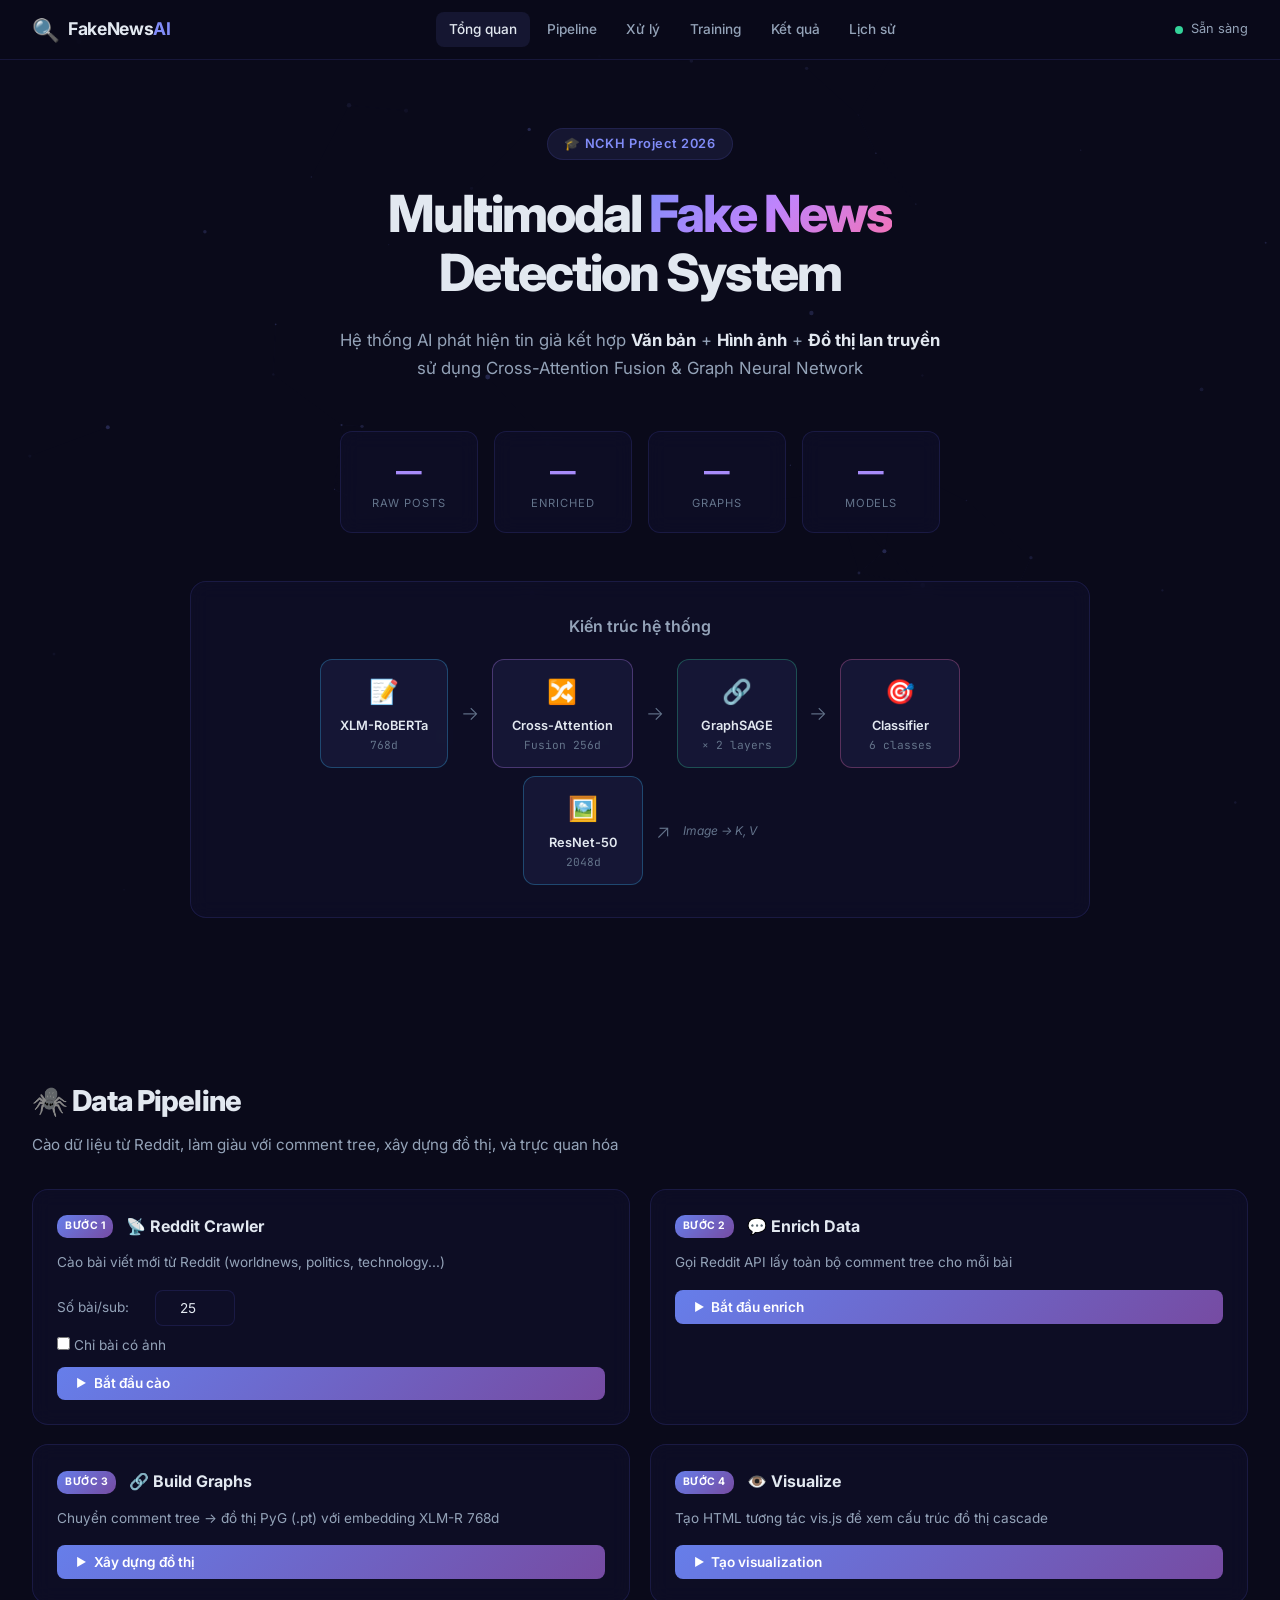
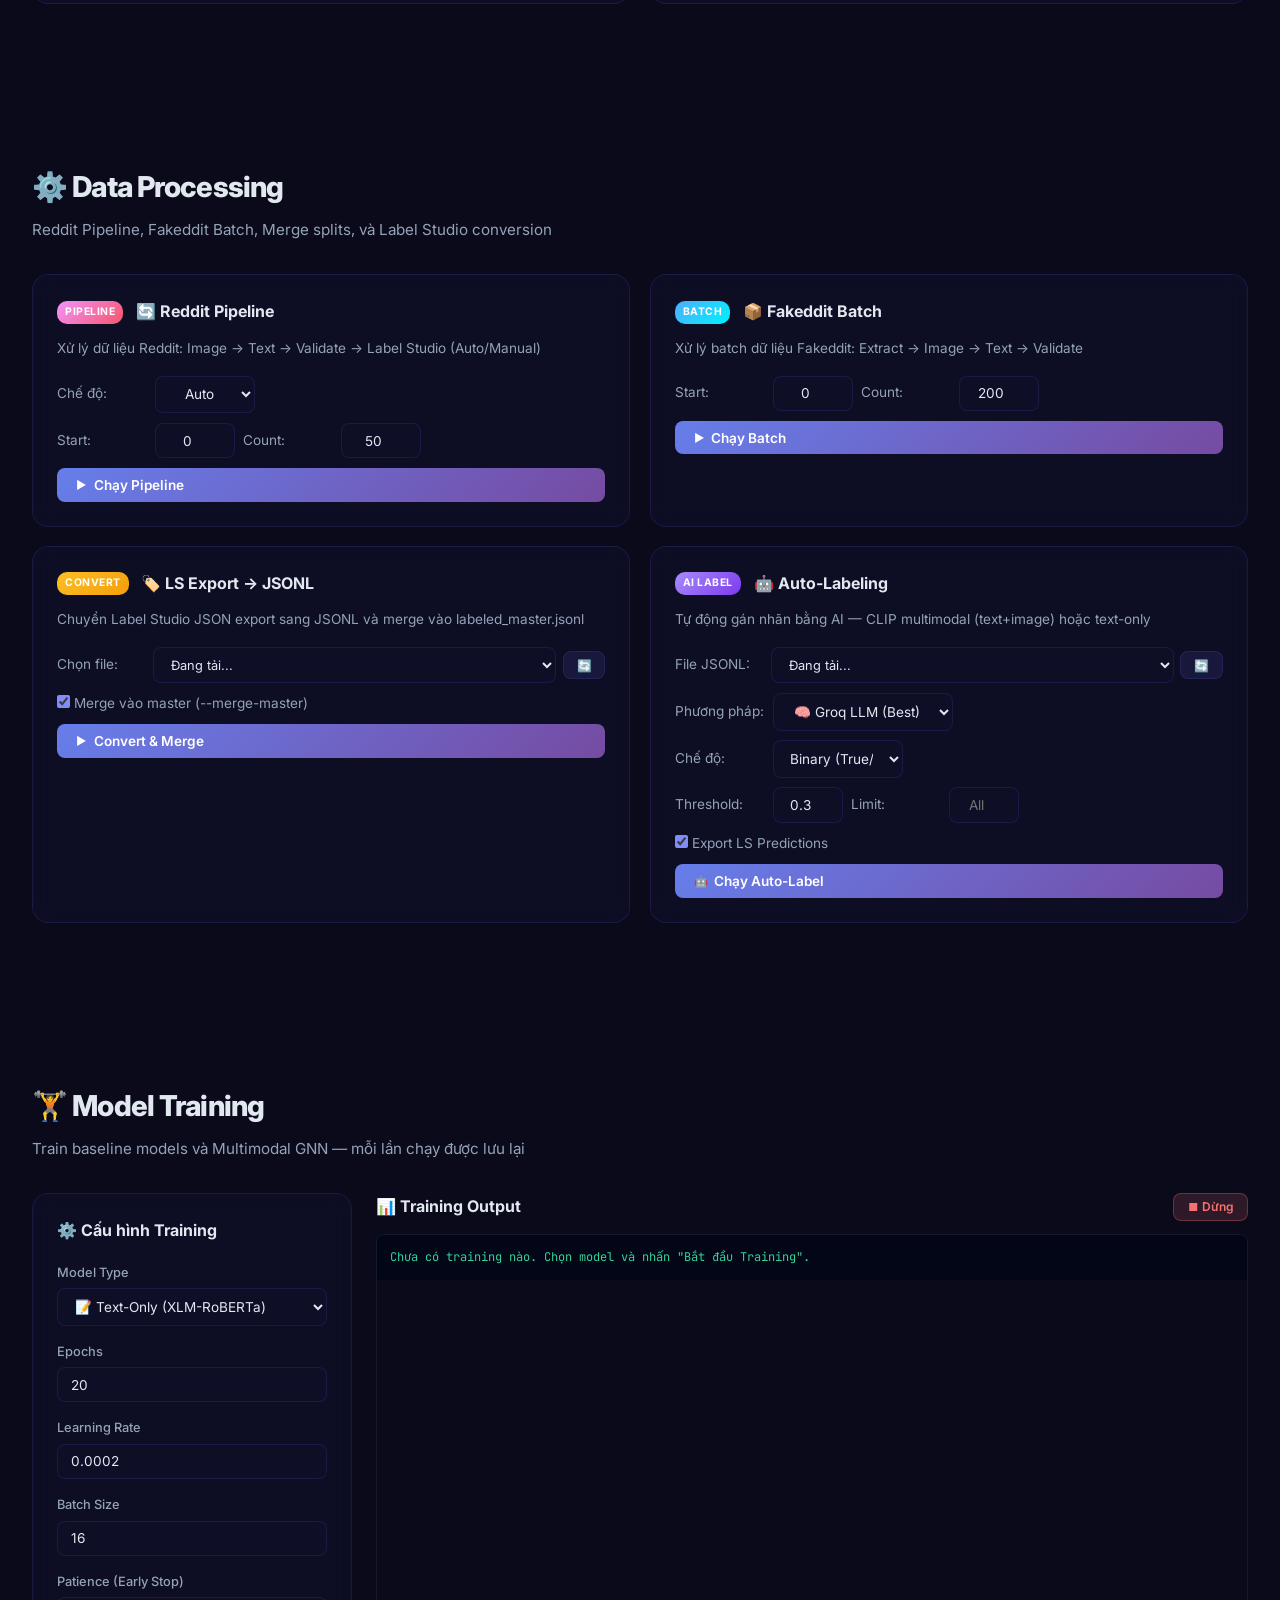
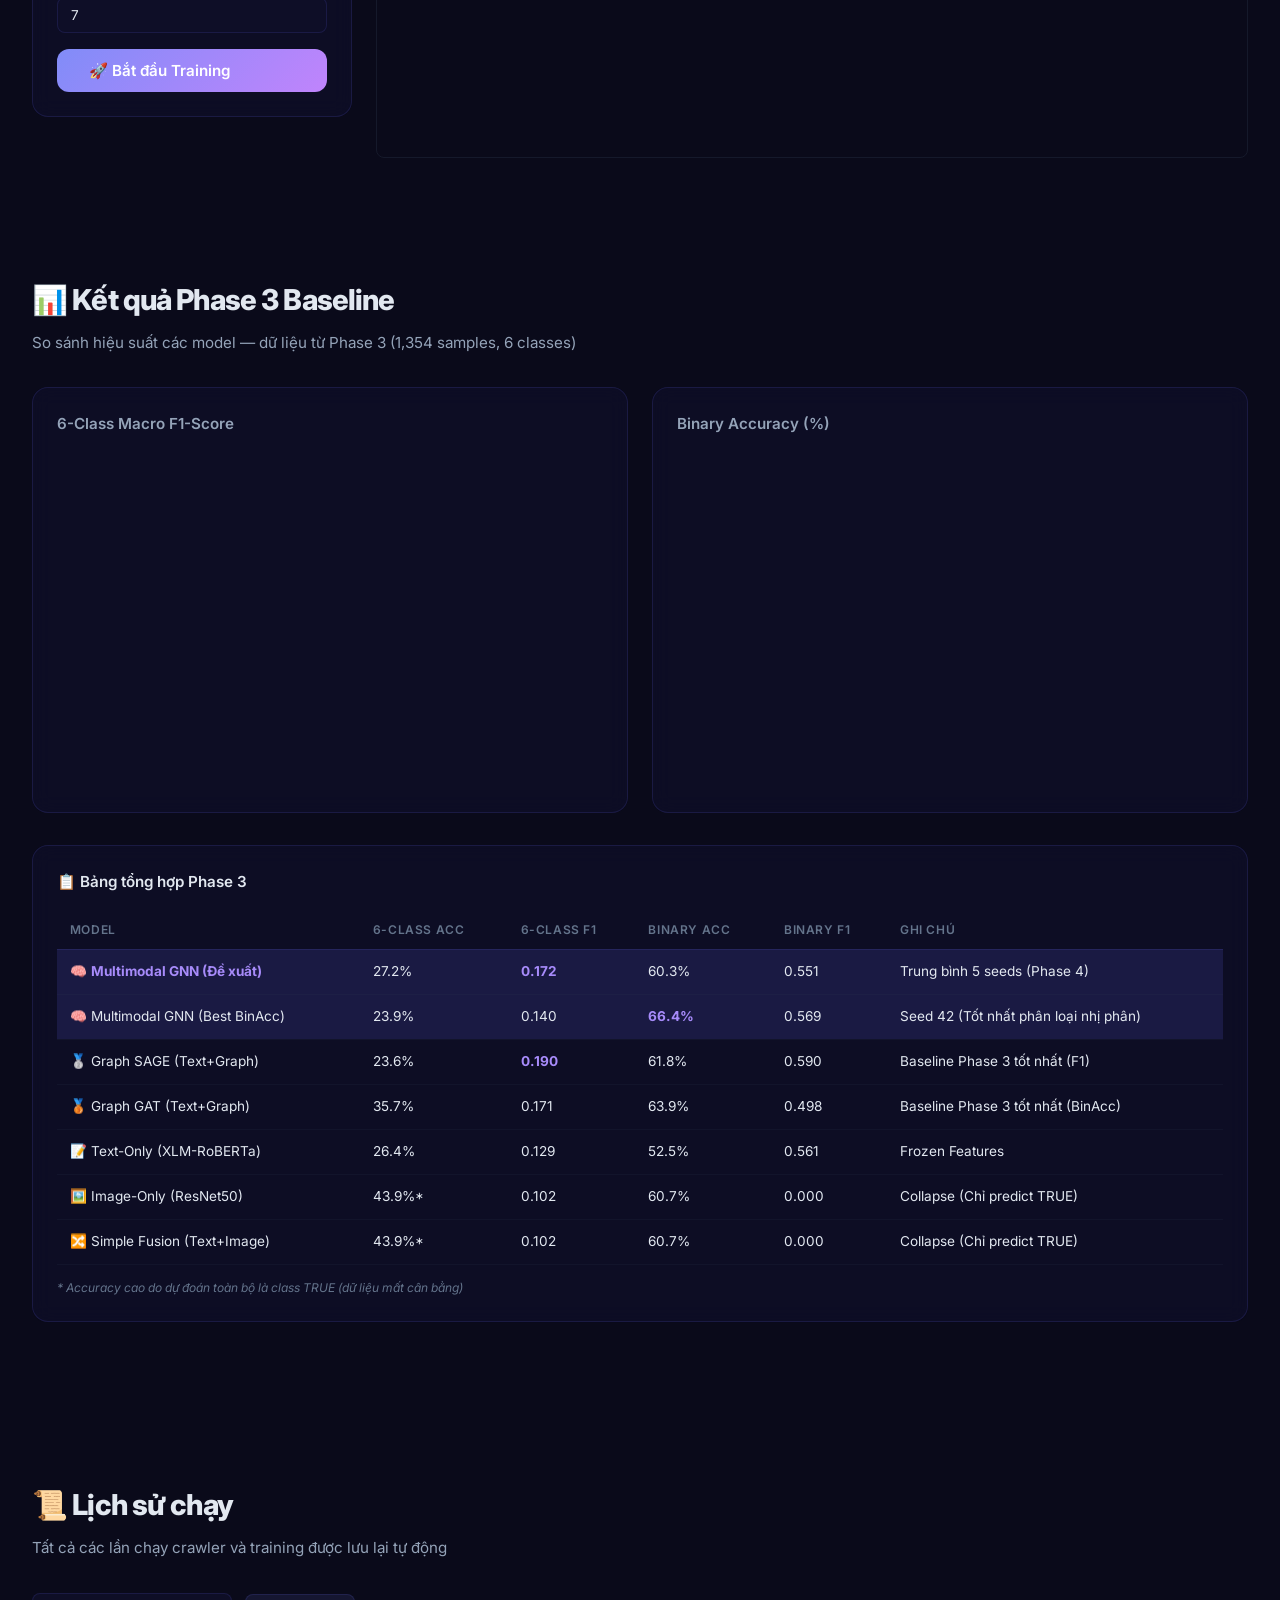
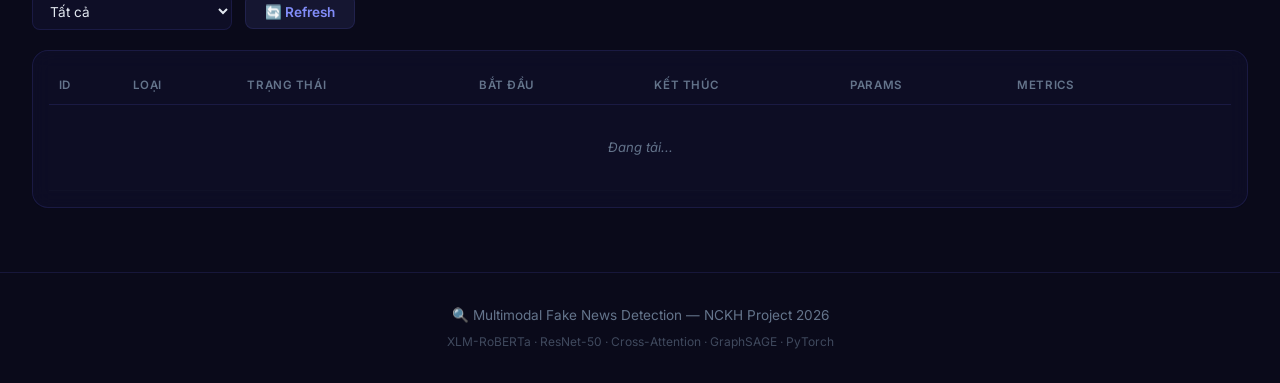
==== demo-website/index.html @ a4316de5 "Final" ====
<!DOCTYPE html>
<html lang="vi">

<head>
    <meta charset="UTF-8">
    <meta name="viewport" content="width=device-width, initial-scale=1.0">
    <title>🔍 Fake News Detection Dashboard</title>
    <meta name="description"
        content="Dashboard điều khiển hệ thống phát hiện tin giả đa phương thức sử dụng Multimodal GNN">
    <link rel="preconnect" href="https://fonts.googleapis.com">
    <link rel="preconnect" href="https://fonts.gstatic.com" crossorigin>
    <link
        href="https://fonts.googleapis.com/css2?family=Inter:wght@300;400;500;600;700;800&family=JetBrains+Mono:wght@400;500&display=swap"
        rel="stylesheet">
    <link rel="stylesheet" href="styles.css">
</head>

<body>
    <!-- ═══════════════ Particles Background ═══════════════ -->
    <canvas id="particles"></canvas>

    <!-- ═══════════════ Navigation ═══════════════ -->
    <nav class="navbar">
        <div class="nav-brand">
            <span class="logo-icon">🔍</span>
            <span class="logo-text">FakeNews<span class="accent">AI</span></span>
        </div>
        <div class="nav-links">
            <a href="#hero" class="nav-link active">Tổng quan</a>
            <a href="#pipeline" class="nav-link">Pipeline</a>
            <a href="#processing" class="nav-link">Xử lý</a>
            <a href="#training" class="nav-link">Training</a>
            <a href="#results" class="nav-link">Kết quả</a>
            <a href="#history" class="nav-link">Lịch sử</a>
        </div>
        <div class="nav-status" id="navStatus">
            <span class="status-dot idle"></span>
            <span class="status-text">Sẵn sàng</span>
        </div>
    </nav>

    <!-- ═══════════════ Hero Section ═══════════════ -->
    <section id="hero" class="section hero">
        <div class="hero-content">
            <div class="hero-badge">🎓 NCKH Project 2026</div>
            <h1 class="hero-title">
                Multimodal <span class="gradient-text">Fake News</span><br>Detection System
            </h1>
            <p class="hero-subtitle">
                Hệ thống AI phát hiện tin giả kết hợp <strong>Văn bản</strong> + <strong>Hình ảnh</strong> + <strong>Đồ
                    thị lan truyền</strong>
                <br>sử dụng Cross-Attention Fusion & Graph Neural Network
            </p>
            <div class="hero-stats" id="heroStats">
                <div class="stat-card">
                    <div class="stat-value" id="statRaw">—</div>
                    <div class="stat-label">Raw Posts</div>
                </div>
                <div class="stat-card">
                    <div class="stat-value" id="statEnriched">—</div>
                    <div class="stat-label">Enriched</div>
                </div>
                <div class="stat-card">
                    <div class="stat-value" id="statGraphs">—</div>
                    <div class="stat-label">Graphs</div>
                </div>
                <div class="stat-card">
                    <div class="stat-value" id="statModels">—</div>
                    <div class="stat-label">Models</div>
                </div>
            </div>
        </div>

        <!-- Architecture Diagram -->
        <div class="architecture">
            <h3 class="arch-title">Kiến trúc hệ thống</h3>
            <div class="arch-flow">
                <div class="arch-node encoder">
                    <div class="arch-icon">📝</div>
                    <div class="arch-label">XLM-RoBERTa</div>
                    <div class="arch-dim">768d</div>
                </div>
                <div class="arch-arrow">→</div>
                <div class="arch-node fusion">
                    <div class="arch-icon">🔀</div>
                    <div class="arch-label">Cross-Attention</div>
                    <div class="arch-dim">Fusion 256d</div>
                </div>
                <div class="arch-arrow">→</div>
                <div class="arch-node gnn">
                    <div class="arch-icon">🔗</div>
                    <div class="arch-label">GraphSAGE</div>
                    <div class="arch-dim">× 2 layers</div>
                </div>
                <div class="arch-arrow">→</div>
                <div class="arch-node classifier">
                    <div class="arch-icon">🎯</div>
                    <div class="arch-label">Classifier</div>
                    <div class="arch-dim">6 classes</div>
                </div>
            </div>
            <div class="arch-flow" style="margin-top: 0.5rem;">
                <div class="arch-node encoder">
                    <div class="arch-icon">🖼️</div>
                    <div class="arch-label">ResNet-50</div>
                    <div class="arch-dim">2048d</div>
                </div>
                <div class="arch-arrow">↗</div>
                <div class="arch-note">Image → K, V</div>
            </div>
        </div>
    </section>

    <!-- ═══════════════ Data Pipeline Section ═══════════════ -->
    <section id="pipeline" class="section">
        <h2 class="section-title">🕷️ Data Pipeline</h2>
        <p class="section-desc">Cào dữ liệu từ Reddit, làm giàu với comment tree, xây dựng đồ thị, và trực quan hóa</p>

        <div class="pipeline-grid">
            <!-- Step 1: Crawl -->
            <div class="pipeline-card" id="crawlCard">
                <div class="card-header">
                    <div class="step-badge">Bước 1</div>
                    <h3>📡 Reddit Crawler</h3>
                </div>
                <p class="card-desc">Cào bài viết mới từ Reddit (worldnews, politics, technology...)</p>
                <div class="card-controls">
                    <div class="control-row">
                        <label>Số bài/sub:</label>
                        <input type="number" id="crawlLimit" value="25" min="1" max="100" class="input-sm">
                    </div>
                    <div class="control-row">
                        <label>
                            <input type="checkbox" id="crawlImagesOnly"> Chỉ bài có ảnh
                        </label>
                    </div>
                    <button class="btn btn-primary" onclick="startCrawl()">
                        <span class="btn-icon">▶</span> Bắt đầu cào
                    </button>
                </div>
                <div class="log-container hidden" id="crawlLog">
                    <div class="log-header">
                        <span>📋 Output</span>
                        <button class="btn-icon-sm" onclick="clearLog('crawlLog')">✕</button>
                    </div>
                    <pre class="log-content"></pre>
                </div>
            </div>

            <!-- Step 2: Enrich -->
            <div class="pipeline-card" id="enrichCard">
                <div class="card-header">
                    <div class="step-badge">Bước 2</div>
                    <h3>💬 Enrich Data</h3>
                </div>
                <p class="card-desc">Gọi Reddit API lấy toàn bộ comment tree cho mỗi bài</p>
                <div class="card-controls">
                    <button class="btn btn-primary" onclick="startEnrich()">
                        <span class="btn-icon">▶</span> Bắt đầu enrich
                    </button>
                </div>
                <div class="log-container hidden" id="enrichLog">
                    <div class="log-header">
                        <span>📋 Output</span>
                        <button class="btn-icon-sm" onclick="clearLog('enrichLog')">✕</button>
                    </div>
                    <pre class="log-content"></pre>
                </div>
            </div>

            <!-- Step 3: Build Graphs -->
            <div class="pipeline-card" id="graphCard">
                <div class="card-header">
                    <div class="step-badge">Bước 3</div>
                    <h3>🔗 Build Graphs</h3>
                </div>
                <p class="card-desc">Chuyển comment tree → đồ thị PyG (.pt) với embedding XLM-R 768d</p>
                <div class="card-controls">
                    <button class="btn btn-primary" onclick="startBuildGraphs()">
                        <span class="btn-icon">▶</span> Xây dựng đồ thị
                    </button>
                </div>
                <div class="log-container hidden" id="graphLog">
                    <div class="log-header">
                        <span>📋 Output</span>
                        <button class="btn-icon-sm" onclick="clearLog('graphLog')">✕</button>
                    </div>
                    <pre class="log-content"></pre>
                </div>
            </div>

            <!-- Step 4: Visualize -->
            <div class="pipeline-card" id="vizCard">
                <div class="card-header">
                    <div class="step-badge">Bước 4</div>
                    <h3>👁️ Visualize</h3>
                </div>
                <p class="card-desc">Tạo HTML tương tác vis.js để xem cấu trúc đồ thị cascade</p>
                <div class="card-controls">
                    <button class="btn btn-primary" onclick="startVisualize()">
                        <span class="btn-icon">▶</span> Tạo visualization
                    </button>
                    <button class="btn btn-secondary" id="viewVizBtn" onclick="viewVisualization()"
                        style="display:none">
                        🗺️ Xem đồ thị
                    </button>
                </div>
                <div class="log-container hidden" id="vizLog">
                    <div class="log-header">
                        <span>📋 Output</span>
                        <button class="btn-icon-sm" onclick="clearLog('vizLog')">✕</button>
                    </div>
                    <pre class="log-content"></pre>
                </div>
            </div>
        </div>
    </section>

    <!-- ═══════════════ Processing Section ═══════════════ -->
    <section id="processing" class="section">
        <h2 class="section-title">⚙️ Data Processing</h2>
        <p class="section-desc">Reddit Pipeline, Fakeddit Batch, Merge splits, và Label Studio conversion</p>

        <div class="pipeline-grid">
            <!-- Reddit Pipeline -->
            <div class="pipeline-card" id="redditPipeCard">
                <div class="card-header">
                    <div class="step-badge" style="background:linear-gradient(135deg,#f093fb,#f5576c)">Pipeline</div>
                    <h3>🔄 Reddit Pipeline</h3>
                </div>
                <p class="card-desc">Xử lý dữ liệu Reddit: Image → Text → Validate → Label Studio (Auto/Manual)</p>
                <div class="card-controls">
                    <div class="control-row">
                        <label>Chế độ:</label>
                        <select id="pipelineMode" class="input-sm" style="width:100px"
                            onchange="togglePipelineManual()">
                            <option value="auto">Auto</option>
                            <option value="manual">Manual</option>
                        </select>
                    </div>
                    <div class="control-row hidden" id="pipelineManualOpts">
                        <label>Start:</label>
                        <input type="number" id="pipelineStart" value="0" min="0" class="input-sm">
                        <label>Count:</label>
                        <input type="number" id="pipelineCount" value="50" min="1" class="input-sm">
                    </div>
                    <button class="btn btn-primary" onclick="startRedditPipeline()">
                        <span class="btn-icon">▶</span> Chạy Pipeline
                    </button>
                </div>
                <div class="log-container hidden" id="redditPipeLog">
                    <div class="log-header">
                        <span>📋 Output</span>
                        <button class="btn-icon-sm" onclick="clearLog('redditPipeLog')">✕</button>
                    </div>
                    <pre class="log-content"></pre>
                </div>
            </div>

            <!-- Fakeddit Batch Pipeline -->
            <div class="pipeline-card" id="batchPipeCard">
                <div class="card-header">
                    <div class="step-badge" style="background:linear-gradient(135deg,#4facfe,#00f2fe)">Batch</div>
                    <h3>📦 Fakeddit Batch</h3>
                </div>
                <p class="card-desc">Xử lý batch dữ liệu Fakeddit: Extract → Image → Text → Validate</p>
                <div class="card-controls">
                    <div class="control-row">
                        <label>Start:</label>
                        <input type="number" id="batchStart" value="0" min="0" class="input-sm">
                        <label>Count:</label>
                        <input type="number" id="batchCount" value="200" min="1" class="input-sm">
                    </div>
                    <button class="btn btn-primary" onclick="startBatchPipeline()">
                        <span class="btn-icon">▶</span> Chạy Batch
                    </button>
                </div>
                <div class="log-container hidden" id="batchPipeLog">
                    <div class="log-header">
                        <span>📋 Output</span>
                        <button class="btn-icon-sm" onclick="clearLog('batchPipeLog')">✕</button>
                    </div>
                    <pre class="log-content"></pre>
                </div>
            </div>

            <!-- Convert LS Export -->
            <div class="pipeline-card" id="convertLSCard">
                <div class="card-header">
                    <div class="step-badge" style="background:linear-gradient(135deg,#fbbf24,#f59e0b)">Convert</div>
                    <h3>🏷️ LS Export → JSONL</h3>
                </div>
                <p class="card-desc">Chuyển Label Studio JSON export sang JSONL và merge vào labeled_master.jsonl</p>
                <div class="card-controls">
                    <div class="control-row" style="flex-wrap:wrap;gap:0.4rem">
                        <label>Chọn file:</label>
                        <select id="lsInputFile" class="input" style="font-size:0.8rem;flex:1">
                            <option value="">Đang tải...</option>
                        </select>
                        <button class="btn btn-sm btn-secondary" onclick="loadLSExports()"
                            title="Làm mới danh sách">🔄</button>
                    </div>
                    <div class="control-row">
                        <label>
                            <input type="checkbox" id="lsMergeMaster" checked> Merge vào master (--merge-master)
                        </label>
                    </div>
                    <button class="btn btn-primary" onclick="startConvertLS()">
                        <span class="btn-icon">▶</span> Convert & Merge
                    </button>
                </div>
                <div class="log-container hidden" id="convertLSLog">
                    <div class="log-header">
                        <span>📋 Output</span>
                        <button class="btn-icon-sm" onclick="clearLog('convertLSLog')">✕</button>
                    </div>
                    <pre class="log-content"></pre>
                </div>
            </div>

            <!-- Auto-Labeling -->
            <div class="pipeline-card" id="autoLabelCard">
                <div class="card-header">
                    <div class="step-badge" style="background:linear-gradient(135deg,#a78bfa,#7c3aed)">AI Label</div>
                    <h3>🤖 Auto-Labeling</h3>
                </div>
                <p class="card-desc">Tự động gán nhãn bằng AI — CLIP multimodal (text+image) hoặc text-only</p>
                <div class="card-controls">
                    <div class="control-row" style="flex-wrap:wrap;gap:0.4rem">
                        <label>File JSONL:</label>
                        <select id="autoLabelInput" class="input" style="font-size:0.8rem;flex:1">
                            <option value="">Đang tải...</option>
                        </select>
                        <button class="btn btn-sm btn-secondary" onclick="loadAutoLabelFiles()"
                            title="Làm mới">🔄</button>
                    </div>
                    <div class="control-row">
                        <label>Phương pháp:</label>
                        <select id="autoLabelMethod" class="input-sm" style="width:180px">
                            <option value="groq">🧠 Groq LLM (Best)</option>
                            <option value="clip">🖼️ CLIP (Text+Image)</option>
                            <option value="text">📝 Text-only</option>
                        </select>
                    </div>
                    <div class="control-row">
                        <label>Chế độ:</label>
                        <select id="autoLabelMode" class="input-sm" style="width:130px">
                            <option value="binary">Binary (True/Fake)</option>
                            <option value="fine">Fine (6 lớp)</option>
                        </select>
                    </div>
                    <div class="control-row">
                        <label>Threshold:</label>
                        <input type="number" id="autoLabelThreshold" value="0.3" min="0" max="1" step="0.05"
                            class="input-sm" style="width:70px">
                        <label>Limit:</label>
                        <input type="number" id="autoLabelLimit" value="" min="1" placeholder="All" class="input-sm"
                            style="width:70px">
                    </div>
                    <div class="control-row">
                        <label>
                            <input type="checkbox" id="autoLabelLS" checked> Export LS Predictions
                        </label>
                    </div>
                    <button class="btn btn-primary" onclick="startAutoLabel()">
                        <span class="btn-icon">🤖</span> Chạy Auto-Label
                    </button>
                </div>
                <div class="log-container hidden" id="autoLabelLog">
                    <div class="log-header">
                        <span>📋 Output</span>
                        <button class="btn-icon-sm" onclick="clearLog('autoLabelLog')">✕</button>
                    </div>
                    <pre class="log-content"></pre>
                </div>
            </div>
        </div>
    </section>

    <!-- ═══════════════ Training Section ═══════════════ -->
    <section id="training" class="section">
        <h2 class="section-title">🏋️ Model Training</h2>
        <p class="section-desc">Train baseline models và Multimodal GNN — mỗi lần chạy được lưu lại</p>

        <div class="training-layout">
            <!-- Config Panel -->
            <div class="config-panel">
                <h3>⚙️ Cấu hình Training</h3>

                <div class="form-group">
                    <label>Model Type</label>
                    <select id="modelType" class="input" onchange="updateTrainingForm()">
                        <option value="text">📝 Text-Only (XLM-RoBERTa)</option>
                        <option value="image">🖼️ Image-Only (ResNet-50)</option>
                        <option value="fusion">🔀 Simple Fusion (Text + Image)</option>
                        <option value="gnn">🔗 Graph GNN (Cascade)</option>
                        <option value="multimodal">🧠 Multimodal GNN (Phase 4)</option>
                    </select>
                </div>

                <div class="form-group">
                    <label>Epochs</label>
                    <input type="number" id="trainEpochs" class="input" value="20" min="1" max="200">
                </div>

                <div class="form-group">
                    <label>Learning Rate</label>
                    <input type="number" id="trainLR" class="input" value="0.0002" step="0.0001" min="0">
                </div>

                <div class="form-group" id="batchSizeGroup">
                    <label>Batch Size</label>
                    <input type="number" id="trainBatch" class="input" value="16" min="1" max="128">
                </div>

                <div class="form-group">
                    <label>Patience (Early Stop)</label>
                    <input type="number" id="trainPatience" class="input" value="7" min="1" max="50">
                </div>

                <!-- GNN-specific -->
                <div class="form-group hidden" id="gnnTypeGroup">
                    <label>GNN Type</label>
                    <select id="gnnType" class="input">
                        <option value="gcn">GCN</option>
                        <option value="gat">GAT</option>
                        <option value="sage">GraphSAGE</option>
                    </select>
                </div>

                <!-- Multimodal-specific -->
                <div class="form-group hidden" id="fusionTypeGroup">
                    <label>Fusion Type</label>
                    <select id="fusionType" class="input">
                        <option value="cross_attention">Cross-Attention</option>
                        <option value="gated">Gated Fusion</option>
                    </select>
                </div>
                <div class="form-group hidden" id="fusionDimGroup">
                    <label>Fusion Dim</label>
                    <input type="number" id="fusionDim" class="input" value="256" min="32" max="512">
                </div>

                <button class="btn btn-accent btn-lg" onclick="startTraining()" id="trainBtn">
                    🚀 Bắt đầu Training
                </button>
            </div>

            <!-- Training Output -->
            <div class="training-output">
                <div class="output-header">
                    <h3>📊 Training Output</h3>
                    <div class="output-controls">
                        <button class="btn btn-sm btn-danger hidden" id="stopTrainBtn" onclick="stopCurrentTask()">⏹
                            Dừng</button>
                    </div>
                </div>
                <div class="training-status hidden" id="trainingStatus">
                    <div class="progress-bar">
                        <div class="progress-fill" id="progressFill"></div>
                    </div>
                    <span class="progress-text" id="progressText">Đang chạy...</span>
                </div>
                <div class="log-container active" id="trainLog">
                    <pre class="log-content">Chưa có training nào. Chọn model và nhấn "Bắt đầu Training".</pre>
                </div>
            </div>
        </div>
    </section>

    <!-- ═══════════════ Results Section ═══════════════ -->
    <section id="results" class="section">
        <h2 class="section-title">📊 Kết quả Phase 3 Baseline</h2>
        <p class="section-desc">So sánh hiệu suất các model — dữ liệu từ Phase 3 (1,354 samples, 6 classes)</p>

        <div class="results-grid">
            <div class="chart-card">
                <h3>6-Class Macro F1-Score</h3>
                <canvas id="chartF1" width="500" height="300"></canvas>
            </div>
            <div class="chart-card">
                <h3>Binary Accuracy (%)</h3>
                <canvas id="chartAcc" width="500" height="300"></canvas>
            </div>
        </div>

        <div class="results-table-wrap">
            <h3>📋 Bảng tổng hợp Phase 3</h3>
            <table class="results-table">
                <thead>
                    <tr>
                        <th>Model</th>
                        <th>6-Class Acc</th>
                        <th>6-Class F1</th>
                        <th>Binary Acc</th>
                        <th>Binary F1</th>
                        <th>Ghi chú</th>
                    </tr>
                </thead>
                <tbody>
                    <tr class="highlight" style="background-color: rgba(99, 102, 241, 0.15);">
                        <td>🧠 <strong>Multimodal GNN (Đề xuất)</strong></td>
                        <td>27.2%</td>
                        <td><strong>0.172</strong></td>
                        <td>60.3%</td>
                        <td>0.551</td>
                        <td>Trung bình 5 seeds (Phase 4)</td>
                    </tr>
                    <tr class="highlight" style="background-color: rgba(99, 102, 241, 0.15);">
                        <td>🧠 Multimodal GNN (Best BinAcc)</td>
                        <td>23.9%</td>
                        <td>0.140</td>
                        <td><strong>66.4%</strong></td>
                        <td>0.569</td>
                        <td>Seed 42 (Tốt nhất phân loại nhị phân)</td>
                    </tr>
                    <tr>
                        <td>🥈 Graph SAGE (Text+Graph)</td>
                        <td>23.6%</td>
                        <td><strong>0.190</strong></td>
                        <td>61.8%</td>
                        <td>0.590</td>
                        <td>Baseline Phase 3 tốt nhất (F1)</td>
                    </tr>
                    <tr>
                        <td>🥉 Graph GAT (Text+Graph)</td>
                        <td>35.7%</td>
                        <td>0.171</td>
                        <td>63.9%</td>
                        <td>0.498</td>
                        <td>Baseline Phase 3 tốt nhất (BinAcc)</td>
                    </tr>
                    <tr>
                        <td>📝 Text-Only (XLM-RoBERTa)</td>
                        <td>26.4%</td>
                        <td>0.129</td>
                        <td>52.5%</td>
                        <td>0.561</td>
                        <td>Frozen Features</td>
                    </tr>
                    <tr>
                        <td>🖼️ Image-Only (ResNet50)</td>
                        <td>43.9%*</td>
                        <td>0.102</td>
                        <td>60.7%</td>
                        <td>0.000</td>
                        <td>Collapse (Chỉ predict TRUE)</td>
                    </tr>
                    <tr>
                        <td>🔀 Simple Fusion (Text+Image)</td>
                        <td>43.9%*</td>
                        <td>0.102</td>
                        <td>60.7%</td>
                        <td>0.000</td>
                        <td>Collapse (Chỉ predict TRUE)</td>
                    </tr>
                </tbody>
            </table>
            <p class="table-note">* Accuracy cao do dự đoán toàn bộ là class TRUE (dữ liệu mất cân bằng)</p>
        </div>
    </section>

    <!-- ═══════════════ Run History Section ═══════════════ -->
    <section id="history" class="section">
        <h2 class="section-title">📜 Lịch sử chạy</h2>
        <p class="section-desc">Tất cả các lần chạy crawler và training được lưu lại tự động</p>

        <div class="history-controls">
            <select id="historyFilter" class="input" onchange="loadRunHistory()">
                <option value="all">Tất cả</option>
                <option value="crawl">🕷️ Crawler</option>
                <option value="enrich">💬 Enrich</option>
                <option value="build_graphs">🔗 Build Graphs</option>
                <option value="visualize">👁️ Visualize</option>
                <option value="reddit_pipeline">🔄 Reddit Pipeline</option>
                <option value="batch_pipeline">📦 Fakeddit Batch</option>
                <option value="convert_ls">🏷️ LS Convert</option>
                <option value="auto_label">🤖 Auto-Label</option>
                <option value="train">🏋️ Training</option>
            </select>
            <button class="btn btn-secondary" onclick="loadRunHistory()">🔄 Refresh</button>
        </div>

        <div class="history-table-wrap">
            <table class="history-table" id="historyTable">
                <thead>
                    <tr>
                        <th>ID</th>
                        <th>Loại</th>
                        <th>Trạng thái</th>
                        <th>Bắt đầu</th>
                        <th>Kết thúc</th>
                        <th>Params</th>
                        <th>Metrics</th>
                        <th></th>
                    </tr>
                </thead>
                <tbody id="historyBody">
                    <tr>
                        <td colspan="8" class="empty-state">Đang tải...</td>
                    </tr>
                </tbody>
            </table>
        </div>
    </section>

    <!-- ═══════════════ Run Detail Modal ═══════════════ -->
    <div class="modal-overlay hidden" id="runModal">
        <div class="modal">
            <div class="modal-header">
                <h3 id="modalTitle">Chi tiết Run</h3>
                <button class="btn-icon-sm" onclick="closeModal()">✕</button>
            </div>
            <div class="modal-body" id="modalBody"></div>
        </div>
    </div>

    <!-- ═══════════════ Footer ═══════════════ -->
    <footer class="footer">
        <div class="footer-content">
            <p>🔍 Multimodal Fake News Detection — NCKH Project 2026</p>
            <p class="footer-tech">XLM-RoBERTa · ResNet-50 · Cross-Attention · GraphSAGE · PyTorch</p>
        </div>
    </footer>

    <script src="script.js"></script>
</body>

</html>
---- demo-website/styles.css ----
/* ═══════════════════════════════════════════════
   Fake News Detection Dashboard — Design System
   ═══════════════════════════════════════════════ */

:root {
    /* Colors */
    --bg-primary: #0a0a1a;
    --bg-secondary: #0f0f2a;
    --bg-card: rgba(15, 15, 42, 0.7);
    --bg-card-hover: rgba(25, 25, 60, 0.8);
    --border: rgba(99, 102, 241, 0.15);
    --border-hover: rgba(99, 102, 241, 0.35);

    --text-primary: #e2e8f0;
    --text-secondary: #94a3b8;
    --text-muted: #64748b;

    --accent: #818cf8;
    --accent-bright: #a78bfa;
    --accent-glow: rgba(129, 140, 248, 0.3);

    --success: #34d399;
    --warning: #fbbf24;
    --danger: #f87171;
    --info: #38bdf8;

    --gradient-1: linear-gradient(135deg, #667eea 0%, #764ba2 100%);
    --gradient-2: linear-gradient(135deg, #f093fb 0%, #f5576c 100%);
    --gradient-3: linear-gradient(135deg, #4facfe 0%, #00f2fe 100%);
    --gradient-text: linear-gradient(135deg, #818cf8, #c084fc, #f472b6);

    /* Typography */
    --font-sans: 'Inter', -apple-system, BlinkMacSystemFont, sans-serif;
    --font-mono: 'JetBrains Mono', 'Consolas', monospace;

    /* Spacing */
    --radius: 12px;
    --radius-sm: 8px;
    --radius-lg: 16px;

    /* Shadows */
    --shadow-sm: 0 2px 8px rgba(0,0,0,0.3);
    --shadow-md: 0 4px 20px rgba(0,0,0,0.4);
    --shadow-lg: 0 8px 40px rgba(0,0,0,0.5);
    --shadow-glow: 0 0 25px var(--accent-glow);
}

/* ── Reset ── */
*,*::before,*::after{box-sizing:border-box;margin:0;padding:0}
html{scroll-behavior:smooth;scroll-padding-top:70px}
body{
    font-family:var(--font-sans);
    background:var(--bg-primary);
    color:var(--text-primary);
    line-height:1.6;
    overflow-x:hidden;
    min-height:100vh;
}

/* ── Particles Canvas ── */
#particles{
    position:fixed;top:0;left:0;width:100%;height:100%;
    z-index:0;pointer-events:none;opacity:0.4;
}

/* ═══════════════ Navbar ═══════════════ */
.navbar{
    position:fixed;top:0;left:0;right:0;z-index:100;
    display:flex;align-items:center;justify-content:space-between;
    padding:0 2rem;height:60px;
    background:rgba(10,10,26,0.85);
    backdrop-filter:blur(20px);
    border-bottom:1px solid var(--border);
}
.nav-brand{display:flex;align-items:center;gap:0.5rem}
.logo-icon{font-size:1.4rem}
.logo-text{font-size:1.1rem;font-weight:700;letter-spacing:-0.02em}
.logo-text .accent{color:var(--accent)}
.nav-links{display:flex;gap:0.25rem}
.nav-link{
    padding:0.4rem 0.8rem;border-radius:var(--radius-sm);
    color:var(--text-secondary);text-decoration:none;font-size:0.85rem;font-weight:500;
    transition:all 0.2s;
}
.nav-link:hover,.nav-link.active{color:var(--text-primary);background:rgba(129,140,248,0.1)}
.nav-status{display:flex;align-items:center;gap:0.5rem;font-size:0.8rem;color:var(--text-secondary)}
.status-dot{width:8px;height:8px;border-radius:50%;display:inline-block}
.status-dot.idle{background:var(--success)}
.status-dot.running{background:var(--warning);animation:pulse 1.5s infinite}

@keyframes pulse{0%,100%{opacity:1}50%{opacity:0.4}}

/* ═══════════════ Sections ═══════════════ */
.section{
    position:relative;z-index:1;
    max-width:1280px;margin:0 auto;
    padding:6rem 2rem 4rem;
}
.section-title{
    font-size:1.8rem;font-weight:800;margin-bottom:0.5rem;
    letter-spacing:-0.03em;
}
.section-desc{color:var(--text-secondary);margin-bottom:2rem;font-size:0.95rem}

/* ═══════════════ Hero ═══════════════ */
.hero{padding-top:8rem;text-align:center}
.hero-badge{
    display:inline-block;padding:0.3rem 1rem;border-radius:20px;
    background:rgba(129,140,248,0.1);border:1px solid var(--border);
    color:var(--accent);font-size:0.8rem;font-weight:600;
    margin-bottom:1.5rem;letter-spacing:0.05em;
}
.hero-title{
    font-size:3.2rem;font-weight:800;line-height:1.15;
    margin-bottom:1.5rem;letter-spacing:-0.04em;
}
.gradient-text{
    background:var(--gradient-text);-webkit-background-clip:text;
    -webkit-text-fill-color:transparent;background-clip:text;
}
.hero-subtitle{
    font-size:1.05rem;color:var(--text-secondary);max-width:650px;
    margin:0 auto 3rem;line-height:1.7;
}
.hero-subtitle strong{color:var(--text-primary)}

/* Hero Stats */
.hero-stats{
    display:grid;grid-template-columns:repeat(4,1fr);gap:1rem;
    max-width:600px;margin:0 auto 3rem;
}
.stat-card{
    background:var(--bg-card);border:1px solid var(--border);
    border-radius:var(--radius);padding:1.2rem 0.8rem;
    backdrop-filter:blur(10px);
    transition:all 0.3s;
}
.stat-card:hover{border-color:var(--border-hover);transform:translateY(-2px);box-shadow:var(--shadow-glow)}
.stat-value{font-size:1.6rem;font-weight:800;color:var(--accent-bright)}
.stat-label{font-size:0.7rem;color:var(--text-muted);text-transform:uppercase;letter-spacing:0.08em;margin-top:0.2rem}

/* Architecture */
.architecture{
    background:var(--bg-card);border:1px solid var(--border);
    border-radius:var(--radius-lg);padding:2rem;
    max-width:900px;margin:0 auto;
    backdrop-filter:blur(10px);
}
.arch-title{font-size:1rem;color:var(--text-secondary);margin-bottom:1.2rem;font-weight:600}
.arch-flow{display:flex;align-items:center;justify-content:center;gap:0.8rem;flex-wrap:wrap}
.arch-node{
    background:rgba(129,140,248,0.08);border:1px solid var(--border);
    border-radius:var(--radius);padding:0.8rem 1.2rem;text-align:center;
    min-width:120px;transition:all 0.3s;
}
.arch-node:hover{border-color:var(--accent);box-shadow:var(--shadow-glow)}
.arch-node.encoder{border-color:rgba(56,189,248,0.3)}
.arch-node.fusion{border-color:rgba(192,132,252,0.3)}
.arch-node.gnn{border-color:rgba(52,211,153,0.3)}
.arch-node.classifier{border-color:rgba(244,114,182,0.3)}
.arch-icon{font-size:1.5rem;margin-bottom:0.3rem}
.arch-label{font-size:0.8rem;font-weight:600}
.arch-dim{font-size:0.7rem;color:var(--text-muted);font-family:var(--font-mono)}
.arch-arrow{color:var(--text-muted);font-size:1.2rem;font-weight:300}
.arch-note{font-size:0.75rem;color:var(--text-muted);font-style:italic}

/* ═══════════════ Pipeline ═══════════════ */
.pipeline-grid{display:grid;grid-template-columns:repeat(2,1fr);gap:1.2rem}
.pipeline-card{
    background:var(--bg-card);border:1px solid var(--border);
    border-radius:var(--radius-lg);padding:1.5rem;
    backdrop-filter:blur(10px);
    transition:all 0.3s;
}
.pipeline-card:hover{border-color:var(--border-hover)}
.card-header{display:flex;align-items:center;gap:0.8rem;margin-bottom:0.8rem}
.card-header h3{font-size:1rem;font-weight:700}
.step-badge{
    font-size:0.65rem;font-weight:700;padding:0.2rem 0.5rem;
    border-radius:10px;background:var(--gradient-1);color:white;
    text-transform:uppercase;letter-spacing:0.05em;
}
.card-desc{font-size:0.85rem;color:var(--text-secondary);margin-bottom:1rem}
.card-controls{display:flex;flex-direction:column;gap:0.6rem}
.control-row{display:flex;align-items:center;gap:0.5rem;font-size:0.85rem;color:var(--text-secondary)}
.control-row label{min-width:90px}

/* ═══════════════ Buttons ═══════════════ */
.btn{
    display:inline-flex;align-items:center;gap:0.4rem;
    padding:0.55rem 1.2rem;border-radius:var(--radius-sm);
    font-size:0.85rem;font-weight:600;border:none;cursor:pointer;
    transition:all 0.25s;font-family:var(--font-sans);
}
.btn-primary{background:var(--gradient-1);color:white}
.btn-primary:hover{transform:translateY(-1px);box-shadow:var(--shadow-glow)}
.btn-secondary{background:rgba(129,140,248,0.1);color:var(--accent);border:1px solid var(--border)}
.btn-secondary:hover{background:rgba(129,140,248,0.2);border-color:var(--accent)}
.btn-accent{background:linear-gradient(135deg,#818cf8,#c084fc);color:white}
.btn-accent:hover{transform:translateY(-2px);box-shadow:0 0 30px rgba(129,140,248,0.4)}
.btn-danger{background:rgba(248,113,113,0.15);color:var(--danger);border:1px solid rgba(248,113,113,0.3)}
.btn-lg{padding:0.75rem 2rem;font-size:0.95rem;border-radius:var(--radius);width:100%}
.btn-sm{padding:0.35rem 0.8rem;font-size:0.75rem}
.btn-icon{font-size:0.7rem}
.btn-icon-sm{
    background:none;border:none;color:var(--text-muted);cursor:pointer;
    font-size:1rem;padding:0.2rem;transition:color 0.2s;
}
.btn-icon-sm:hover{color:var(--text-primary)}
.btn:disabled{opacity:0.5;cursor:not-allowed;transform:none!important}

/* ═══════════════ Inputs ═══════════════ */
.input,.input-sm{
    background:rgba(15,15,42,0.8);border:1px solid var(--border);
    color:var(--text-primary);border-radius:var(--radius-sm);
    padding:0.55rem 0.8rem;font-size:0.85rem;
    font-family:var(--font-sans);
    transition:border-color 0.2s;width:100%;
}
.input:focus,.input-sm:focus{outline:none;border-color:var(--accent)}
.input-sm{width:80px;text-align:center}
select.input{cursor:pointer}
input[type="checkbox"]{accent-color:var(--accent);cursor:pointer}

/* ═══════════════ Log Display ═══════════════ */
.log-container{
    margin-top:0.8rem;border-radius:var(--radius-sm);
    border:1px solid rgba(51,65,85,0.3);overflow:hidden;
}
.log-container.hidden{display:none}
.log-container.active{display:block}
.log-header{
    display:flex;justify-content:space-between;align-items:center;
    padding:0.4rem 0.8rem;background:rgba(15,23,42,0.6);
    font-size:0.75rem;color:var(--text-muted);
}
.log-content{
    padding:0.8rem;margin:0;
    font-family:var(--font-mono);font-size:0.75rem;
    color:var(--success);background:rgba(2,6,23,0.8);
    max-height:300px;overflow-y:auto;
    white-space:pre-wrap;word-break:break-all;
    line-height:1.6;
}

/* ═══════════════ Training Layout ═══════════════ */
.training-layout{display:grid;grid-template-columns:320px 1fr;gap:1.5rem}
.config-panel{
    background:var(--bg-card);border:1px solid var(--border);
    border-radius:var(--radius-lg);padding:1.5rem;
    backdrop-filter:blur(10px);height:fit-content;
    position:sticky;top:80px;
}
.config-panel h3{font-size:1rem;font-weight:700;margin-bottom:1.2rem}
.form-group{margin-bottom:1rem}
.form-group label{display:block;font-size:0.8rem;color:var(--text-secondary);margin-bottom:0.3rem;font-weight:500}
.form-group.hidden{display:none}

.training-output{min-height:400px}
.output-header{display:flex;justify-content:space-between;align-items:center;margin-bottom:0.8rem}
.output-header h3{font-size:1rem;font-weight:700}
.training-status{margin-bottom:0.8rem}
.training-status.hidden{display:none}
.progress-bar{
    height:6px;background:rgba(129,140,248,0.1);border-radius:3px;overflow:hidden;
    margin-bottom:0.4rem;
}
.progress-fill{
    height:100%;width:0%;border-radius:3px;
    background:var(--gradient-1);
    transition:width 0.5s ease;
}
.progress-text{font-size:0.8rem;color:var(--text-secondary)}

.training-output .log-container{height:100%;min-height:400px}
.training-output .log-content{max-height:500px}

/* ═══════════════ Results ═══════════════ */
.results-grid{display:grid;grid-template-columns:repeat(2,1fr);gap:1.5rem;margin-bottom:2rem}
.chart-card{
    background:var(--bg-card);border:1px solid var(--border);
    border-radius:var(--radius-lg);padding:1.5rem;
    backdrop-filter:blur(10px);
}
.chart-card h3{font-size:0.95rem;font-weight:600;margin-bottom:1rem;color:var(--text-secondary)}
.chart-card canvas{width:100%!important;height:auto!important}

.results-table-wrap{
    background:var(--bg-card);border:1px solid var(--border);
    border-radius:var(--radius-lg);padding:1.5rem;
    backdrop-filter:blur(10px);
}
.results-table-wrap h3{font-size:0.95rem;font-weight:600;margin-bottom:1rem}
.results-table{width:100%;border-collapse:collapse;font-size:0.85rem}
.results-table th{
    text-align:left;padding:0.6rem 0.8rem;
    color:var(--text-muted);font-weight:600;font-size:0.75rem;
    text-transform:uppercase;letter-spacing:0.05em;
    border-bottom:1px solid var(--border);
}
.results-table td{padding:0.7rem 0.8rem;border-bottom:1px solid rgba(51,65,85,0.15)}
.results-table tr.highlight{background:rgba(129,140,248,0.05)}
.results-table tr.target-row{background:rgba(251,191,36,0.05);font-style:italic}
.results-table strong{color:var(--accent-bright)}
.table-note{font-size:0.75rem;color:var(--text-muted);margin-top:0.8rem;font-style:italic}

/* ═══════════════ History ═══════════════ */
.history-controls{display:flex;gap:0.8rem;margin-bottom:1.2rem;align-items:center}
.history-controls .input{width:200px}
.history-table-wrap{
    background:var(--bg-card);border:1px solid var(--border);
    border-radius:var(--radius-lg);padding:1rem;overflow-x:auto;
    backdrop-filter:blur(10px);
}
.history-table{width:100%;border-collapse:collapse;font-size:0.82rem}
.history-table th{
    text-align:left;padding:0.6rem 0.6rem;
    color:var(--text-muted);font-weight:600;font-size:0.72rem;
    text-transform:uppercase;letter-spacing:0.05em;
    border-bottom:1px solid var(--border);white-space:nowrap;
}
.history-table td{padding:0.55rem 0.6rem;border-bottom:1px solid rgba(51,65,85,0.1);vertical-align:top}
.history-table tr:hover{background:rgba(129,140,248,0.03)}
.empty-state{text-align:center;color:var(--text-muted);padding:2rem!important;font-style:italic}

/* Status badges */
.badge{
    display:inline-block;padding:0.15rem 0.5rem;border-radius:10px;
    font-size:0.72rem;font-weight:600;
}
.badge-running{background:rgba(251,191,36,0.15);color:var(--warning)}
.badge-completed{background:rgba(52,211,153,0.15);color:var(--success)}
.badge-failed{background:rgba(248,113,113,0.15);color:var(--danger)}
.badge-stopped{background:rgba(148,163,184,0.15);color:var(--text-muted)}

.type-badge{
    display:inline-block;padding:0.15rem 0.5rem;border-radius:10px;
    font-size:0.72rem;font-weight:500;
    background:rgba(129,140,248,0.1);color:var(--accent);
}
.params-cell,.metrics-cell{font-family:var(--font-mono);font-size:0.72rem;color:var(--text-secondary);max-width:200px}

/* ═══════════════ Modal ═══════════════ */
.modal-overlay{
    position:fixed;top:0;left:0;right:0;bottom:0;
    background:rgba(0,0,0,0.7);z-index:200;
    display:flex;align-items:center;justify-content:center;
    backdrop-filter:blur(5px);
}
.modal-overlay.hidden{display:none}
.modal{
    background:var(--bg-secondary);border:1px solid var(--border);
    border-radius:var(--radius-lg);width:90%;max-width:800px;
    max-height:85vh;overflow:hidden;display:flex;flex-direction:column;
    box-shadow:var(--shadow-lg);
}
.modal-header{
    display:flex;justify-content:space-between;align-items:center;
    padding:1rem 1.5rem;border-bottom:1px solid var(--border);
}
.modal-header h3{font-size:1rem;font-weight:700}
.modal-body{
    padding:1.5rem;overflow-y:auto;
    font-family:var(--font-mono);font-size:0.8rem;
    color:var(--text-secondary);white-space:pre-wrap;
    line-height:1.7;
}

/* ═══════════════ Footer ═══════════════ */
.footer{
    position:relative;z-index:1;
    text-align:center;padding:2rem;
    border-top:1px solid var(--border);
    color:var(--text-muted);font-size:0.85rem;
}
.footer-tech{font-size:0.75rem;margin-top:0.3rem;color:var(--text-muted);opacity:0.6}

/* ═══════════════ Animations ═══════════════ */
@keyframes fadeInUp{
    from{opacity:0;transform:translateY(20px)}
    to{opacity:1;transform:translateY(0)}
}
.section{animation:fadeInUp 0.6s ease-out}

/* ═══════════════ Responsive ═══════════════ */
@media(max-width:900px){
    .hero-title{font-size:2.2rem}
    .hero-stats{grid-template-columns:repeat(2,1fr)}
    .pipeline-grid{grid-template-columns:1fr}
    .training-layout{grid-template-columns:1fr}
    .config-panel{position:static}
    .results-grid{grid-template-columns:1fr}
    .arch-flow{gap:0.4rem}
    .arch-node{min-width:90px;padding:0.5rem 0.8rem}
    .nav-links{display:none}
}
@media(max-width:600px){
    .navbar{padding:0 1rem}
    .section{padding:5rem 1rem 3rem}
    .hero-title{font-size:1.7rem}
    .hero-stats{grid-template-columns:repeat(2,1fr);gap:0.5rem}
}
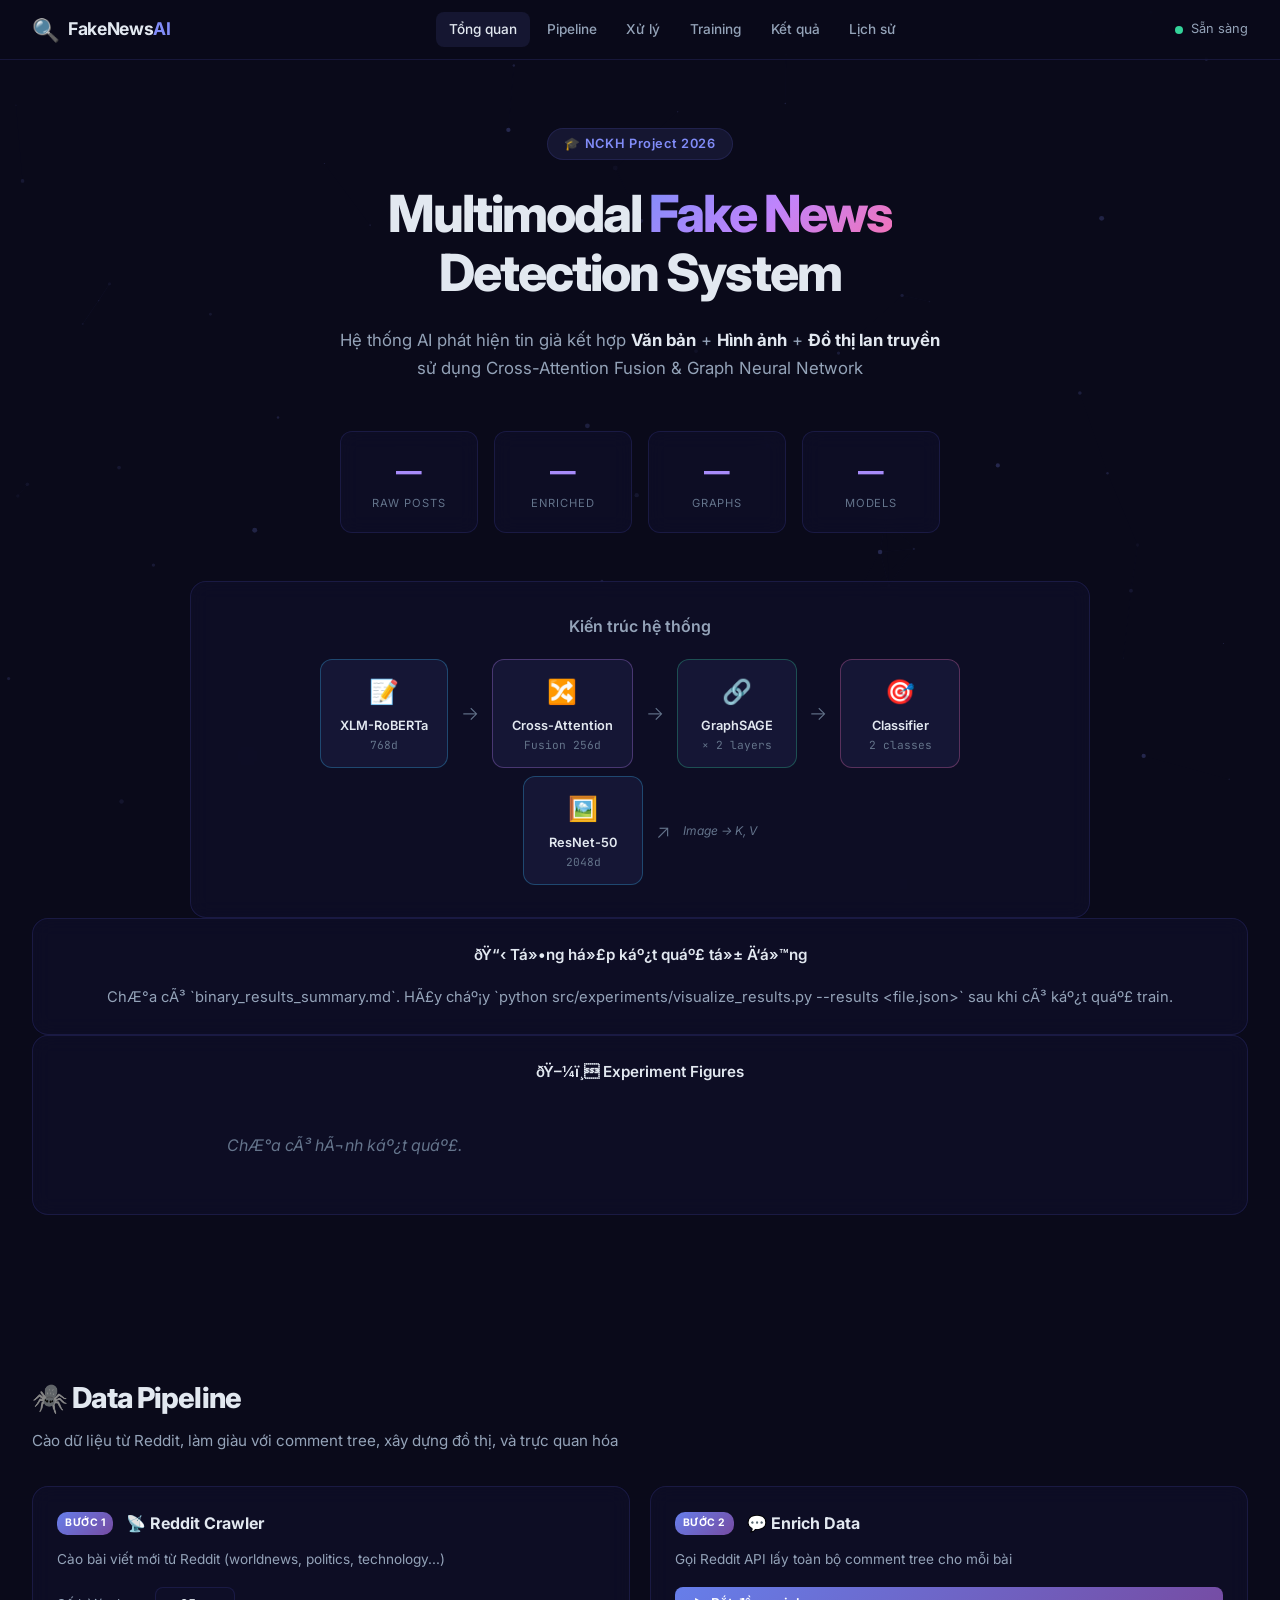
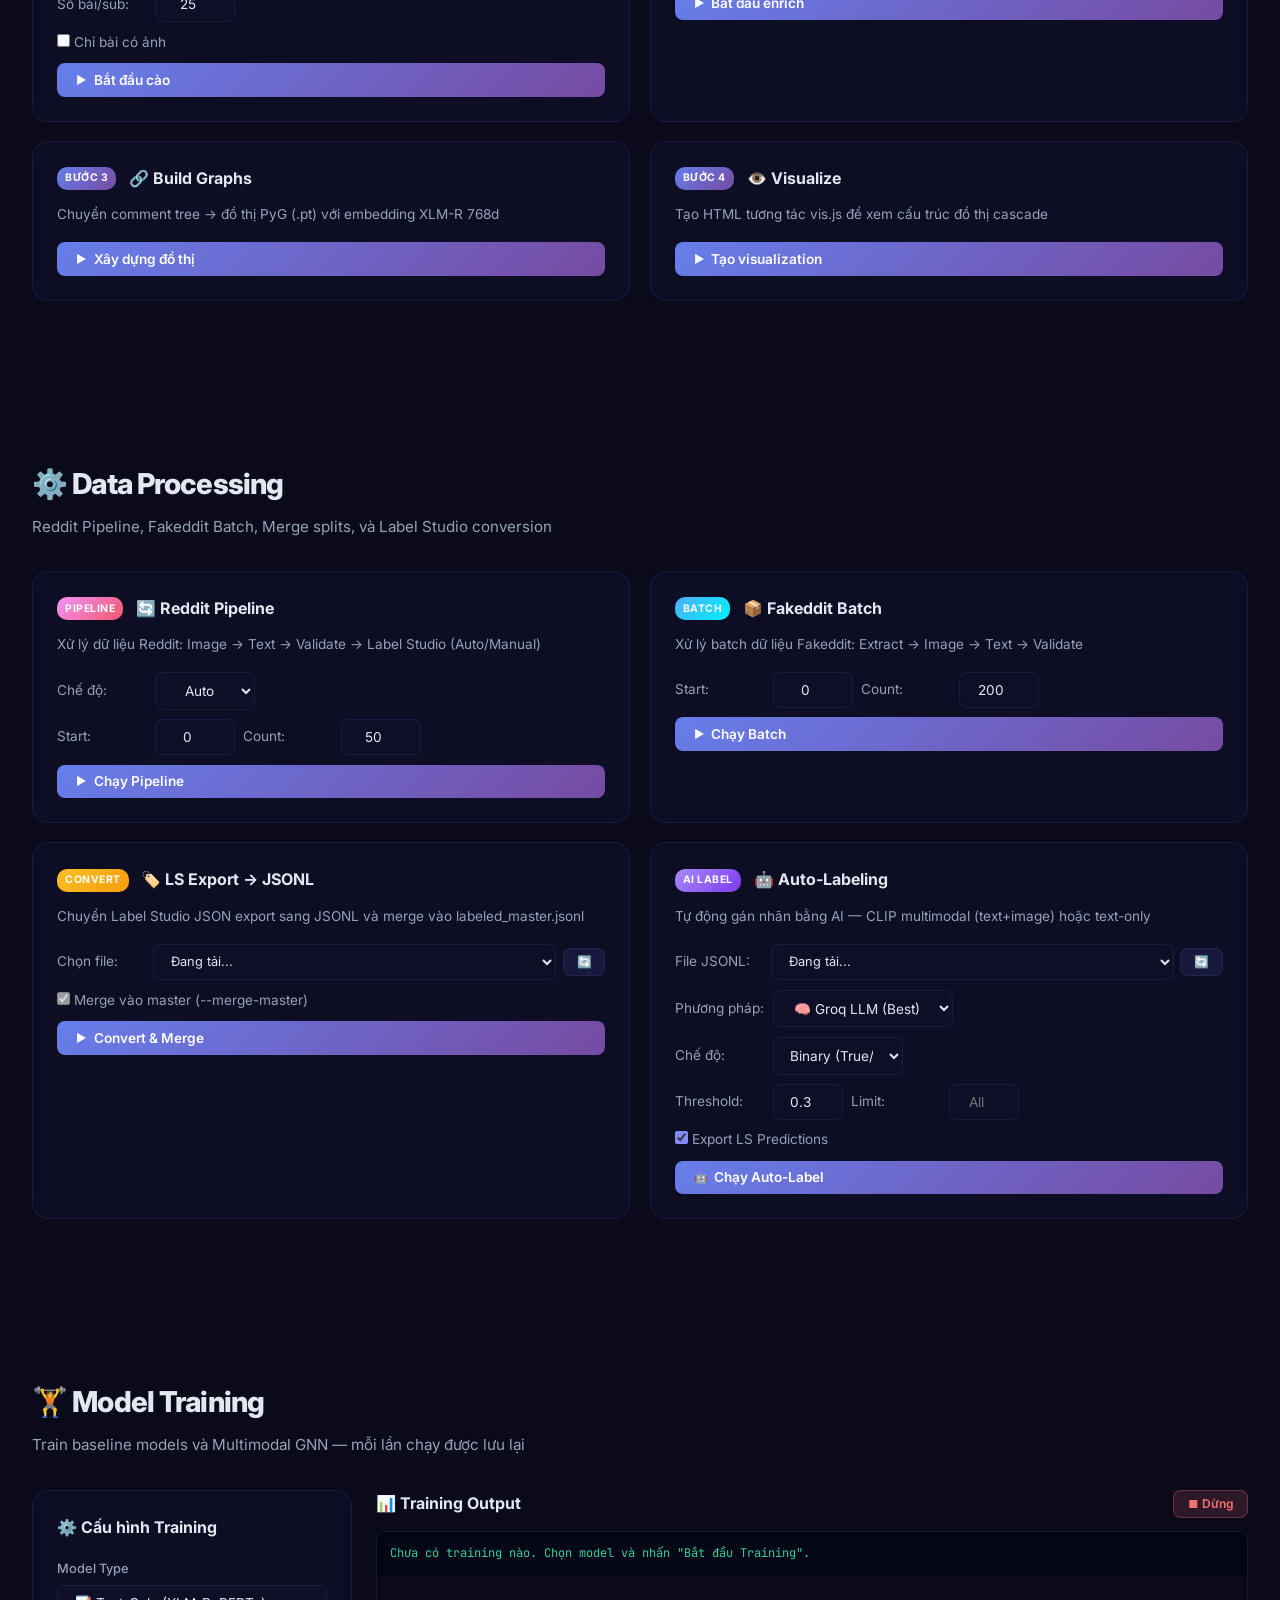
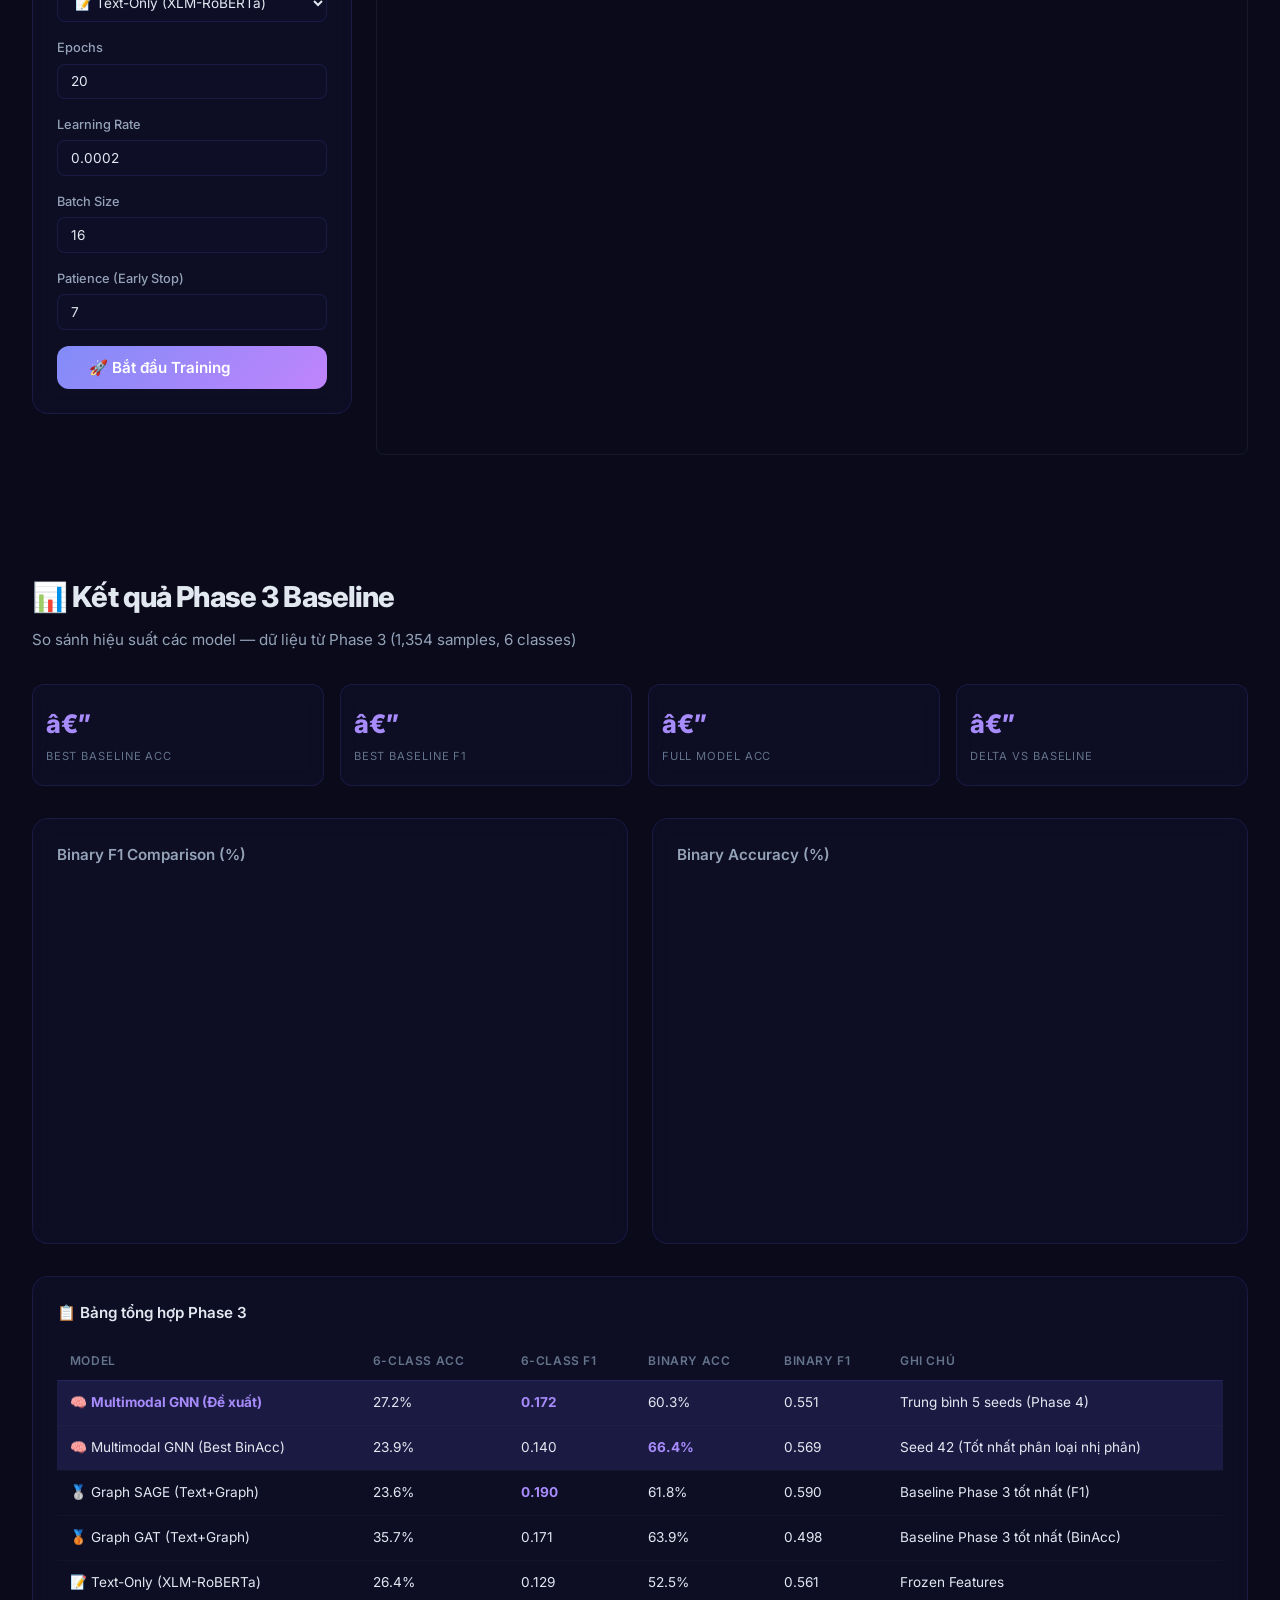
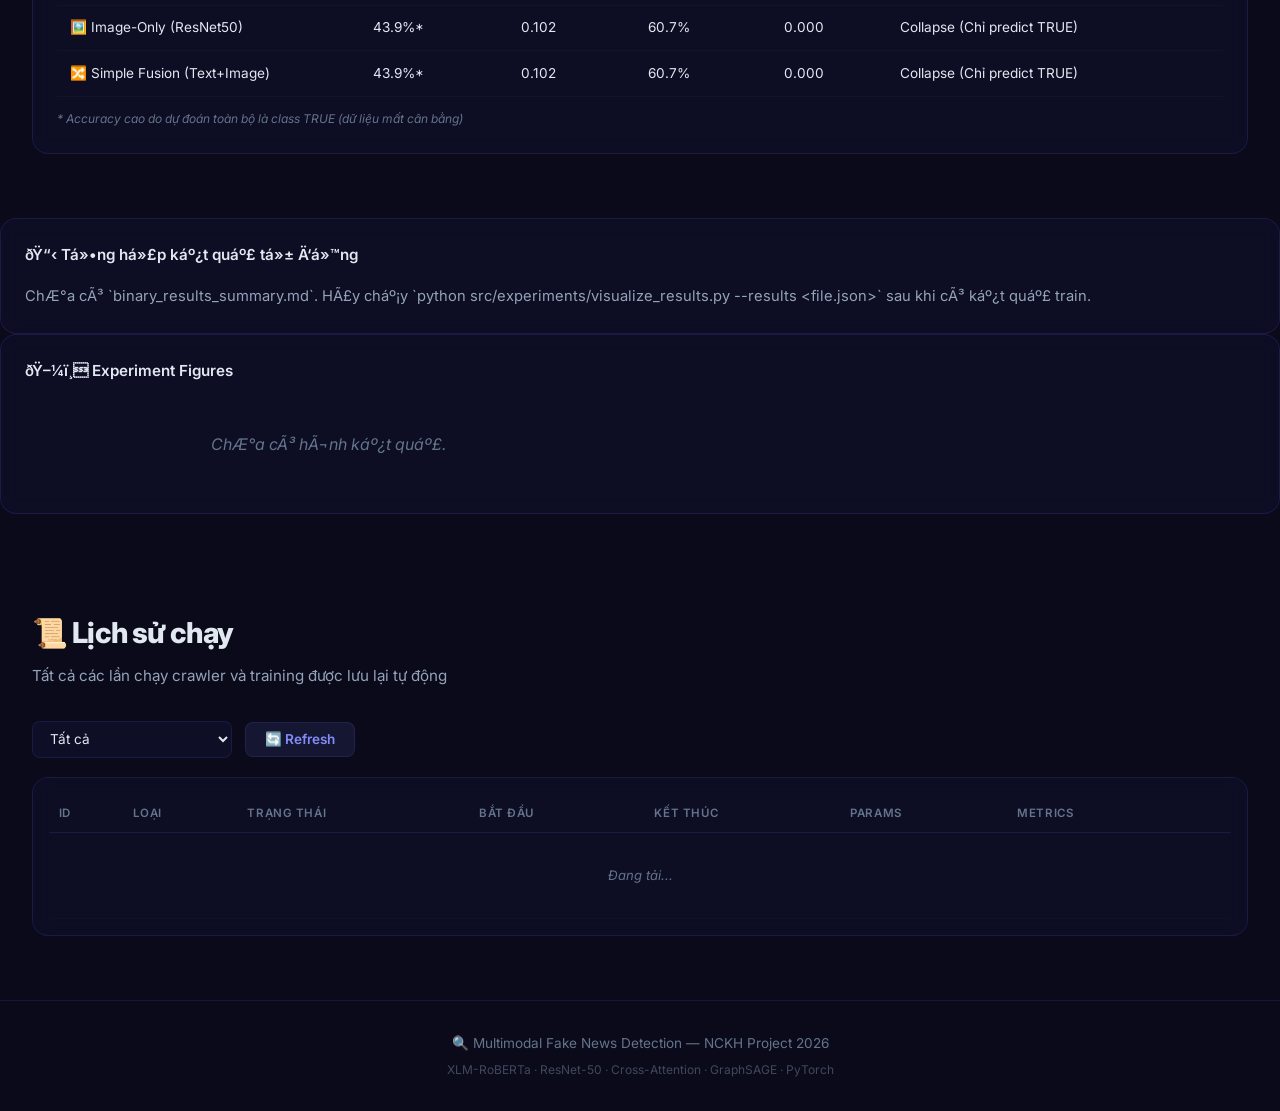
==== commit 67f3c6fc: "complete pipeline + 6 class -> binary" ====
--- a/demo-website/index.html
+++ b/demo-website/index.html
@@ -96,7 +96,7 @@
                 <div class="arch-node classifier">
                     <div class="arch-icon">🎯</div>
                     <div class="arch-label">Classifier</div>
-                    <div class="arch-dim">6 classes</div>
+                    <div class="arch-dim">2 classes</div>
                 </div>
             </div>
             <div class="arch-flow" style="margin-top: 0.5rem;">
@@ -107,6 +107,20 @@
                 </div>
                 <div class="arch-arrow">↗</div>
                 <div class="arch-note">Image → K, V</div>
+            </div>
+        </div>
+
+        <div class="results-table-wrap">
+            <h3>ðŸ“‹ Tá»•ng há»£p káº¿t quáº£ tá»± Ä‘á»™ng</h3>
+            <div id="heroResultsSummaryText" class="results-summary-text">ChÆ°a cÃ³ `binary_results_summary.md`. HÃ£y
+                cháº¡y `python src/experiments/visualize_results.py --results &lt;file.json&gt;` sau khi cÃ³ káº¿t quáº£
+                train.</div>
+        </div>
+
+        <div class="results-table-wrap">
+            <h3>ðŸ–¼ï¸ Experiment Figures</h3>
+            <div id="heroResultsFigureGrid" class="results-figure-grid">
+                <div class="empty-state">ChÆ°a cÃ³ hÃ¬nh káº¿t quáº£.</div>
             </div>
         </div>
     </section>
@@ -473,9 +487,28 @@
         <h2 class="section-title">📊 Kết quả Phase 3 Baseline</h2>
         <p class="section-desc">So sánh hiệu suất các model — dữ liệu từ Phase 3 (1,354 samples, 6 classes)</p>
 
+        <div class="hero-stats results-summary-cards" id="resultsSummaryCards">
+            <div class="stat-card">
+                <div class="stat-value" id="bestBaselineAcc">â€”</div>
+                <div class="stat-label">Best Baseline Acc</div>
+            </div>
+            <div class="stat-card">
+                <div class="stat-value" id="bestBaselineF1">â€”</div>
+                <div class="stat-label">Best Baseline F1</div>
+            </div>
+            <div class="stat-card">
+                <div class="stat-value" id="fullModelAcc">â€”</div>
+                <div class="stat-label">Full Model Acc</div>
+            </div>
+            <div class="stat-card">
+                <div class="stat-value" id="deltaAcc">â€”</div>
+                <div class="stat-label">Delta Vs Baseline</div>
+            </div>
+        </div>
+
         <div class="results-grid">
             <div class="chart-card">
-                <h3>6-Class Macro F1-Score</h3>
+                <h3>Binary F1 Comparison (%)</h3>
                 <canvas id="chartF1" width="500" height="300"></canvas>
             </div>
             <div class="chart-card">
@@ -561,6 +594,21 @@
     </section>
 
     <!-- ═══════════════ Run History Section ═══════════════ -->
+    <div class="results-table-wrap">
+        <h3>ðŸ“‹ Tá»•ng há»£p káº¿t quáº£ tá»± Ä‘á»™ng</h3>
+        <div id="resultsSummaryText" class="results-summary-text">ChÆ°a cÃ³ `binary_results_summary.md`. HÃ£y cháº¡y
+            `python src/experiments/visualize_results.py --results &lt;file.json&gt;` sau khi cÃ³ káº¿t quáº£ train.
+        </div>
+    </div>
+
+    <div class="results-table-wrap">
+        <h3>ðŸ–¼ï¸ Experiment Figures</h3>
+        <div id="resultsFigureGrid" class="results-figure-grid">
+            <div class="empty-state">ChÆ°a cÃ³ hÃ¬nh káº¿t quáº£.</div>
+        </div>
+    </div>
+    </section>
+
     <section id="history" class="section">
         <h2 class="section-title">📜 Lịch sử chạy</h2>
         <p class="section-desc">Tất cả các lần chạy crawler và training được lưu lại tự động</p>
--- a/demo-website/styles.css
+++ b/demo-website/styles.css
@@ -303,6 +303,48 @@
 .results-table tr.target-row{background:rgba(251,191,36,0.05);font-style:italic}
 .results-table strong{color:var(--accent-bright)}
 .table-note{font-size:0.75rem;color:var(--text-muted);margin-top:0.8rem;font-style:italic}
+.results-summary-cards{max-width:none;margin:0 0 2rem}
+.results-summary-text{
+    color:var(--text-secondary);
+    line-height:1.8;
+    font-size:0.92rem;
+}
+.results-summary-text h4{
+    color:var(--text-primary);
+    font-size:1rem;
+    margin-bottom:0.8rem;
+}
+.summary-line{margin:0.35rem 0}
+.results-figure-grid{
+    display:grid;
+    grid-template-columns:repeat(2,minmax(0,1fr));
+    gap:1rem;
+}
+.result-figure-card{
+    display:block;
+    text-decoration:none;
+    color:inherit;
+    border:1px solid var(--border);
+    border-radius:var(--radius);
+    overflow:hidden;
+    background:rgba(2,6,23,0.35);
+    transition:all 0.25s;
+}
+.result-figure-card:hover{
+    transform:translateY(-2px);
+    border-color:var(--border-hover);
+    box-shadow:var(--shadow-glow);
+}
+.result-figure-card img{
+    display:block;
+    width:100%;
+    aspect-ratio:16 / 10;
+    object-fit:cover;
+    background:rgba(15,23,42,0.65);
+}
+.result-figure-meta{padding:0.9rem 1rem}
+.result-figure-title{font-size:0.85rem;font-weight:600;color:var(--text-primary)}
+.result-figure-link{font-size:0.75rem;color:var(--accent);margin-top:0.2rem}
 
 /* ═══════════════ History ═══════════════ */
 .history-controls{display:flex;gap:0.8rem;margin-bottom:1.2rem;align-items:center}
@@ -390,6 +432,7 @@
     .training-layout{grid-template-columns:1fr}
     .config-panel{position:static}
     .results-grid{grid-template-columns:1fr}
+    .results-figure-grid{grid-template-columns:1fr}
     .arch-flow{gap:0.4rem}
     .arch-node{min-width:90px;padding:0.5rem 0.8rem}
     .nav-links{display:none}
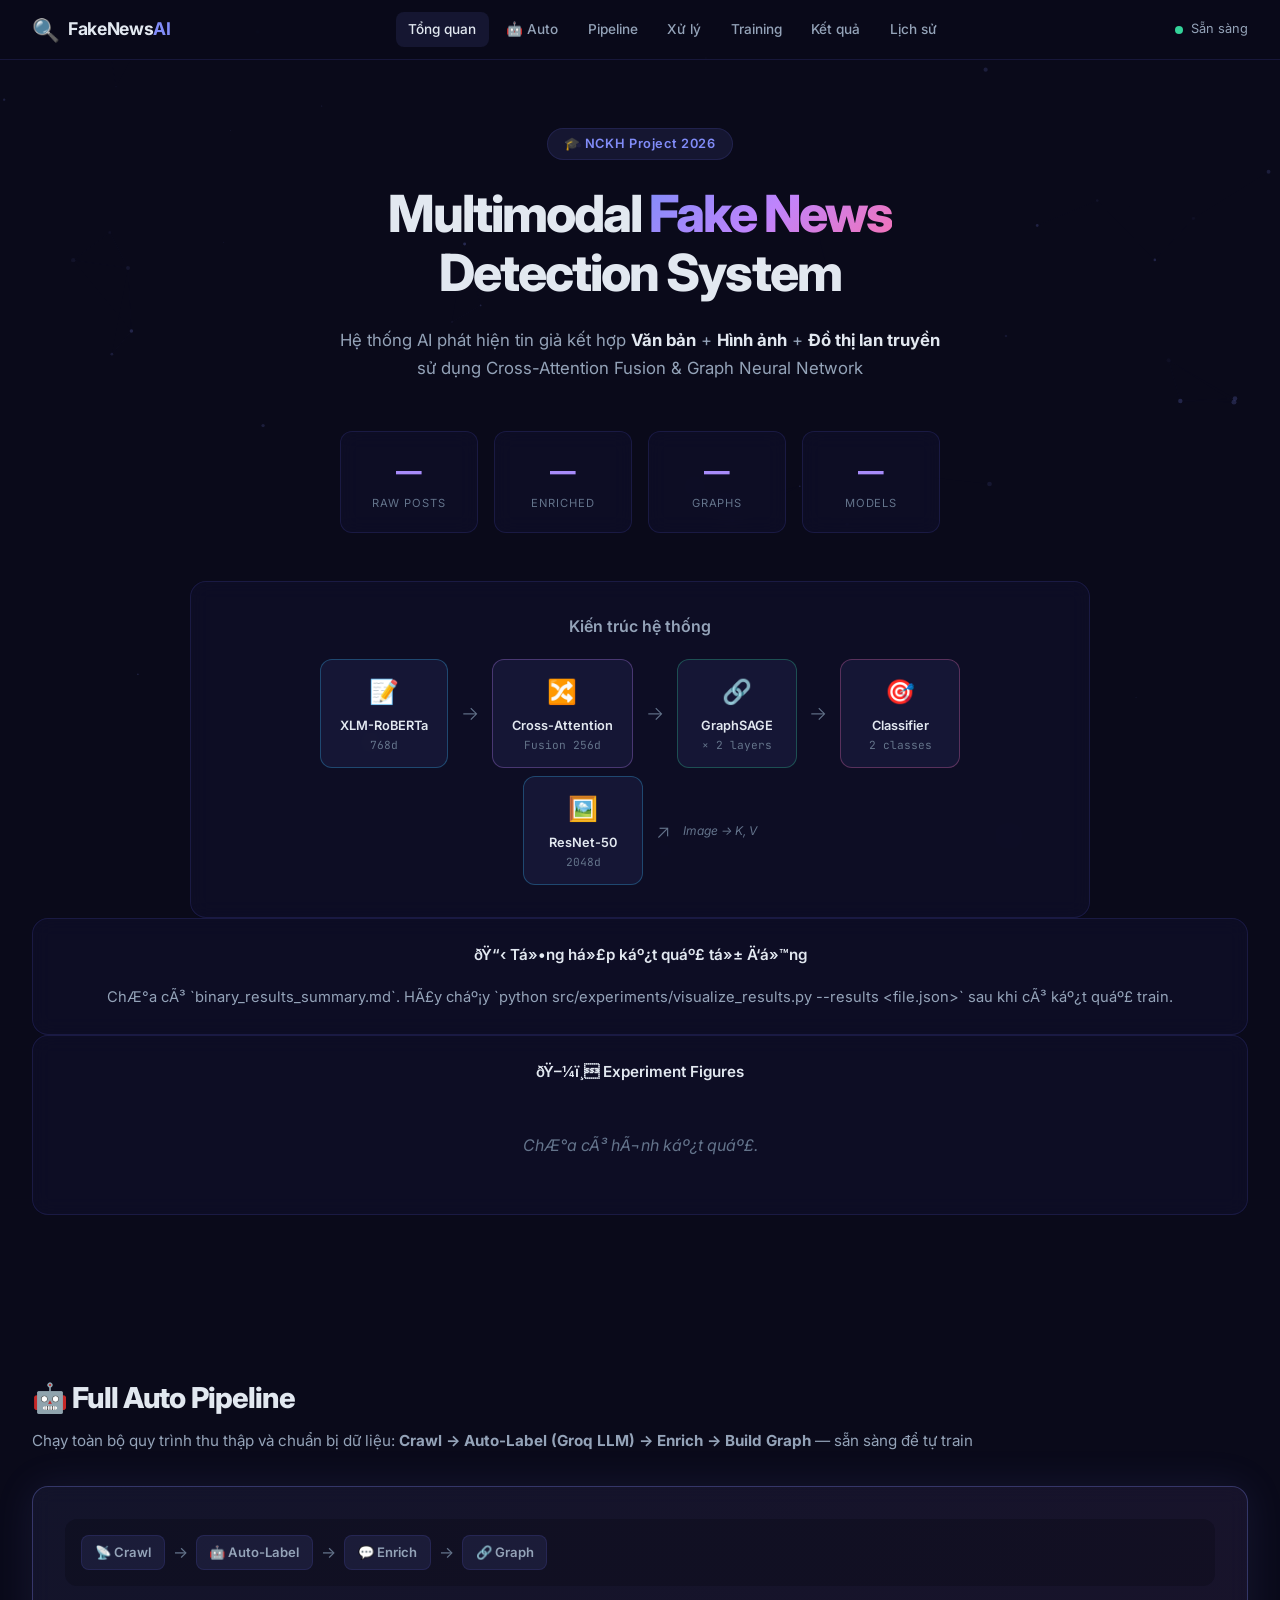
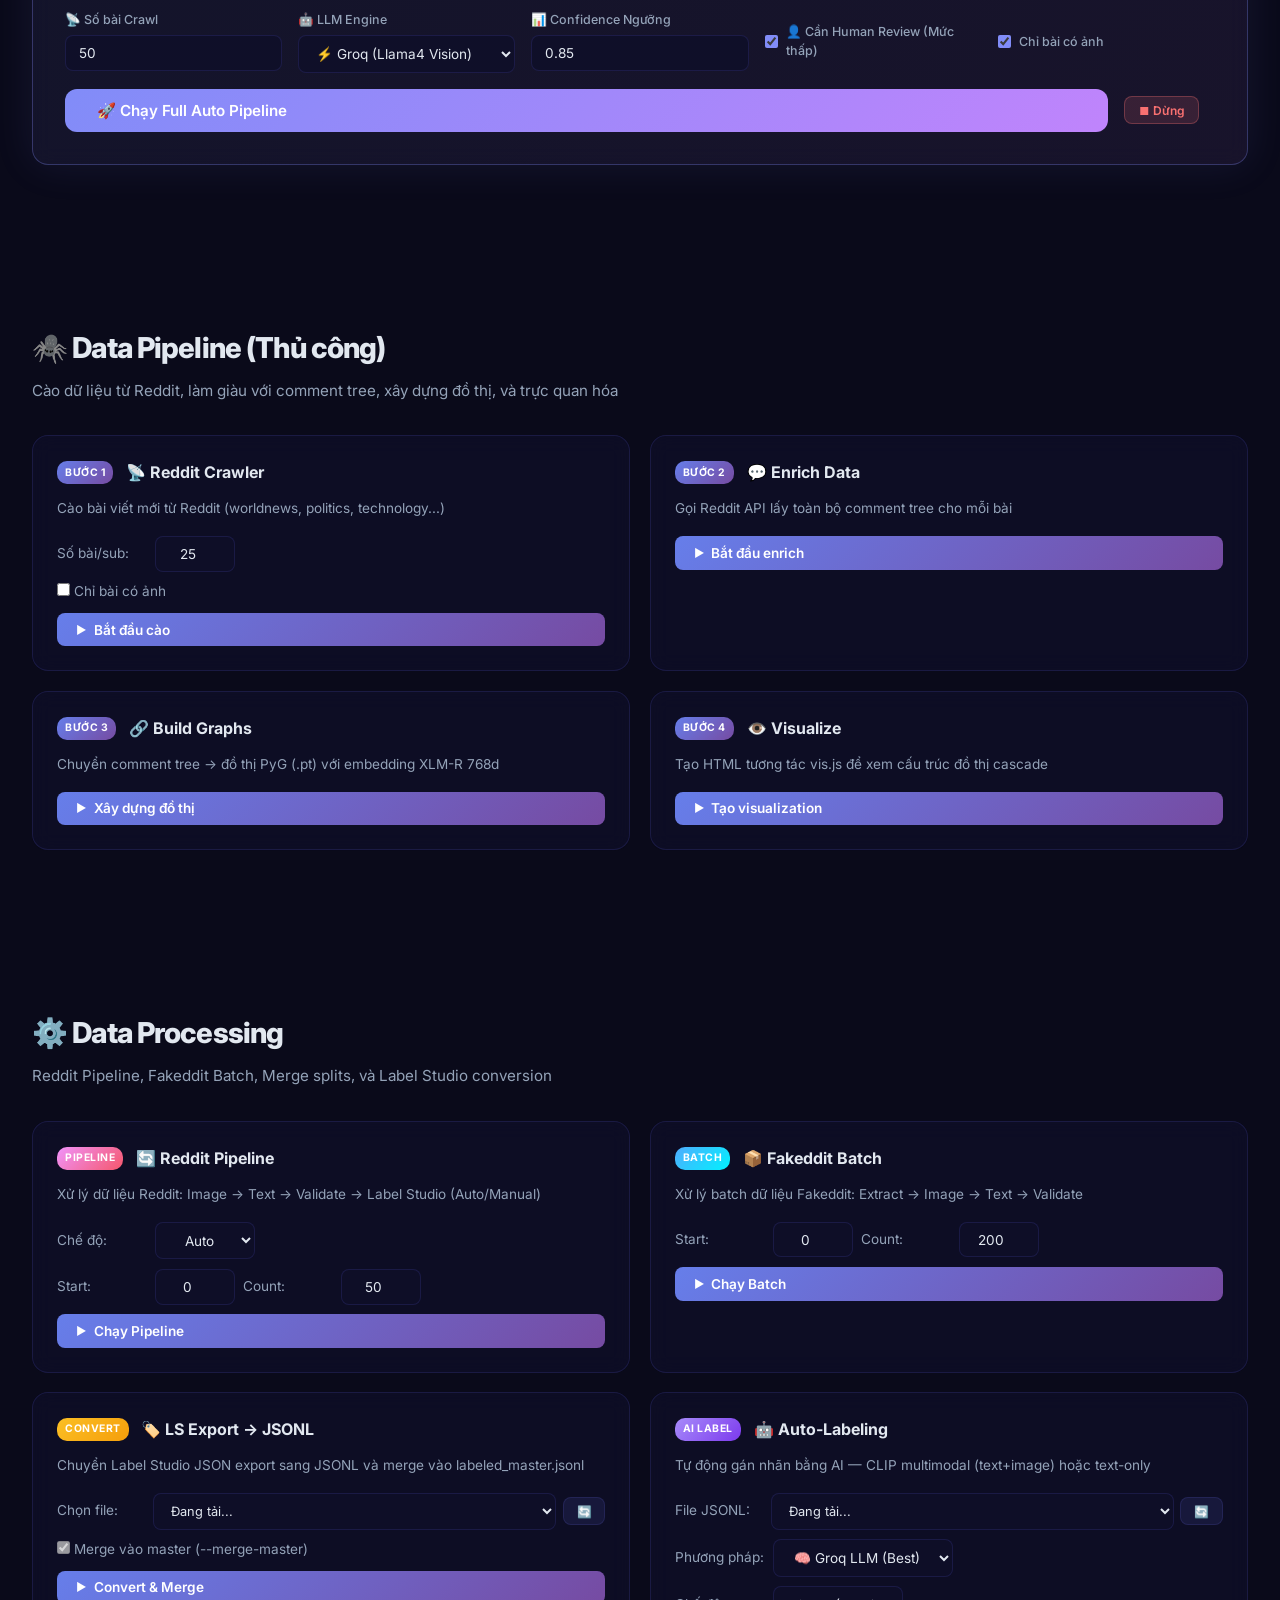
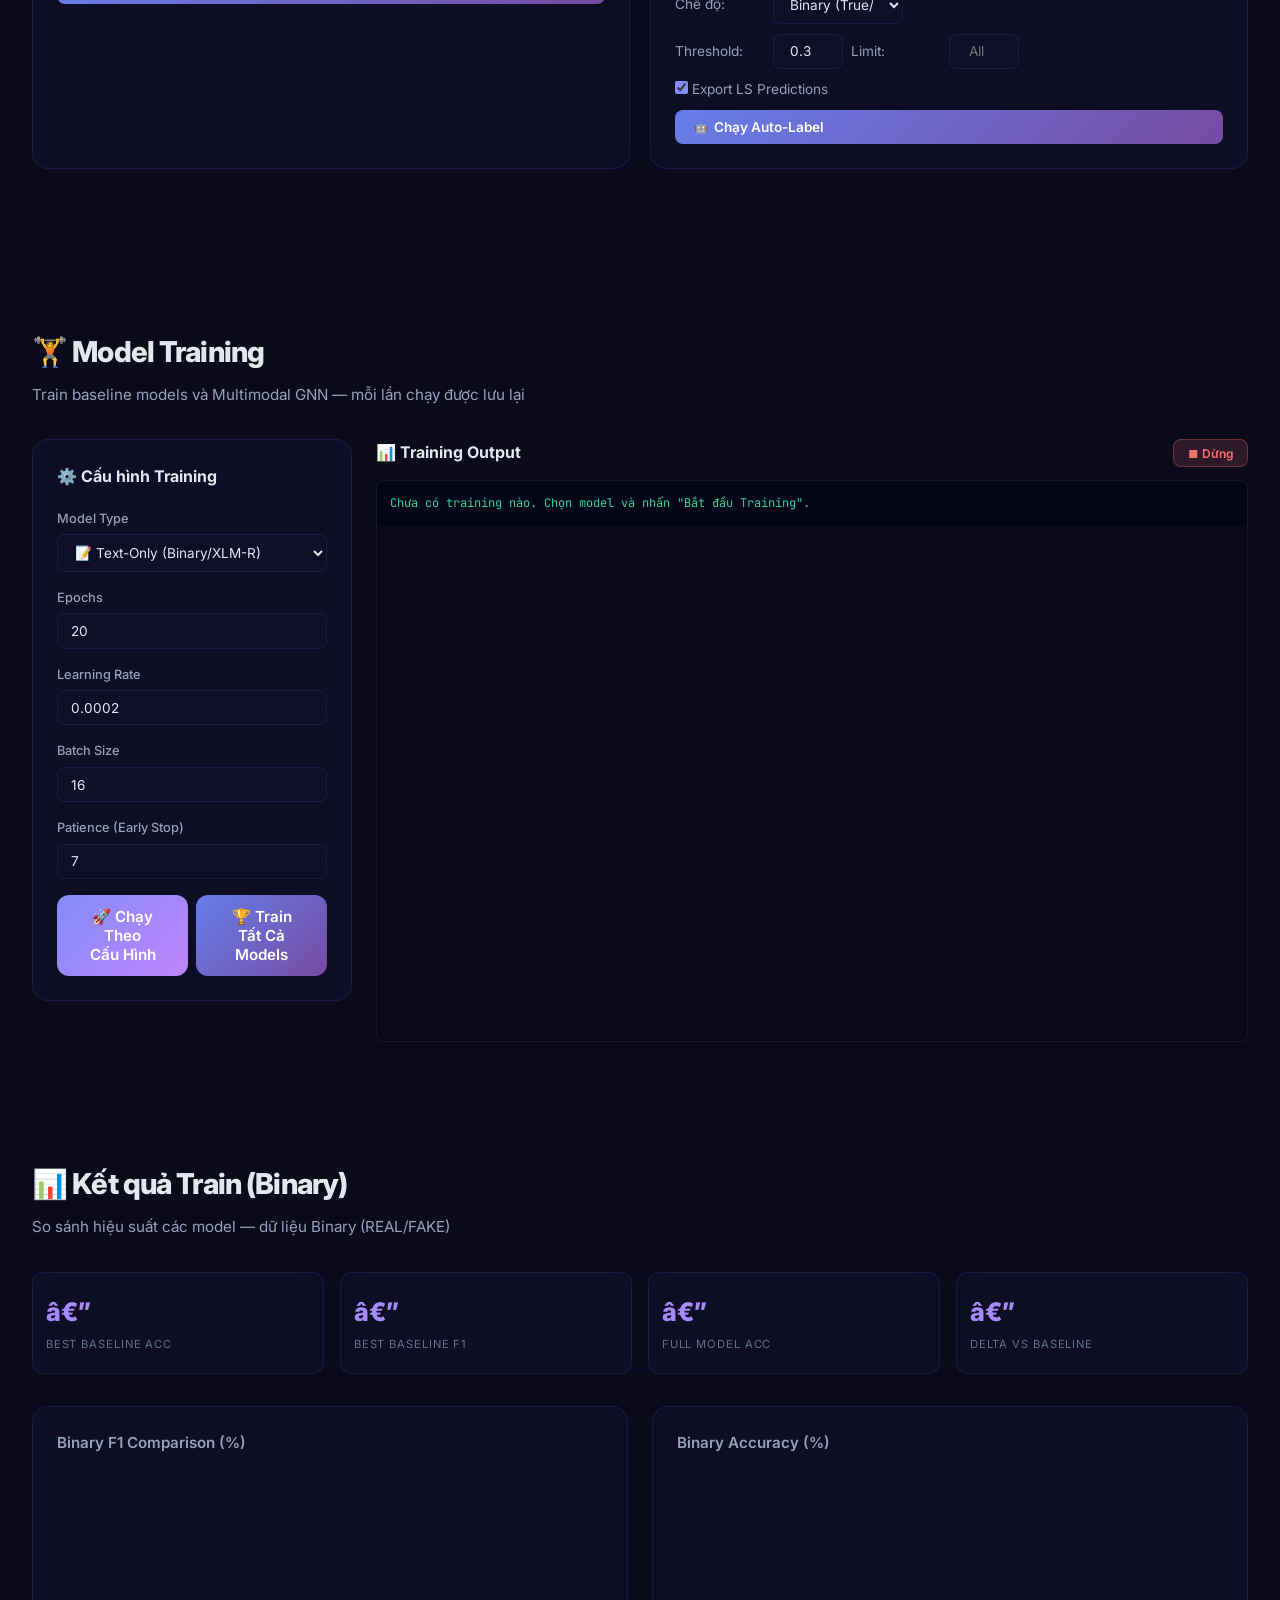
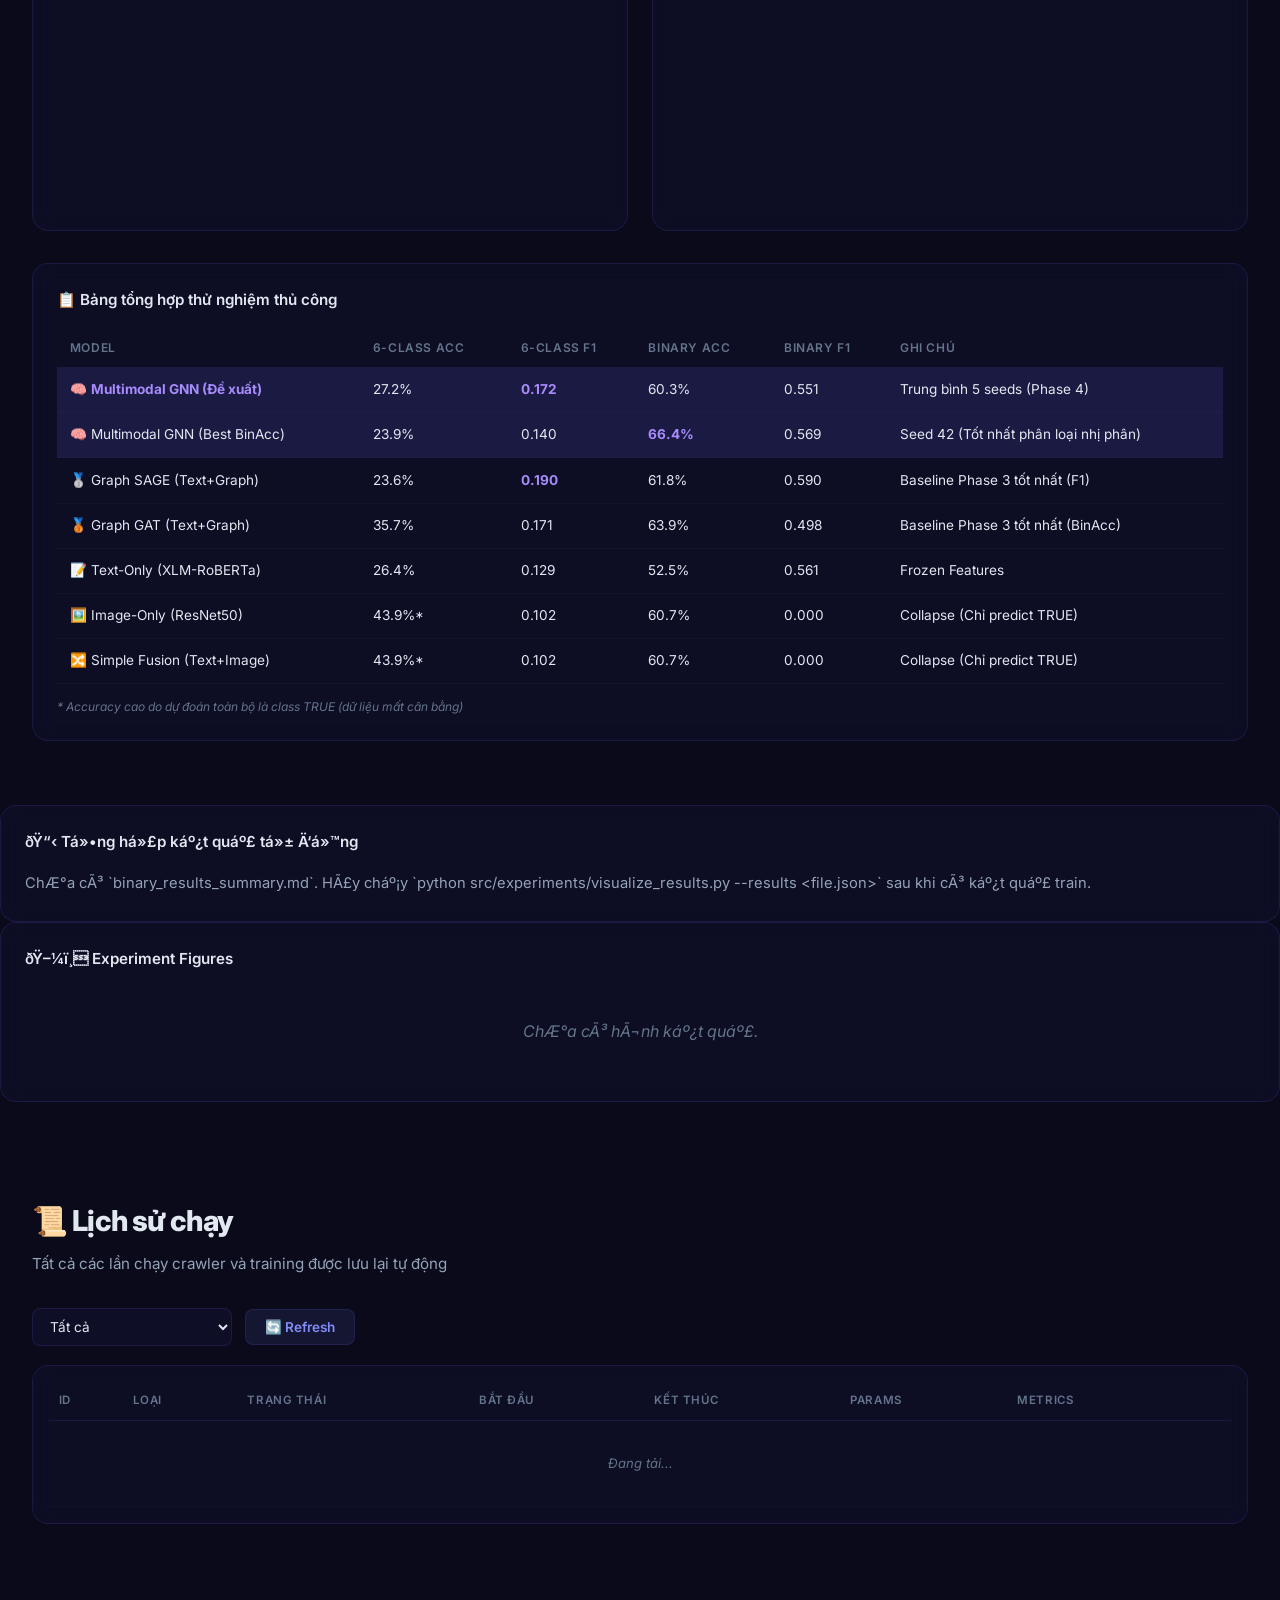
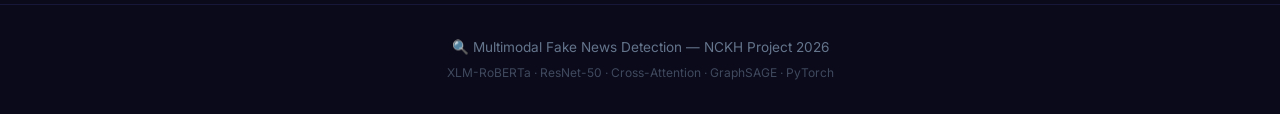
==== commit 71860bd5: "Last Dance" ====
--- a/demo-website/index.html
+++ b/demo-website/index.html
@@ -27,6 +27,7 @@
         </div>
         <div class="nav-links">
             <a href="#hero" class="nav-link active">Tổng quan</a>
+            <a href="#auto-pipeline" class="nav-link">🤖 Auto</a>
             <a href="#pipeline" class="nav-link">Pipeline</a>
             <a href="#processing" class="nav-link">Xử lý</a>
             <a href="#training" class="nav-link">Training</a>
@@ -125,9 +126,77 @@
         </div>
     </section>
 
+    <!-- ═══════════════ Full Auto Pipeline Section ═══════════════ -->
+    <section id="auto-pipeline" class="section">
+        <h2 class="section-title">🤖 Full Auto Pipeline</h2>
+        <p class="section-desc">Chạy toàn bộ quy trình thu thập và chuẩn bị dữ liệu: <strong>Crawl → Auto-Label (Groq LLM) → Enrich → Build Graph</strong> — sẵn sàng để tự train</p>
+
+        <div class="auto-pipeline-card">
+            <!-- Status Flow Indicator -->
+            <div class="pipeline-flow-indicator" id="fullPipelineFlow">
+                <div class="flow-step" id="flow-crawl">📡 Crawl</div>
+                <div class="flow-arrow">→</div>
+                <div class="flow-step" id="flow-label">🤖 Auto-Label</div>
+                <div class="flow-arrow">→</div>
+                <div class="flow-step" id="flow-enrich">💬 Enrich</div>
+                <div class="flow-arrow">→</div>
+                <div class="flow-step" id="flow-graph">🔗 Graph</div>
+            </div>
+
+            <!-- Config Grid -->
+            <div class="auto-pipeline-config">
+                <div class="config-group">
+                    <label>📡 Số bài Crawl</label>
+                    <input type="number" id="apCrawlLimit" value="50" min="10" max="500" class="input">
+                </div>
+                <div class="config-group">
+                    <label>🤖 LLM Engine</label>
+                    <select id="apLlm" class="input">
+                        <option value="groq" selected>⚡ Groq (Llama4 Vision)</option>
+                        <option value="clip">🖼️ CLIP (Local)</option>
+                        <option value="text">📝 Text-only (BART)</option>
+                    </select>
+                </div>
+                <div class="config-group">
+                    <label>📊 Confidence Ngưỡng</label>
+                    <input type="number" id="apConfidence" value="0.85" min="0.5" max="1.0" step="0.05" class="input">
+                </div>
+                <div class="config-group" style="justify-content: center;">
+                    <label style="display:flex; align-items:center; gap:0.5rem; cursor:pointer;" title="Nếu độ tin cậy < Ngưỡng, sẽ tạo file riêng để bạn duyệt thủ công trên Label Studio">
+                        <input type="checkbox" id="apHumanReview" checked> 👤 Cần Human Review (Mức thấp)
+                    </label>
+                </div>
+                <div class="config-group" style="justify-content: center;">
+                    <label style="display:flex; align-items:center; gap:0.5rem; cursor:pointer;">
+                        <input type="checkbox" id="apImagesOnly" checked> Chỉ bài có ảnh
+                    </label>
+                </div>
+            </div>
+
+            <div style="display:flex; gap:1rem; margin-top:1rem; align-items:center; flex-wrap:wrap;">
+                <button class="btn btn-accent btn-lg" id="fullPipelineBtn" onclick="startFullPipeline()"
+                    style="flex:1; min-width:200px;">
+                    🚀 Chạy Full Auto Pipeline
+                </button>
+                <button class="btn btn-danger btn-sm hidden" id="stopFullPipelineBtn" onclick="stopCurrentTask()">
+                    ⏹ Dừng
+                </button>
+                <span id="fullPipelineStatus" style="color:var(--text-secondary); font-size:0.85rem;"></span>
+            </div>
+
+            <div class="log-container hidden" id="fullPipelineLog" style="margin-top:1rem;">
+                <div class="log-header">
+                    <span>📋 Live Output</span>
+                    <button class="btn-icon-sm" onclick="clearLog('fullPipelineLog')">✕</button>
+                </div>
+                <pre class="log-content" style="max-height:400px;"></pre>
+            </div>
+        </div>
+    </section>
+
     <!-- ═══════════════ Data Pipeline Section ═══════════════ -->
     <section id="pipeline" class="section">
-        <h2 class="section-title">🕷️ Data Pipeline</h2>
+        <h2 class="section-title">🕷️ Data Pipeline (Thủ công)</h2>
         <p class="section-desc">Cào dữ liệu từ Reddit, làm giàu với comment tree, xây dựng đồ thị, và trực quan hóa</p>
 
         <div class="pipeline-grid">
@@ -404,11 +473,11 @@
                 <div class="form-group">
                     <label>Model Type</label>
                     <select id="modelType" class="input" onchange="updateTrainingForm()">
-                        <option value="text">📝 Text-Only (XLM-RoBERTa)</option>
-                        <option value="image">🖼️ Image-Only (ResNet-50)</option>
-                        <option value="fusion">🔀 Simple Fusion (Text + Image)</option>
-                        <option value="gnn">🔗 Graph GNN (Cascade)</option>
-                        <option value="multimodal">🧠 Multimodal GNN (Phase 4)</option>
+                        <option value="text">📝 Text-Only (Binary/XLM-R)</option>
+                        <option value="image">🖼️ Image-Only (Binary/ResNet-50)</option>
+                        <option value="fusion">🔀 Simple Fusion (Binary/Text+Image)</option>
+                        <option value="gnn">🔗 Graph GNN (Binary/Cascade)</option>
+                        <option value="multimodal">🧠 Multimodal GNN (Binary/Phase 4)</option>
                     </select>
                 </div>
 
@@ -455,9 +524,14 @@
                     <input type="number" id="fusionDim" class="input" value="256" min="32" max="512">
                 </div>
 
-                <button class="btn btn-accent btn-lg" onclick="startTraining()" id="trainBtn">
-                    🚀 Bắt đầu Training
-                </button>
+                <div style="display:flex; gap:0.5rem; flex-wrap:wrap; margin-top:1rem;">
+                    <button class="btn btn-accent btn-lg" onclick="startTraining()" id="trainBtn" style="flex:1;">
+                        🚀 Chạy Theo Cấu Hình
+                    </button>
+                    <button class="btn btn-primary btn-lg" onclick="startTrainAll()" id="trainAllBtn" style="flex:1;" title="Chạy tuần tự: Baseline Text, Image, Fusion, GNN, Multimodal GNN">
+                        🏆 Train Tất Cả Models
+                    </button>
+                </div>
             </div>
 
             <!-- Training Output -->
@@ -484,8 +558,8 @@
 
     <!-- ═══════════════ Results Section ═══════════════ -->
     <section id="results" class="section">
-        <h2 class="section-title">📊 Kết quả Phase 3 Baseline</h2>
-        <p class="section-desc">So sánh hiệu suất các model — dữ liệu từ Phase 3 (1,354 samples, 6 classes)</p>
+        <h2 class="section-title">📊 Kết quả Train (Binary)</h2>
+        <p class="section-desc">So sánh hiệu suất các model — dữ liệu Binary (REAL/FAKE)</p>
 
         <div class="hero-stats results-summary-cards" id="resultsSummaryCards">
             <div class="stat-card">
@@ -518,7 +592,7 @@
         </div>
 
         <div class="results-table-wrap">
-            <h3>📋 Bảng tổng hợp Phase 3</h3>
+            <h3>📋 Bảng tổng hợp thử nghiệm thủ công</h3>
             <table class="results-table">
                 <thead>
                     <tr>
@@ -650,6 +724,7 @@
                 </tbody>
             </table>
         </div>
+        <div id="historyPagination" class="pagination" style="display: flex; justify-content: center; gap: 8px; margin-top: 1rem;"></div>
     </section>
 
     <!-- ═══════════════ Run Detail Modal ═══════════════ -->
--- a/demo-website/styles.css
+++ b/demo-website/styles.css
@@ -163,6 +163,68 @@
 .arch-dim{font-size:0.7rem;color:var(--text-muted);font-family:var(--font-mono)}
 .arch-arrow{color:var(--text-muted);font-size:1.2rem;font-weight:300}
 .arch-note{font-size:0.75rem;color:var(--text-muted);font-style:italic}
+
+/* ═══════════════ Full Auto Pipeline ═══════════════ */
+.auto-pipeline-card{
+    background: linear-gradient(135deg, rgba(129,140,248,0.08) 0%, rgba(192,132,252,0.08) 100%);
+    border: 1px solid rgba(129,140,248,0.3);
+    border-radius: var(--radius-lg);
+    padding: 2rem;
+    backdrop-filter: blur(10px);
+    box-shadow: 0 0 40px rgba(129,140,248,0.1);
+}
+.pipeline-flow-indicator{
+    display: flex;
+    align-items: center;
+    gap: 0.5rem;
+    flex-wrap: wrap;
+    margin-bottom: 1.5rem;
+    padding: 1rem;
+    background: rgba(0,0,0,0.2);
+    border-radius: var(--radius);
+}
+.flow-step{
+    padding: 0.4rem 0.8rem;
+    border-radius: var(--radius-sm);
+    background: rgba(129,140,248,0.1);
+    border: 1px solid var(--border);
+    font-size: 0.82rem;
+    font-weight: 600;
+    color: var(--text-secondary);
+    transition: all 0.3s;
+}
+.flow-step.active{
+    background: rgba(129,140,248,0.25);
+    border-color: var(--accent);
+    color: var(--accent-bright);
+    box-shadow: 0 0 12px rgba(129,140,248,0.3);
+    animation: pulse 1.5s infinite;
+}
+.flow-step.done{
+    background: rgba(52,211,153,0.15);
+    border-color: var(--success);
+    color: var(--success);
+}
+.flow-arrow{
+    color: var(--text-muted);
+    font-size: 1rem;
+}
+.auto-pipeline-config{
+    display: grid;
+    grid-template-columns: repeat(auto-fit, minmax(180px, 1fr));
+    gap: 1rem;
+    margin-bottom: 0.5rem;
+}
+.config-group{
+    display: flex;
+    flex-direction: column;
+    gap: 0.3rem;
+}
+.config-group label{
+    font-size: 0.78rem;
+    color: var(--text-secondary);
+    font-weight: 500;
+}
 
 /* ═══════════════ Pipeline ═══════════════ */
 .pipeline-grid{display:grid;grid-template-columns:repeat(2,1fr);gap:1.2rem}
@@ -317,34 +379,38 @@
 .summary-line{margin:0.35rem 0}
 .results-figure-grid{
     display:grid;
-    grid-template-columns:repeat(2,minmax(0,1fr));
-    gap:1rem;
+    grid-template-columns:repeat(auto-fit, minmax(300px, 1fr));
+    gap:1.5rem;
+    margin-top: 1rem;
 }
 .result-figure-card{
-    display:block;
+    display:flex;
+    flex-direction:column;
     text-decoration:none;
     color:inherit;
     border:1px solid var(--border);
-    border-radius:var(--radius);
+    border-radius:var(--radius-lg);
     overflow:hidden;
-    background:rgba(2,6,23,0.35);
-    transition:all 0.25s;
+    background:rgba(15,23,42,0.4);
+    transition:all 0.3s cubic-bezier(0.4, 0, 0.2, 1);
 }
 .result-figure-card:hover{
-    transform:translateY(-2px);
-    border-color:var(--border-hover);
-    box-shadow:var(--shadow-glow);
+    transform:translateY(-5px) scale(1.01);
+    border-color:var(--accent-bright);
+    box-shadow: 0 12px 30px rgba(129,140,248,0.25);
+    z-index: 10;
 }
 .result-figure-card img{
     display:block;
     width:100%;
     aspect-ratio:16 / 10;
-    object-fit:cover;
-    background:rgba(15,23,42,0.65);
-}
-.result-figure-meta{padding:0.9rem 1rem}
-.result-figure-title{font-size:0.85rem;font-weight:600;color:var(--text-primary)}
-.result-figure-link{font-size:0.75rem;color:var(--accent);margin-top:0.2rem}
+    object-fit:contain;
+    background:rgba(2,6,23,0.8);
+    border-bottom: 1px solid var(--border);
+}
+.result-figure-meta{padding:1rem 1.2rem; background: rgba(15,23,42,0.6); flex-grow: 1;}
+.result-figure-title{font-size:0.9rem;font-weight:600;color:var(--text-primary); line-height: 1.4;}
+.result-figure-link{font-size:0.75rem;color:var(--accent);margin-top:0.4rem; font-weight: 500;}
 
 /* ═══════════════ History ═══════════════ */
 .history-controls{display:flex;gap:0.8rem;margin-bottom:1.2rem;align-items:center}
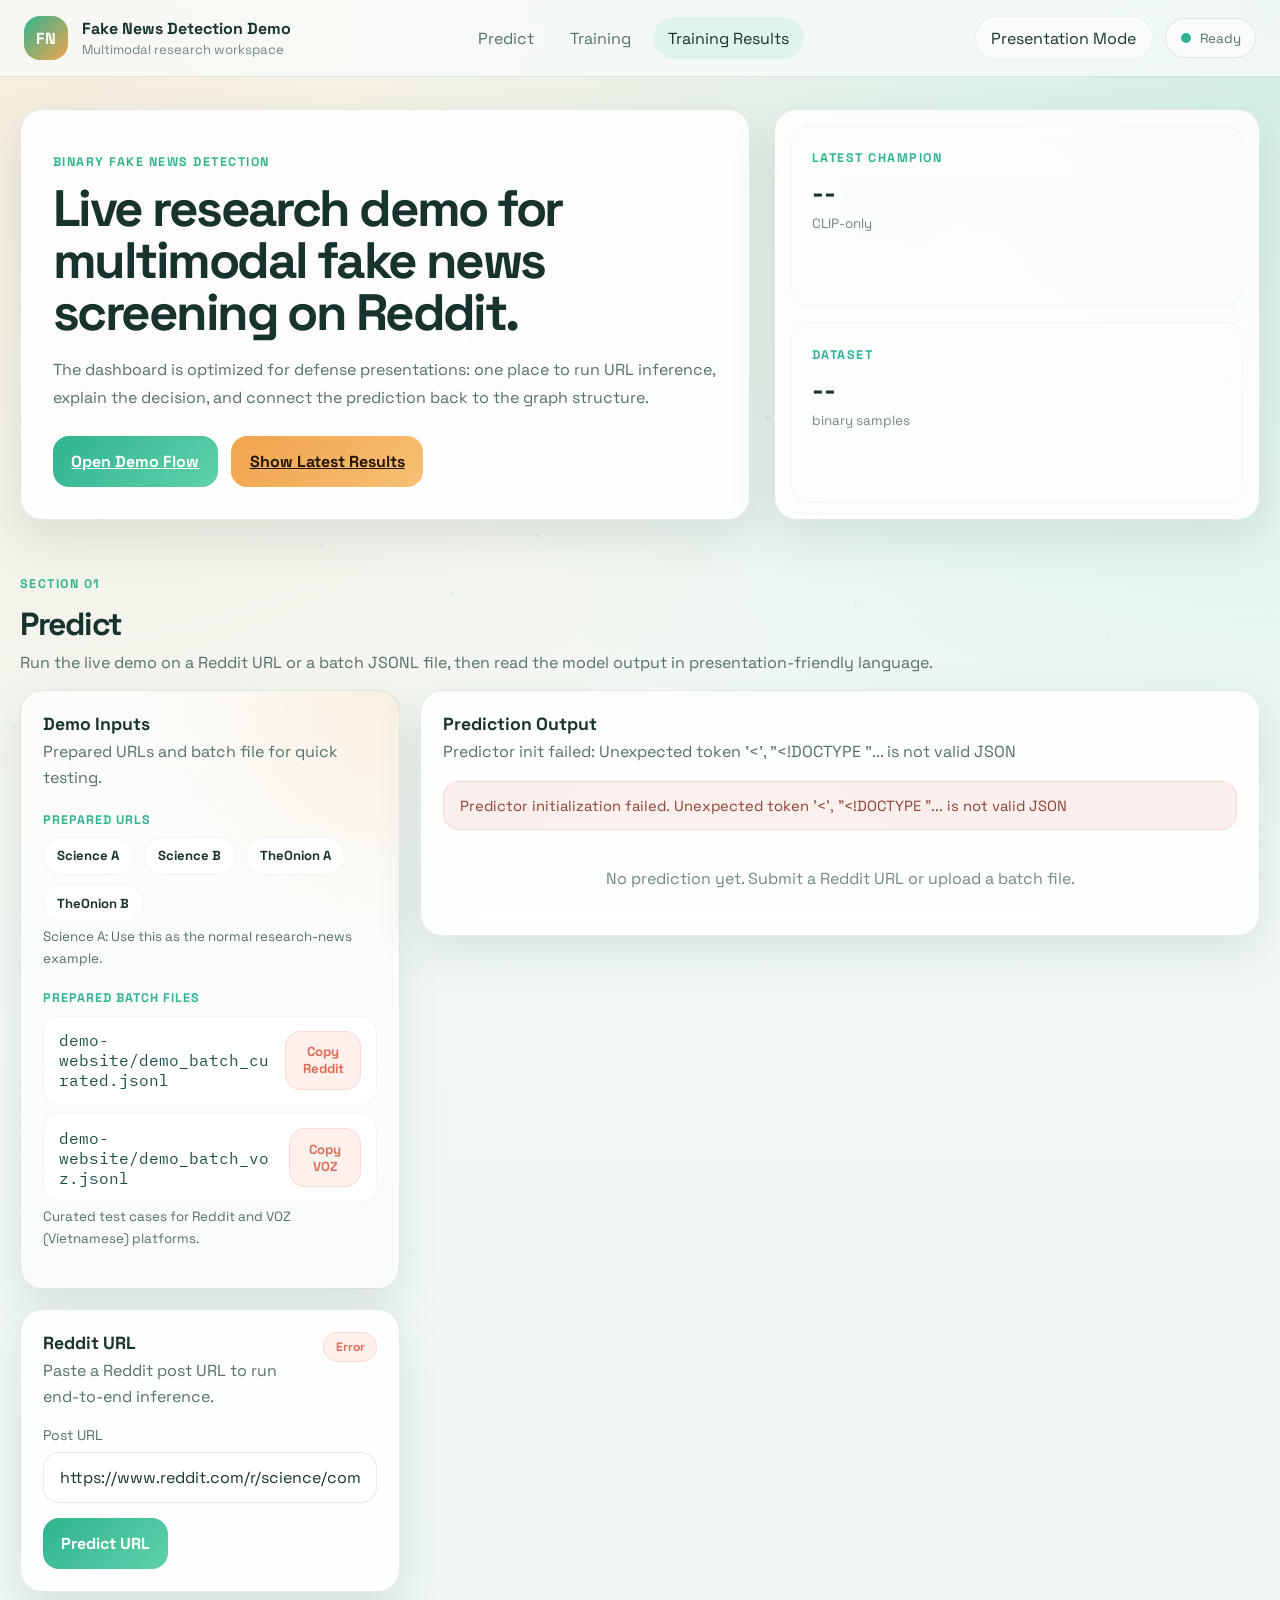
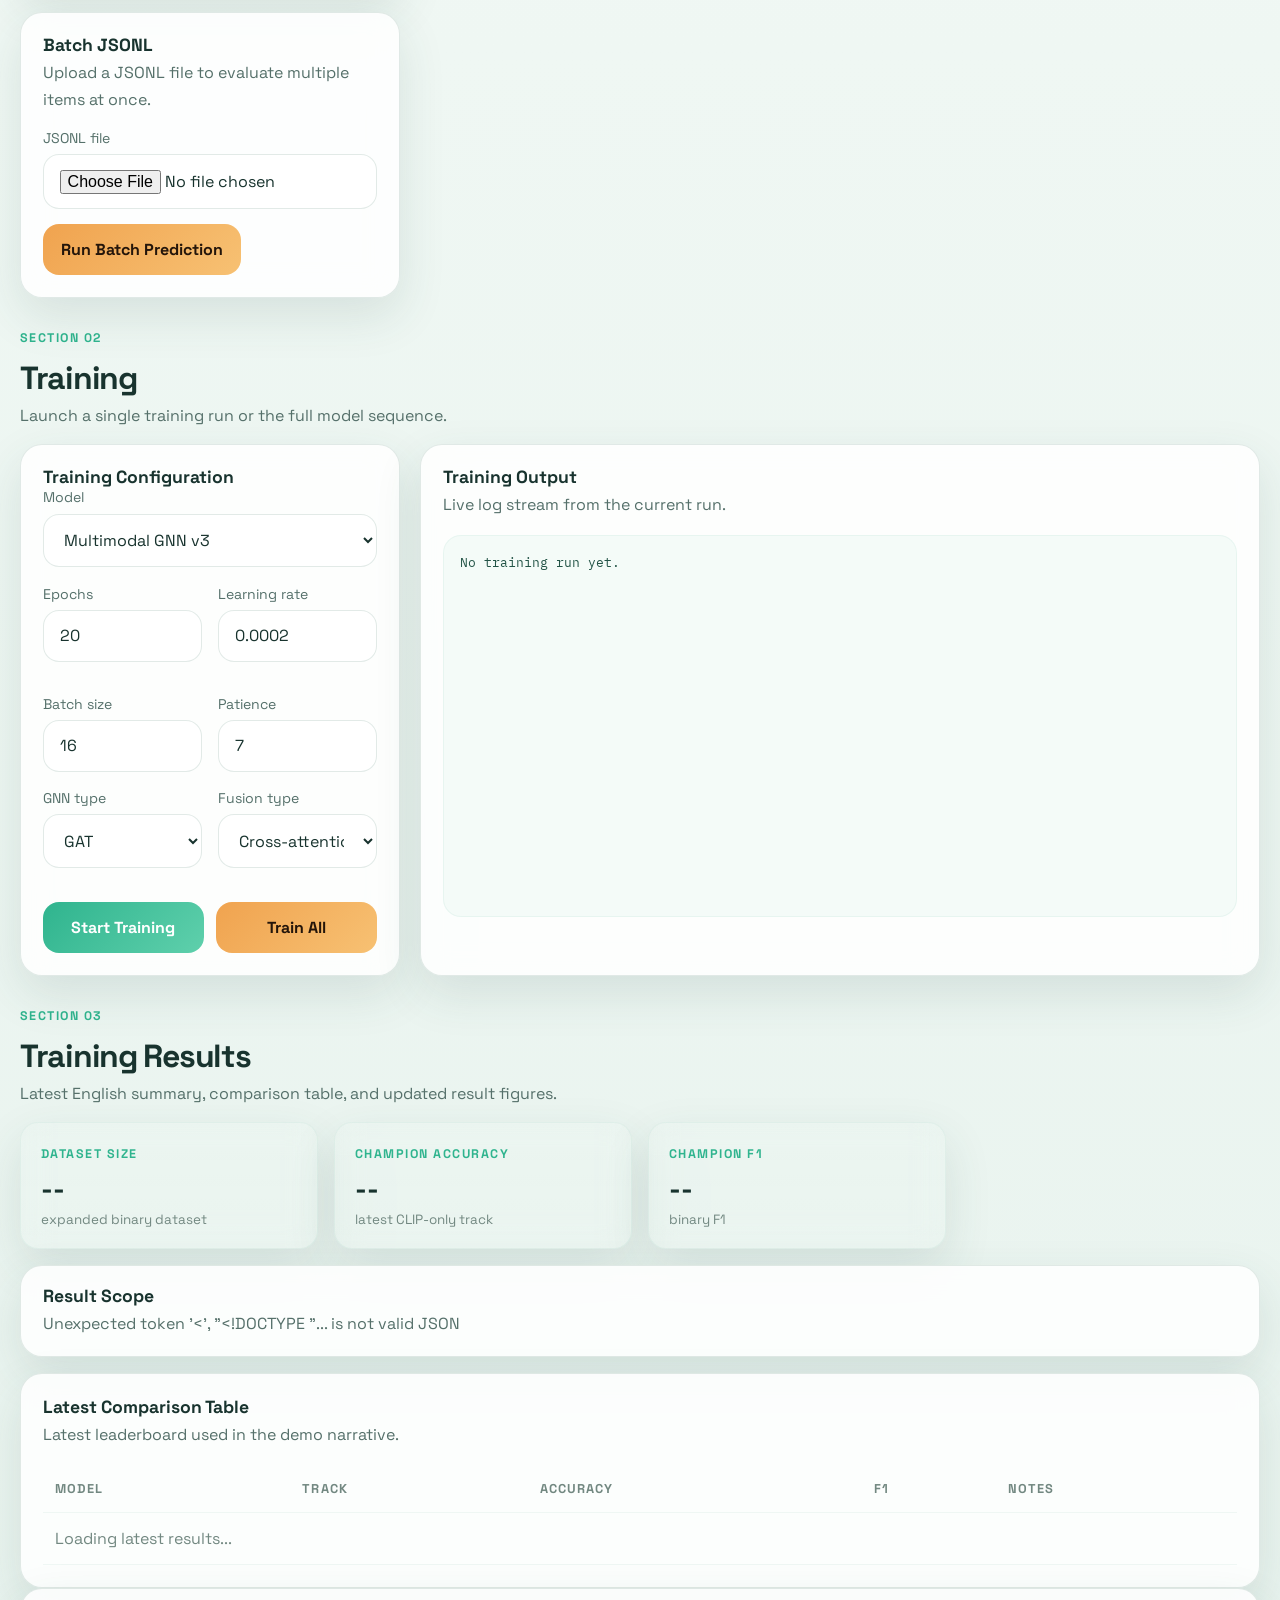
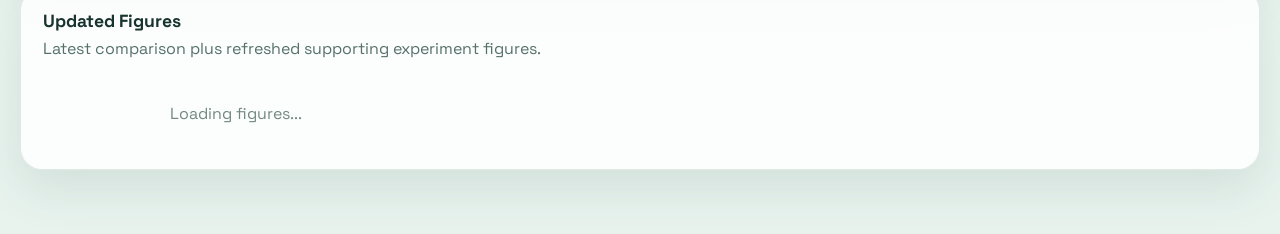
==== commit b8e6ed1e: "snapshot: freeze state before portfolio cleanup" ====
--- a/demo-website/index.html
+++ b/demo-website/index.html
@@ -1,750 +1,339 @@
 <!DOCTYPE html>
-<html lang="vi">
+<html lang="en">
 
 <head>
     <meta charset="UTF-8">
     <meta name="viewport" content="width=device-width, initial-scale=1.0">
-    <title>🔍 Fake News Detection Dashboard</title>
-    <meta name="description"
-        content="Dashboard điều khiển hệ thống phát hiện tin giả đa phương thức sử dụng Multimodal GNN">
+    <title>Fake News Detection Demo</title>
+    <meta name="description" content="Predict fake news, run training, and review the latest project results.">
     <link rel="preconnect" href="https://fonts.googleapis.com">
     <link rel="preconnect" href="https://fonts.gstatic.com" crossorigin>
     <link
-        href="https://fonts.googleapis.com/css2?family=Inter:wght@300;400;500;600;700;800&family=JetBrains+Mono:wght@400;500&display=swap"
+        href="https://fonts.googleapis.com/css2?family=Space+Grotesk:wght@400;500;700&family=IBM+Plex+Mono:wght@400;500&display=swap"
         rel="stylesheet">
     <link rel="stylesheet" href="styles.css">
 </head>
 
 <body>
-    <!-- ═══════════════ Particles Background ═══════════════ -->
     <canvas id="particles"></canvas>
 
-    <!-- ═══════════════ Navigation ═══════════════ -->
-    <nav class="navbar">
-        <div class="nav-brand">
-            <span class="logo-icon">🔍</span>
-            <span class="logo-text">FakeNews<span class="accent">AI</span></span>
+    <header class="topbar">
+        <div class="brand">
+            <span class="brand-mark">FN</span>
+            <div>
+                <p class="brand-title">Fake News Detection Demo</p>
+                <p class="brand-subtitle">Multimodal research workspace</p>
+            </div>
         </div>
-        <div class="nav-links">
-            <a href="#hero" class="nav-link active">Tổng quan</a>
-            <a href="#auto-pipeline" class="nav-link">🤖 Auto</a>
-            <a href="#pipeline" class="nav-link">Pipeline</a>
-            <a href="#processing" class="nav-link">Xử lý</a>
+        <nav class="nav-links">
+            <a href="#predict" class="nav-link active">Predict</a>
             <a href="#training" class="nav-link">Training</a>
-            <a href="#results" class="nav-link">Kết quả</a>
-            <a href="#history" class="nav-link">Lịch sử</a>
+            <a href="#results" class="nav-link">Training Results</a>
+        </nav>
+        <div class="topbar-actions">
+            <button class="topbar-toggle" id="presentationModeBtn" type="button">Presentation Mode</button>
+            <div class="status-pill" id="navStatus">
+                <span class="status-dot idle"></span>
+                <span class="status-text">Ready</span>
+            </div>
         </div>
-        <div class="nav-status" id="navStatus">
-            <span class="status-dot idle"></span>
-            <span class="status-text">Sẵn sàng</span>
-        </div>
-    </nav>
-
-    <!-- ═══════════════ Hero Section ═══════════════ -->
-    <section id="hero" class="section hero">
-        <div class="hero-content">
-            <div class="hero-badge">🎓 NCKH Project 2026</div>
-            <h1 class="hero-title">
-                Multimodal <span class="gradient-text">Fake News</span><br>Detection System
-            </h1>
-            <p class="hero-subtitle">
-                Hệ thống AI phát hiện tin giả kết hợp <strong>Văn bản</strong> + <strong>Hình ảnh</strong> + <strong>Đồ
-                    thị lan truyền</strong>
-                <br>sử dụng Cross-Attention Fusion & Graph Neural Network
-            </p>
-            <div class="hero-stats" id="heroStats">
-                <div class="stat-card">
-                    <div class="stat-value" id="statRaw">—</div>
-                    <div class="stat-label">Raw Posts</div>
-                </div>
-                <div class="stat-card">
-                    <div class="stat-value" id="statEnriched">—</div>
-                    <div class="stat-label">Enriched</div>
-                </div>
-                <div class="stat-card">
-                    <div class="stat-value" id="statGraphs">—</div>
-                    <div class="stat-label">Graphs</div>
-                </div>
-                <div class="stat-card">
-                    <div class="stat-value" id="statModels">—</div>
-                    <div class="stat-label">Models</div>
-                </div>
-            </div>
-        </div>
-
-        <!-- Architecture Diagram -->
-        <div class="architecture">
-            <h3 class="arch-title">Kiến trúc hệ thống</h3>
-            <div class="arch-flow">
-                <div class="arch-node encoder">
-                    <div class="arch-icon">📝</div>
-                    <div class="arch-label">XLM-RoBERTa</div>
-                    <div class="arch-dim">768d</div>
-                </div>
-                <div class="arch-arrow">→</div>
-                <div class="arch-node fusion">
-                    <div class="arch-icon">🔀</div>
-                    <div class="arch-label">Cross-Attention</div>
-                    <div class="arch-dim">Fusion 256d</div>
-                </div>
-                <div class="arch-arrow">→</div>
-                <div class="arch-node gnn">
-                    <div class="arch-icon">🔗</div>
-                    <div class="arch-label">GraphSAGE</div>
-                    <div class="arch-dim">× 2 layers</div>
-                </div>
-                <div class="arch-arrow">→</div>
-                <div class="arch-node classifier">
-                    <div class="arch-icon">🎯</div>
-                    <div class="arch-label">Classifier</div>
-                    <div class="arch-dim">2 classes</div>
-                </div>
-            </div>
-            <div class="arch-flow" style="margin-top: 0.5rem;">
-                <div class="arch-node encoder">
-                    <div class="arch-icon">🖼️</div>
-                    <div class="arch-label">ResNet-50</div>
-                    <div class="arch-dim">2048d</div>
-                </div>
-                <div class="arch-arrow">↗</div>
-                <div class="arch-note">Image → K, V</div>
-            </div>
-        </div>
-
-        <div class="results-table-wrap">
-            <h3>ðŸ“‹ Tá»•ng há»£p káº¿t quáº£ tá»± Ä‘á»™ng</h3>
-            <div id="heroResultsSummaryText" class="results-summary-text">ChÆ°a cÃ³ `binary_results_summary.md`. HÃ£y
-                cháº¡y `python src/experiments/visualize_results.py --results &lt;file.json&gt;` sau khi cÃ³ káº¿t quáº£
-                train.</div>
-        </div>
-
-        <div class="results-table-wrap">
-            <h3>ðŸ–¼ï¸ Experiment Figures</h3>
-            <div id="heroResultsFigureGrid" class="results-figure-grid">
-                <div class="empty-state">ChÆ°a cÃ³ hÃ¬nh káº¿t quáº£.</div>
-            </div>
-        </div>
-    </section>
-
-    <!-- ═══════════════ Full Auto Pipeline Section ═══════════════ -->
-    <section id="auto-pipeline" class="section">
-        <h2 class="section-title">🤖 Full Auto Pipeline</h2>
-        <p class="section-desc">Chạy toàn bộ quy trình thu thập và chuẩn bị dữ liệu: <strong>Crawl → Auto-Label (Groq LLM) → Enrich → Build Graph</strong> — sẵn sàng để tự train</p>
-
-        <div class="auto-pipeline-card">
-            <!-- Status Flow Indicator -->
-            <div class="pipeline-flow-indicator" id="fullPipelineFlow">
-                <div class="flow-step" id="flow-crawl">📡 Crawl</div>
-                <div class="flow-arrow">→</div>
-                <div class="flow-step" id="flow-label">🤖 Auto-Label</div>
-                <div class="flow-arrow">→</div>
-                <div class="flow-step" id="flow-enrich">💬 Enrich</div>
-                <div class="flow-arrow">→</div>
-                <div class="flow-step" id="flow-graph">🔗 Graph</div>
-            </div>
-
-            <!-- Config Grid -->
-            <div class="auto-pipeline-config">
-                <div class="config-group">
-                    <label>📡 Số bài Crawl</label>
-                    <input type="number" id="apCrawlLimit" value="50" min="10" max="500" class="input">
-                </div>
-                <div class="config-group">
-                    <label>🤖 LLM Engine</label>
-                    <select id="apLlm" class="input">
-                        <option value="groq" selected>⚡ Groq (Llama4 Vision)</option>
-                        <option value="clip">🖼️ CLIP (Local)</option>
-                        <option value="text">📝 Text-only (BART)</option>
-                    </select>
-                </div>
-                <div class="config-group">
-                    <label>📊 Confidence Ngưỡng</label>
-                    <input type="number" id="apConfidence" value="0.85" min="0.5" max="1.0" step="0.05" class="input">
-                </div>
-                <div class="config-group" style="justify-content: center;">
-                    <label style="display:flex; align-items:center; gap:0.5rem; cursor:pointer;" title="Nếu độ tin cậy < Ngưỡng, sẽ tạo file riêng để bạn duyệt thủ công trên Label Studio">
-                        <input type="checkbox" id="apHumanReview" checked> 👤 Cần Human Review (Mức thấp)
-                    </label>
-                </div>
-                <div class="config-group" style="justify-content: center;">
-                    <label style="display:flex; align-items:center; gap:0.5rem; cursor:pointer;">
-                        <input type="checkbox" id="apImagesOnly" checked> Chỉ bài có ảnh
-                    </label>
-                </div>
-            </div>
-
-            <div style="display:flex; gap:1rem; margin-top:1rem; align-items:center; flex-wrap:wrap;">
-                <button class="btn btn-accent btn-lg" id="fullPipelineBtn" onclick="startFullPipeline()"
-                    style="flex:1; min-width:200px;">
-                    🚀 Chạy Full Auto Pipeline
-                </button>
-                <button class="btn btn-danger btn-sm hidden" id="stopFullPipelineBtn" onclick="stopCurrentTask()">
-                    ⏹ Dừng
-                </button>
-                <span id="fullPipelineStatus" style="color:var(--text-secondary); font-size:0.85rem;"></span>
-            </div>
-
-            <div class="log-container hidden" id="fullPipelineLog" style="margin-top:1rem;">
-                <div class="log-header">
-                    <span>📋 Live Output</span>
-                    <button class="btn-icon-sm" onclick="clearLog('fullPipelineLog')">✕</button>
-                </div>
-                <pre class="log-content" style="max-height:400px;"></pre>
-            </div>
-        </div>
-    </section>
-
-    <!-- ═══════════════ Data Pipeline Section ═══════════════ -->
-    <section id="pipeline" class="section">
-        <h2 class="section-title">🕷️ Data Pipeline (Thủ công)</h2>
-        <p class="section-desc">Cào dữ liệu từ Reddit, làm giàu với comment tree, xây dựng đồ thị, và trực quan hóa</p>
-
-        <div class="pipeline-grid">
-            <!-- Step 1: Crawl -->
-            <div class="pipeline-card" id="crawlCard">
-                <div class="card-header">
-                    <div class="step-badge">Bước 1</div>
-                    <h3>📡 Reddit Crawler</h3>
-                </div>
-                <p class="card-desc">Cào bài viết mới từ Reddit (worldnews, politics, technology...)</p>
-                <div class="card-controls">
-                    <div class="control-row">
-                        <label>Số bài/sub:</label>
-                        <input type="number" id="crawlLimit" value="25" min="1" max="100" class="input-sm">
-                    </div>
-                    <div class="control-row">
-                        <label>
-                            <input type="checkbox" id="crawlImagesOnly"> Chỉ bài có ảnh
-                        </label>
-                    </div>
-                    <button class="btn btn-primary" onclick="startCrawl()">
-                        <span class="btn-icon">▶</span> Bắt đầu cào
-                    </button>
-                </div>
-                <div class="log-container hidden" id="crawlLog">
-                    <div class="log-header">
-                        <span>📋 Output</span>
-                        <button class="btn-icon-sm" onclick="clearLog('crawlLog')">✕</button>
-                    </div>
-                    <pre class="log-content"></pre>
-                </div>
-            </div>
-
-            <!-- Step 2: Enrich -->
-            <div class="pipeline-card" id="enrichCard">
-                <div class="card-header">
-                    <div class="step-badge">Bước 2</div>
-                    <h3>💬 Enrich Data</h3>
-                </div>
-                <p class="card-desc">Gọi Reddit API lấy toàn bộ comment tree cho mỗi bài</p>
-                <div class="card-controls">
-                    <button class="btn btn-primary" onclick="startEnrich()">
-                        <span class="btn-icon">▶</span> Bắt đầu enrich
-                    </button>
-                </div>
-                <div class="log-container hidden" id="enrichLog">
-                    <div class="log-header">
-                        <span>📋 Output</span>
-                        <button class="btn-icon-sm" onclick="clearLog('enrichLog')">✕</button>
-                    </div>
-                    <pre class="log-content"></pre>
-                </div>
-            </div>
-
-            <!-- Step 3: Build Graphs -->
-            <div class="pipeline-card" id="graphCard">
-                <div class="card-header">
-                    <div class="step-badge">Bước 3</div>
-                    <h3>🔗 Build Graphs</h3>
-                </div>
-                <p class="card-desc">Chuyển comment tree → đồ thị PyG (.pt) với embedding XLM-R 768d</p>
-                <div class="card-controls">
-                    <button class="btn btn-primary" onclick="startBuildGraphs()">
-                        <span class="btn-icon">▶</span> Xây dựng đồ thị
-                    </button>
-                </div>
-                <div class="log-container hidden" id="graphLog">
-                    <div class="log-header">
-                        <span>📋 Output</span>
-                        <button class="btn-icon-sm" onclick="clearLog('graphLog')">✕</button>
-                    </div>
-                    <pre class="log-content"></pre>
-                </div>
-            </div>
-
-            <!-- Step 4: Visualize -->
-            <div class="pipeline-card" id="vizCard">
-                <div class="card-header">
-                    <div class="step-badge">Bước 4</div>
-                    <h3>👁️ Visualize</h3>
-                </div>
-                <p class="card-desc">Tạo HTML tương tác vis.js để xem cấu trúc đồ thị cascade</p>
-                <div class="card-controls">
-                    <button class="btn btn-primary" onclick="startVisualize()">
-                        <span class="btn-icon">▶</span> Tạo visualization
-                    </button>
-                    <button class="btn btn-secondary" id="viewVizBtn" onclick="viewVisualization()"
-                        style="display:none">
-                        🗺️ Xem đồ thị
-                    </button>
-                </div>
-                <div class="log-container hidden" id="vizLog">
-                    <div class="log-header">
-                        <span>📋 Output</span>
-                        <button class="btn-icon-sm" onclick="clearLog('vizLog')">✕</button>
-                    </div>
-                    <pre class="log-content"></pre>
-                </div>
-            </div>
-        </div>
-    </section>
-
-    <!-- ═══════════════ Processing Section ═══════════════ -->
-    <section id="processing" class="section">
-        <h2 class="section-title">⚙️ Data Processing</h2>
-        <p class="section-desc">Reddit Pipeline, Fakeddit Batch, Merge splits, và Label Studio conversion</p>
-
-        <div class="pipeline-grid">
-            <!-- Reddit Pipeline -->
-            <div class="pipeline-card" id="redditPipeCard">
-                <div class="card-header">
-                    <div class="step-badge" style="background:linear-gradient(135deg,#f093fb,#f5576c)">Pipeline</div>
-                    <h3>🔄 Reddit Pipeline</h3>
-                </div>
-                <p class="card-desc">Xử lý dữ liệu Reddit: Image → Text → Validate → Label Studio (Auto/Manual)</p>
-                <div class="card-controls">
-                    <div class="control-row">
-                        <label>Chế độ:</label>
-                        <select id="pipelineMode" class="input-sm" style="width:100px"
-                            onchange="togglePipelineManual()">
-                            <option value="auto">Auto</option>
-                            <option value="manual">Manual</option>
+    </header>
+
+    <main>
+        <section class="hero-shell">
+            <div class="hero-copy">
+                <p class="eyebrow">Binary Fake News Detection</p>
+                <h1>Live research demo for multimodal fake news screening on Reddit.</h1>
+                <p class="hero-text">
+                    The dashboard is optimized for defense presentations: one place to run URL inference,
+                    explain the decision, and connect the prediction back to the graph structure.
+                </p>
+                <div class="hero-actions">
+                    <a class="btn btn-primary" href="#predict">Open Demo Flow</a>
+                    <a class="btn btn-secondary" href="#results">Show Latest Results</a>
+                </div>
+            </div>
+            <div class="hero-summary">
+                <div class="mini-card">
+                    <span class="mini-label">Latest champion</span>
+                    <strong id="heroChampionAcc">--</strong>
+                    <span class="mini-foot">CLIP-only</span>
+                </div>
+                <div class="mini-card">
+                    <span class="mini-label">Dataset</span>
+                    <strong id="heroDatasetSize">--</strong>
+                    <span class="mini-foot">binary samples</span>
+                </div>
+            </div>
+        </section>
+
+        <section id="predict" class="section">
+            <div class="section-heading">
+                <p class="eyebrow">Section 01</p>
+                <h2>Predict</h2>
+                <p>Run the live demo on a Reddit URL or a batch JSONL file, then read the model output in
+                    presentation-friendly language.</p>
+            </div>
+
+            <div class="predict-layout">
+                <div class="panel-stack">
+                    <article class="panel demo-kit-panel">
+                        <div class="panel-head">
+                            <div>
+                                <h3>Demo Inputs</h3>
+                                <p>Prepared URLs and batch file for quick testing.</p>
+                            </div>
+                        </div>
+
+                        <div class="demo-kit-block">
+                            <span class="demo-kit-label">Prepared URLs</span>
+                            <div class="demo-chip-row">
+                                <button class="demo-chip" type="button" onclick="useDemoUrl('science_a')">Science
+                                    A</button>
+                                <button class="demo-chip" type="button" onclick="useDemoUrl('science_b')">Science
+                                    B</button>
+                                <button class="demo-chip" type="button" onclick="useDemoUrl('onion_a')">TheOnion
+                                    A</button>
+                                <button class="demo-chip" type="button" onclick="useDemoUrl('onion_b')">TheOnion
+                                    B</button>
+                            </div>
+                            <p class="demo-kit-note" id="demoUrlHint">Pick one prepared URL to fill the input instantly.
+                            </p>
+                        </div>
+
+                        <div class="demo-kit-block">
+                            <span class="demo-kit-label">Prepared Batch Files</span>
+                            <div class="demo-file-card">
+                                <code id="demoBatchPath">demo-website/demo_batch_curated.jsonl</code>
+                                <button class="btn btn-ghost btn-compact" type="button"
+                                    onclick="copyDemoBatchPath('demoBatchPath')">Copy Reddit</button>
+                            </div>
+                            <div class="demo-file-card" style="margin-top: 8px;">
+                                <code id="demoBatchVozPath">demo-website/demo_batch_voz.jsonl</code>
+                                <button class="btn btn-ghost btn-compact" type="button"
+                                    onclick="copyDemoBatchPath('demoBatchVozPath')">Copy VOZ</button>
+                            </div>
+                            <p class="demo-kit-note">Curated test cases for Reddit and VOZ (Vietnamese) platforms.</p>
+                        </div>
+
+                    </article>
+
+                    <article class="panel">
+                        <div class="panel-head">
+                            <div>
+                                <h3>Reddit URL</h3>
+                                <p>Paste a Reddit post URL to run end-to-end inference.</p>
+                            </div>
+                            <span class="health-badge" id="predictorHealthBadge">Checking</span>
+                        </div>
+                        <label for="predictUrlInput">Post URL</label>
+                        <input type="url" id="predictUrlInput" class="input"
+                            placeholder="https://www.reddit.com/r/worldnews/comments/...">
+                        <button class="btn btn-primary" id="predictUrlBtn" onclick="predictUrl()">Predict URL</button>
+                    </article>
+
+                    <article class="panel">
+                        <div class="panel-head">
+                            <div>
+                                <h3>Batch JSONL</h3>
+                                <p>Upload a JSONL file to evaluate multiple items at once.</p>
+                            </div>
+                        </div>
+                        <label for="predictBatchFile">JSONL file</label>
+                        <input type="file" id="predictBatchFile" class="input" accept=".jsonl,.txt,application/json">
+                        <button class="btn btn-secondary" id="predictBatchBtn" onclick="predictBatch()">Run Batch
+                            Prediction</button>
+                    </article>
+                </div>
+
+                <article class="panel result-panel">
+                    <div class="panel-head">
+                        <div>
+                            <h3>Prediction Output</h3>
+                            <p id="predictionStatusText">Model status is loading.</p>
+                        </div>
+                    </div>
+
+                    <div id="predictionError" class="message error hidden"></div>
+                    <div id="predictionWarnings" class="message warning hidden"></div>
+
+                    <div id="predictionLoading" class="loading-box hidden">
+                        <div class="spinner"></div>
+                        <div>
+                            <strong>Running inference...</strong>
+                            <p>Fetching metadata, building the graph, and scoring the sample.</p>
+                        </div>
+                    </div>
+
+                    <div id="predictionEmpty" class="empty-state">
+                        No prediction yet. Submit a Reddit URL or upload a batch file.
+                    </div>
+                    <div id="predictionResult" class="hidden"></div>
+                    <div id="batchResult" class="hidden"></div>
+                </article>
+            </div>
+        </section>
+
+        <section id="training" class="section">
+            <div class="section-heading">
+                <p class="eyebrow">Section 02</p>
+                <h2>Training</h2>
+                <p>Launch a single training run or the full model sequence.</p>
+            </div>
+
+            <div class="training-layout">
+                <article class="panel training-config">
+                    <h3>Training Configuration</h3>
+
+                    <div class="form-group">
+                        <label for="modelType">Model</label>
+                        <select id="modelType" class="input" onchange="updateTrainingForm()">
+                            <option value="multimodal_v3">Multimodal GNN v3</option>
+                            <option value="multimodal_v2">Content Fusion v2</option>
+                            <option value="text">Text-only baseline</option>
+                            <option value="image">Image-only baseline</option>
+                            <option value="fusion">Fusion baseline</option>
+                            <option value="gnn">Graph-only GNN</option>
+                            <option value="multimodal">Legacy multimodal GNN</option>
                         </select>
                     </div>
-                    <div class="control-row hidden" id="pipelineManualOpts">
-                        <label>Start:</label>
-                        <input type="number" id="pipelineStart" value="0" min="0" class="input-sm">
-                        <label>Count:</label>
-                        <input type="number" id="pipelineCount" value="50" min="1" class="input-sm">
-                    </div>
-                    <button class="btn btn-primary" onclick="startRedditPipeline()">
-                        <span class="btn-icon">▶</span> Chạy Pipeline
-                    </button>
-                </div>
-                <div class="log-container hidden" id="redditPipeLog">
-                    <div class="log-header">
-                        <span>📋 Output</span>
-                        <button class="btn-icon-sm" onclick="clearLog('redditPipeLog')">✕</button>
-                    </div>
-                    <pre class="log-content"></pre>
-                </div>
-            </div>
-
-            <!-- Fakeddit Batch Pipeline -->
-            <div class="pipeline-card" id="batchPipeCard">
-                <div class="card-header">
-                    <div class="step-badge" style="background:linear-gradient(135deg,#4facfe,#00f2fe)">Batch</div>
-                    <h3>📦 Fakeddit Batch</h3>
-                </div>
-                <p class="card-desc">Xử lý batch dữ liệu Fakeddit: Extract → Image → Text → Validate</p>
-                <div class="card-controls">
-                    <div class="control-row">
-                        <label>Start:</label>
-                        <input type="number" id="batchStart" value="0" min="0" class="input-sm">
-                        <label>Count:</label>
-                        <input type="number" id="batchCount" value="200" min="1" class="input-sm">
-                    </div>
-                    <button class="btn btn-primary" onclick="startBatchPipeline()">
-                        <span class="btn-icon">▶</span> Chạy Batch
-                    </button>
-                </div>
-                <div class="log-container hidden" id="batchPipeLog">
-                    <div class="log-header">
-                        <span>📋 Output</span>
-                        <button class="btn-icon-sm" onclick="clearLog('batchPipeLog')">✕</button>
-                    </div>
-                    <pre class="log-content"></pre>
-                </div>
-            </div>
-
-            <!-- Convert LS Export -->
-            <div class="pipeline-card" id="convertLSCard">
-                <div class="card-header">
-                    <div class="step-badge" style="background:linear-gradient(135deg,#fbbf24,#f59e0b)">Convert</div>
-                    <h3>🏷️ LS Export → JSONL</h3>
-                </div>
-                <p class="card-desc">Chuyển Label Studio JSON export sang JSONL và merge vào labeled_master.jsonl</p>
-                <div class="card-controls">
-                    <div class="control-row" style="flex-wrap:wrap;gap:0.4rem">
-                        <label>Chọn file:</label>
-                        <select id="lsInputFile" class="input" style="font-size:0.8rem;flex:1">
-                            <option value="">Đang tải...</option>
-                        </select>
-                        <button class="btn btn-sm btn-secondary" onclick="loadLSExports()"
-                            title="Làm mới danh sách">🔄</button>
-                    </div>
-                    <div class="control-row">
-                        <label>
-                            <input type="checkbox" id="lsMergeMaster" checked> Merge vào master (--merge-master)
-                        </label>
-                    </div>
-                    <button class="btn btn-primary" onclick="startConvertLS()">
-                        <span class="btn-icon">▶</span> Convert & Merge
-                    </button>
-                </div>
-                <div class="log-container hidden" id="convertLSLog">
-                    <div class="log-header">
-                        <span>📋 Output</span>
-                        <button class="btn-icon-sm" onclick="clearLog('convertLSLog')">✕</button>
-                    </div>
-                    <pre class="log-content"></pre>
-                </div>
-            </div>
-
-            <!-- Auto-Labeling -->
-            <div class="pipeline-card" id="autoLabelCard">
-                <div class="card-header">
-                    <div class="step-badge" style="background:linear-gradient(135deg,#a78bfa,#7c3aed)">AI Label</div>
-                    <h3>🤖 Auto-Labeling</h3>
-                </div>
-                <p class="card-desc">Tự động gán nhãn bằng AI — CLIP multimodal (text+image) hoặc text-only</p>
-                <div class="card-controls">
-                    <div class="control-row" style="flex-wrap:wrap;gap:0.4rem">
-                        <label>File JSONL:</label>
-                        <select id="autoLabelInput" class="input" style="font-size:0.8rem;flex:1">
-                            <option value="">Đang tải...</option>
-                        </select>
-                        <button class="btn btn-sm btn-secondary" onclick="loadAutoLabelFiles()"
-                            title="Làm mới">🔄</button>
-                    </div>
-                    <div class="control-row">
-                        <label>Phương pháp:</label>
-                        <select id="autoLabelMethod" class="input-sm" style="width:180px">
-                            <option value="groq">🧠 Groq LLM (Best)</option>
-                            <option value="clip">🖼️ CLIP (Text+Image)</option>
-                            <option value="text">📝 Text-only</option>
-                        </select>
-                    </div>
-                    <div class="control-row">
-                        <label>Chế độ:</label>
-                        <select id="autoLabelMode" class="input-sm" style="width:130px">
-                            <option value="binary">Binary (True/Fake)</option>
-                            <option value="fine">Fine (6 lớp)</option>
-                        </select>
-                    </div>
-                    <div class="control-row">
-                        <label>Threshold:</label>
-                        <input type="number" id="autoLabelThreshold" value="0.3" min="0" max="1" step="0.05"
-                            class="input-sm" style="width:70px">
-                        <label>Limit:</label>
-                        <input type="number" id="autoLabelLimit" value="" min="1" placeholder="All" class="input-sm"
-                            style="width:70px">
-                    </div>
-                    <div class="control-row">
-                        <label>
-                            <input type="checkbox" id="autoLabelLS" checked> Export LS Predictions
-                        </label>
-                    </div>
-                    <button class="btn btn-primary" onclick="startAutoLabel()">
-                        <span class="btn-icon">🤖</span> Chạy Auto-Label
-                    </button>
-                </div>
-                <div class="log-container hidden" id="autoLabelLog">
-                    <div class="log-header">
-                        <span>📋 Output</span>
-                        <button class="btn-icon-sm" onclick="clearLog('autoLabelLog')">✕</button>
-                    </div>
-                    <pre class="log-content"></pre>
-                </div>
-            </div>
-        </div>
-    </section>
-
-    <!-- ═══════════════ Training Section ═══════════════ -->
-    <section id="training" class="section">
-        <h2 class="section-title">🏋️ Model Training</h2>
-        <p class="section-desc">Train baseline models và Multimodal GNN — mỗi lần chạy được lưu lại</p>
-
-        <div class="training-layout">
-            <!-- Config Panel -->
-            <div class="config-panel">
-                <h3>⚙️ Cấu hình Training</h3>
-
-                <div class="form-group">
-                    <label>Model Type</label>
-                    <select id="modelType" class="input" onchange="updateTrainingForm()">
-                        <option value="text">📝 Text-Only (Binary/XLM-R)</option>
-                        <option value="image">🖼️ Image-Only (Binary/ResNet-50)</option>
-                        <option value="fusion">🔀 Simple Fusion (Binary/Text+Image)</option>
-                        <option value="gnn">🔗 Graph GNN (Binary/Cascade)</option>
-                        <option value="multimodal">🧠 Multimodal GNN (Binary/Phase 4)</option>
-                    </select>
-                </div>
-
-                <div class="form-group">
-                    <label>Epochs</label>
-                    <input type="number" id="trainEpochs" class="input" value="20" min="1" max="200">
-                </div>
-
-                <div class="form-group">
-                    <label>Learning Rate</label>
-                    <input type="number" id="trainLR" class="input" value="0.0002" step="0.0001" min="0">
-                </div>
-
-                <div class="form-group" id="batchSizeGroup">
-                    <label>Batch Size</label>
-                    <input type="number" id="trainBatch" class="input" value="16" min="1" max="128">
-                </div>
-
-                <div class="form-group">
-                    <label>Patience (Early Stop)</label>
-                    <input type="number" id="trainPatience" class="input" value="7" min="1" max="50">
-                </div>
-
-                <!-- GNN-specific -->
-                <div class="form-group hidden" id="gnnTypeGroup">
-                    <label>GNN Type</label>
-                    <select id="gnnType" class="input">
-                        <option value="gcn">GCN</option>
-                        <option value="gat">GAT</option>
-                        <option value="sage">GraphSAGE</option>
-                    </select>
-                </div>
-
-                <!-- Multimodal-specific -->
-                <div class="form-group hidden" id="fusionTypeGroup">
-                    <label>Fusion Type</label>
-                    <select id="fusionType" class="input">
-                        <option value="cross_attention">Cross-Attention</option>
-                        <option value="gated">Gated Fusion</option>
-                    </select>
-                </div>
-                <div class="form-group hidden" id="fusionDimGroup">
-                    <label>Fusion Dim</label>
-                    <input type="number" id="fusionDim" class="input" value="256" min="32" max="512">
-                </div>
-
-                <div style="display:flex; gap:0.5rem; flex-wrap:wrap; margin-top:1rem;">
-                    <button class="btn btn-accent btn-lg" onclick="startTraining()" id="trainBtn" style="flex:1;">
-                        🚀 Chạy Theo Cấu Hình
-                    </button>
-                    <button class="btn btn-primary btn-lg" onclick="startTrainAll()" id="trainAllBtn" style="flex:1;" title="Chạy tuần tự: Baseline Text, Image, Fusion, GNN, Multimodal GNN">
-                        🏆 Train Tất Cả Models
-                    </button>
-                </div>
-            </div>
-
-            <!-- Training Output -->
-            <div class="training-output">
-                <div class="output-header">
-                    <h3>📊 Training Output</h3>
-                    <div class="output-controls">
-                        <button class="btn btn-sm btn-danger hidden" id="stopTrainBtn" onclick="stopCurrentTask()">⏹
-                            Dừng</button>
-                    </div>
-                </div>
-                <div class="training-status hidden" id="trainingStatus">
-                    <div class="progress-bar">
-                        <div class="progress-fill" id="progressFill"></div>
-                    </div>
-                    <span class="progress-text" id="progressText">Đang chạy...</span>
-                </div>
-                <div class="log-container active" id="trainLog">
-                    <pre class="log-content">Chưa có training nào. Chọn model và nhấn "Bắt đầu Training".</pre>
-                </div>
-            </div>
-        </div>
-    </section>
-
-    <!-- ═══════════════ Results Section ═══════════════ -->
-    <section id="results" class="section">
-        <h2 class="section-title">📊 Kết quả Train (Binary)</h2>
-        <p class="section-desc">So sánh hiệu suất các model — dữ liệu Binary (REAL/FAKE)</p>
-
-        <div class="hero-stats results-summary-cards" id="resultsSummaryCards">
-            <div class="stat-card">
-                <div class="stat-value" id="bestBaselineAcc">â€”</div>
-                <div class="stat-label">Best Baseline Acc</div>
-            </div>
-            <div class="stat-card">
-                <div class="stat-value" id="bestBaselineF1">â€”</div>
-                <div class="stat-label">Best Baseline F1</div>
-            </div>
-            <div class="stat-card">
-                <div class="stat-value" id="fullModelAcc">â€”</div>
-                <div class="stat-label">Full Model Acc</div>
-            </div>
-            <div class="stat-card">
-                <div class="stat-value" id="deltaAcc">â€”</div>
-                <div class="stat-label">Delta Vs Baseline</div>
-            </div>
-        </div>
-
-        <div class="results-grid">
-            <div class="chart-card">
-                <h3>Binary F1 Comparison (%)</h3>
-                <canvas id="chartF1" width="500" height="300"></canvas>
-            </div>
-            <div class="chart-card">
-                <h3>Binary Accuracy (%)</h3>
-                <canvas id="chartAcc" width="500" height="300"></canvas>
-            </div>
-        </div>
-
-        <div class="results-table-wrap">
-            <h3>📋 Bảng tổng hợp thử nghiệm thủ công</h3>
-            <table class="results-table">
-                <thead>
-                    <tr>
-                        <th>Model</th>
-                        <th>6-Class Acc</th>
-                        <th>6-Class F1</th>
-                        <th>Binary Acc</th>
-                        <th>Binary F1</th>
-                        <th>Ghi chú</th>
-                    </tr>
-                </thead>
-                <tbody>
-                    <tr class="highlight" style="background-color: rgba(99, 102, 241, 0.15);">
-                        <td>🧠 <strong>Multimodal GNN (Đề xuất)</strong></td>
-                        <td>27.2%</td>
-                        <td><strong>0.172</strong></td>
-                        <td>60.3%</td>
-                        <td>0.551</td>
-                        <td>Trung bình 5 seeds (Phase 4)</td>
-                    </tr>
-                    <tr class="highlight" style="background-color: rgba(99, 102, 241, 0.15);">
-                        <td>🧠 Multimodal GNN (Best BinAcc)</td>
-                        <td>23.9%</td>
-                        <td>0.140</td>
-                        <td><strong>66.4%</strong></td>
-                        <td>0.569</td>
-                        <td>Seed 42 (Tốt nhất phân loại nhị phân)</td>
-                    </tr>
-                    <tr>
-                        <td>🥈 Graph SAGE (Text+Graph)</td>
-                        <td>23.6%</td>
-                        <td><strong>0.190</strong></td>
-                        <td>61.8%</td>
-                        <td>0.590</td>
-                        <td>Baseline Phase 3 tốt nhất (F1)</td>
-                    </tr>
-                    <tr>
-                        <td>🥉 Graph GAT (Text+Graph)</td>
-                        <td>35.7%</td>
-                        <td>0.171</td>
-                        <td>63.9%</td>
-                        <td>0.498</td>
-                        <td>Baseline Phase 3 tốt nhất (BinAcc)</td>
-                    </tr>
-                    <tr>
-                        <td>📝 Text-Only (XLM-RoBERTa)</td>
-                        <td>26.4%</td>
-                        <td>0.129</td>
-                        <td>52.5%</td>
-                        <td>0.561</td>
-                        <td>Frozen Features</td>
-                    </tr>
-                    <tr>
-                        <td>🖼️ Image-Only (ResNet50)</td>
-                        <td>43.9%*</td>
-                        <td>0.102</td>
-                        <td>60.7%</td>
-                        <td>0.000</td>
-                        <td>Collapse (Chỉ predict TRUE)</td>
-                    </tr>
-                    <tr>
-                        <td>🔀 Simple Fusion (Text+Image)</td>
-                        <td>43.9%*</td>
-                        <td>0.102</td>
-                        <td>60.7%</td>
-                        <td>0.000</td>
-                        <td>Collapse (Chỉ predict TRUE)</td>
-                    </tr>
-                </tbody>
-            </table>
-            <p class="table-note">* Accuracy cao do dự đoán toàn bộ là class TRUE (dữ liệu mất cân bằng)</p>
-        </div>
-    </section>
-
-    <!-- ═══════════════ Run History Section ═══════════════ -->
-    <div class="results-table-wrap">
-        <h3>ðŸ“‹ Tá»•ng há»£p káº¿t quáº£ tá»± Ä‘á»™ng</h3>
-        <div id="resultsSummaryText" class="results-summary-text">ChÆ°a cÃ³ `binary_results_summary.md`. HÃ£y cháº¡y
-            `python src/experiments/visualize_results.py --results &lt;file.json&gt;` sau khi cÃ³ káº¿t quáº£ train.
-        </div>
-    </div>
-
-    <div class="results-table-wrap">
-        <h3>ðŸ–¼ï¸ Experiment Figures</h3>
-        <div id="resultsFigureGrid" class="results-figure-grid">
-            <div class="empty-state">ChÆ°a cÃ³ hÃ¬nh káº¿t quáº£.</div>
-        </div>
-    </div>
-    </section>
-
-    <section id="history" class="section">
-        <h2 class="section-title">📜 Lịch sử chạy</h2>
-        <p class="section-desc">Tất cả các lần chạy crawler và training được lưu lại tự động</p>
-
-        <div class="history-controls">
-            <select id="historyFilter" class="input" onchange="loadRunHistory()">
-                <option value="all">Tất cả</option>
-                <option value="crawl">🕷️ Crawler</option>
-                <option value="enrich">💬 Enrich</option>
-                <option value="build_graphs">🔗 Build Graphs</option>
-                <option value="visualize">👁️ Visualize</option>
-                <option value="reddit_pipeline">🔄 Reddit Pipeline</option>
-                <option value="batch_pipeline">📦 Fakeddit Batch</option>
-                <option value="convert_ls">🏷️ LS Convert</option>
-                <option value="auto_label">🤖 Auto-Label</option>
-                <option value="train">🏋️ Training</option>
-            </select>
-            <button class="btn btn-secondary" onclick="loadRunHistory()">🔄 Refresh</button>
-        </div>
-
-        <div class="history-table-wrap">
-            <table class="history-table" id="historyTable">
-                <thead>
-                    <tr>
-                        <th>ID</th>
-                        <th>Loại</th>
-                        <th>Trạng thái</th>
-                        <th>Bắt đầu</th>
-                        <th>Kết thúc</th>
-                        <th>Params</th>
-                        <th>Metrics</th>
-                        <th></th>
-                    </tr>
-                </thead>
-                <tbody id="historyBody">
-                    <tr>
-                        <td colspan="8" class="empty-state">Đang tải...</td>
-                    </tr>
-                </tbody>
-            </table>
-        </div>
-        <div id="historyPagination" class="pagination" style="display: flex; justify-content: center; gap: 8px; margin-top: 1rem;"></div>
-    </section>
-
-    <!-- ═══════════════ Run Detail Modal ═══════════════ -->
-    <div class="modal-overlay hidden" id="runModal">
-        <div class="modal">
-            <div class="modal-header">
-                <h3 id="modalTitle">Chi tiết Run</h3>
-                <button class="btn-icon-sm" onclick="closeModal()">✕</button>
-            </div>
-            <div class="modal-body" id="modalBody"></div>
-        </div>
-    </div>
-
-    <!-- ═══════════════ Footer ═══════════════ -->
-    <footer class="footer">
-        <div class="footer-content">
-            <p>🔍 Multimodal Fake News Detection — NCKH Project 2026</p>
-            <p class="footer-tech">XLM-RoBERTa · ResNet-50 · Cross-Attention · GraphSAGE · PyTorch</p>
-        </div>
-    </footer>
+
+                    <div class="form-grid">
+                        <div class="form-group">
+                            <label for="trainEpochs">Epochs</label>
+                            <input type="number" id="trainEpochs" class="input" value="20" min="1" max="200">
+                        </div>
+                        <div class="form-group">
+                            <label for="trainLR">Learning rate</label>
+                            <input type="number" id="trainLR" class="input" value="0.0002" step="0.0001" min="0">
+                        </div>
+                        <div class="form-group" id="batchSizeGroup">
+                            <label for="trainBatch">Batch size</label>
+                            <input type="number" id="trainBatch" class="input" value="16" min="1" max="128">
+                        </div>
+                        <div class="form-group">
+                            <label for="trainPatience">Patience</label>
+                            <input type="number" id="trainPatience" class="input" value="7" min="1" max="50">
+                        </div>
+                    </div>
+
+                    <div class="form-grid hidden" id="advancedTrainingGrid">
+                        <div class="form-group" id="gnnTypeGroup">
+                            <label for="gnnType">GNN type</label>
+                            <select id="gnnType" class="input">
+                                <option value="gat">GAT</option>
+                                <option value="gcn">GCN</option>
+                                <option value="sage">GraphSAGE</option>
+                            </select>
+                        </div>
+                        <div class="form-group" id="fusionTypeGroup">
+                            <label for="fusionType">Fusion type</label>
+                            <select id="fusionType" class="input">
+                                <option value="cross_attention">Cross-attention</option>
+                                <option value="gated">Gated fusion</option>
+                            </select>
+                        </div>
+                    </div>
+
+                    <div class="button-row">
+                        <button class="btn btn-primary" id="trainBtn" onclick="startTraining()">Start Training</button>
+                        <button class="btn btn-secondary" id="trainAllBtn" onclick="startTrainAll()">Train All</button>
+                    </div>
+                </article>
+
+                <article class="panel training-log-panel">
+                    <div class="panel-head">
+                        <div>
+                            <h3>Training Output</h3>
+                            <p>Live log stream from the current run.</p>
+                        </div>
+                        <button class="btn btn-ghost hidden" id="stopTrainBtn" onclick="stopCurrentTask()">Stop</button>
+                    </div>
+
+                    <div class="progress-wrap hidden" id="trainingStatus">
+                        <div class="progress-bar">
+                            <div class="progress-fill" id="progressFill"></div>
+                        </div>
+                        <span id="progressText">Training in progress...</span>
+                    </div>
+
+                    <div class="log-shell active" id="trainLog">
+                        <pre class="log-content">No training run yet.</pre>
+                    </div>
+                </article>
+            </div>
+        </section>
+
+        <section id="results" class="section">
+            <div class="section-heading">
+                <p class="eyebrow">Section 03</p>
+                <h2>Training Results</h2>
+                <p>Latest English summary, comparison table, and updated result figures.</p>
+            </div>
+
+            <div class="results-cards">
+                <article class="metric-card">
+                    <span class="metric-label">Dataset size</span>
+                    <strong id="datasetTotal">--</strong>
+                    <span class="metric-foot">expanded binary dataset</span>
+                </article>
+                <article class="metric-card">
+                    <span class="metric-label">Champion accuracy</span>
+                    <strong id="championAccuracy">--</strong>
+                    <span class="metric-foot" id="championDetails">latest CLIP-only track</span>
+                </article>
+                <article class="metric-card">
+                    <span class="metric-label">Champion F1</span>
+                    <strong id="championF1">--</strong>
+                    <span class="metric-foot">binary F1</span>
+                </article>
+            </div>
+
+            <article class="panel note-panel">
+                <h3>Result Scope</h3>
+                <p id="resultsScopeNote">Loading the latest result scope note...</p>
+            </article>
+
+            <article class="panel">
+                <div class="panel-head">
+                    <div>
+                        <h3>Latest Comparison Table</h3>
+                        <p>Latest leaderboard used in the demo narrative.</p>
+                    </div>
+                </div>
+                <div class="table-wrap">
+                    <table class="results-table">
+                        <thead>
+                            <tr>
+                                <th>Model</th>
+                                <th>Track</th>
+                                <th>Accuracy</th>
+                                <th>F1</th>
+                                <th>Notes</th>
+                            </tr>
+                        </thead>
+                        <tbody id="resultsTableBody">
+                            <tr>
+                                <td colspan="5" class="empty-row">Loading latest results...</td>
+                            </tr>
+                        </tbody>
+                    </table>
+                </div>
+            </article>
+
+            <article class="panel">
+                <div class="panel-head">
+                    <div>
+                        <h3>Updated Figures</h3>
+                        <p>Latest comparison plus refreshed supporting experiment figures.</p>
+                    </div>
+                </div>
+                <div id="resultsFigureGrid" class="figure-grid">
+                    <div class="empty-state">Loading figures...</div>
+                </div>
+            </article>
+        </section>
+    </main>
 
     <script src="script.js"></script>
 </body>
--- a/demo-website/styles.css
+++ b/demo-website/styles.css
@@ -1,511 +1,992 @@
-/* ═══════════════════════════════════════════════
-   Fake News Detection Dashboard — Design System
-   ═══════════════════════════════════════════════ */
-
 :root {
-    /* Colors */
-    --bg-primary: #0a0a1a;
-    --bg-secondary: #0f0f2a;
-    --bg-card: rgba(15, 15, 42, 0.7);
-    --bg-card-hover: rgba(25, 25, 60, 0.8);
-    --border: rgba(99, 102, 241, 0.15);
-    --border-hover: rgba(99, 102, 241, 0.35);
-
-    --text-primary: #e2e8f0;
-    --text-secondary: #94a3b8;
-    --text-muted: #64748b;
-
-    --accent: #818cf8;
-    --accent-bright: #a78bfa;
-    --accent-glow: rgba(129, 140, 248, 0.3);
-
-    --success: #34d399;
-    --warning: #fbbf24;
-    --danger: #f87171;
-    --info: #38bdf8;
-
-    --gradient-1: linear-gradient(135deg, #667eea 0%, #764ba2 100%);
-    --gradient-2: linear-gradient(135deg, #f093fb 0%, #f5576c 100%);
-    --gradient-3: linear-gradient(135deg, #4facfe 0%, #00f2fe 100%);
-    --gradient-text: linear-gradient(135deg, #818cf8, #c084fc, #f472b6);
-
-    /* Typography */
-    --font-sans: 'Inter', -apple-system, BlinkMacSystemFont, sans-serif;
-    --font-mono: 'JetBrains Mono', 'Consolas', monospace;
-
-    /* Spacing */
-    --radius: 12px;
-    --radius-sm: 8px;
-    --radius-lg: 16px;
-
-    /* Shadows */
-    --shadow-sm: 0 2px 8px rgba(0,0,0,0.3);
-    --shadow-md: 0 4px 20px rgba(0,0,0,0.4);
-    --shadow-lg: 0 8px 40px rgba(0,0,0,0.5);
-    --shadow-glow: 0 0 25px var(--accent-glow);
-}
-
-/* ── Reset ── */
-*,*::before,*::after{box-sizing:border-box;margin:0;padding:0}
-html{scroll-behavior:smooth;scroll-padding-top:70px}
-body{
-    font-family:var(--font-sans);
-    background:var(--bg-primary);
-    color:var(--text-primary);
-    line-height:1.6;
-    overflow-x:hidden;
-    min-height:100vh;
-}
-
-/* ── Particles Canvas ── */
-#particles{
-    position:fixed;top:0;left:0;width:100%;height:100%;
-    z-index:0;pointer-events:none;opacity:0.4;
-}
-
-/* ═══════════════ Navbar ═══════════════ */
-.navbar{
-    position:fixed;top:0;left:0;right:0;z-index:100;
-    display:flex;align-items:center;justify-content:space-between;
-    padding:0 2rem;height:60px;
-    background:rgba(10,10,26,0.85);
-    backdrop-filter:blur(20px);
-    border-bottom:1px solid var(--border);
-}
-.nav-brand{display:flex;align-items:center;gap:0.5rem}
-.logo-icon{font-size:1.4rem}
-.logo-text{font-size:1.1rem;font-weight:700;letter-spacing:-0.02em}
-.logo-text .accent{color:var(--accent)}
-.nav-links{display:flex;gap:0.25rem}
-.nav-link{
-    padding:0.4rem 0.8rem;border-radius:var(--radius-sm);
-    color:var(--text-secondary);text-decoration:none;font-size:0.85rem;font-weight:500;
-    transition:all 0.2s;
-}
-.nav-link:hover,.nav-link.active{color:var(--text-primary);background:rgba(129,140,248,0.1)}
-.nav-status{display:flex;align-items:center;gap:0.5rem;font-size:0.8rem;color:var(--text-secondary)}
-.status-dot{width:8px;height:8px;border-radius:50%;display:inline-block}
-.status-dot.idle{background:var(--success)}
-.status-dot.running{background:var(--warning);animation:pulse 1.5s infinite}
-
-@keyframes pulse{0%,100%{opacity:1}50%{opacity:0.4}}
-
-/* ═══════════════ Sections ═══════════════ */
-.section{
-    position:relative;z-index:1;
-    max-width:1280px;margin:0 auto;
-    padding:6rem 2rem 4rem;
-}
-.section-title{
-    font-size:1.8rem;font-weight:800;margin-bottom:0.5rem;
-    letter-spacing:-0.03em;
-}
-.section-desc{color:var(--text-secondary);margin-bottom:2rem;font-size:0.95rem}
-
-/* ═══════════════ Hero ═══════════════ */
-.hero{padding-top:8rem;text-align:center}
-.hero-badge{
-    display:inline-block;padding:0.3rem 1rem;border-radius:20px;
-    background:rgba(129,140,248,0.1);border:1px solid var(--border);
-    color:var(--accent);font-size:0.8rem;font-weight:600;
-    margin-bottom:1.5rem;letter-spacing:0.05em;
-}
-.hero-title{
-    font-size:3.2rem;font-weight:800;line-height:1.15;
-    margin-bottom:1.5rem;letter-spacing:-0.04em;
-}
-.gradient-text{
-    background:var(--gradient-text);-webkit-background-clip:text;
-    -webkit-text-fill-color:transparent;background-clip:text;
-}
-.hero-subtitle{
-    font-size:1.05rem;color:var(--text-secondary);max-width:650px;
-    margin:0 auto 3rem;line-height:1.7;
-}
-.hero-subtitle strong{color:var(--text-primary)}
-
-/* Hero Stats */
-.hero-stats{
-    display:grid;grid-template-columns:repeat(4,1fr);gap:1rem;
-    max-width:600px;margin:0 auto 3rem;
-}
-.stat-card{
-    background:var(--bg-card);border:1px solid var(--border);
-    border-radius:var(--radius);padding:1.2rem 0.8rem;
-    backdrop-filter:blur(10px);
-    transition:all 0.3s;
-}
-.stat-card:hover{border-color:var(--border-hover);transform:translateY(-2px);box-shadow:var(--shadow-glow)}
-.stat-value{font-size:1.6rem;font-weight:800;color:var(--accent-bright)}
-.stat-label{font-size:0.7rem;color:var(--text-muted);text-transform:uppercase;letter-spacing:0.08em;margin-top:0.2rem}
-
-/* Architecture */
-.architecture{
-    background:var(--bg-card);border:1px solid var(--border);
-    border-radius:var(--radius-lg);padding:2rem;
-    max-width:900px;margin:0 auto;
-    backdrop-filter:blur(10px);
-}
-.arch-title{font-size:1rem;color:var(--text-secondary);margin-bottom:1.2rem;font-weight:600}
-.arch-flow{display:flex;align-items:center;justify-content:center;gap:0.8rem;flex-wrap:wrap}
-.arch-node{
-    background:rgba(129,140,248,0.08);border:1px solid var(--border);
-    border-radius:var(--radius);padding:0.8rem 1.2rem;text-align:center;
-    min-width:120px;transition:all 0.3s;
-}
-.arch-node:hover{border-color:var(--accent);box-shadow:var(--shadow-glow)}
-.arch-node.encoder{border-color:rgba(56,189,248,0.3)}
-.arch-node.fusion{border-color:rgba(192,132,252,0.3)}
-.arch-node.gnn{border-color:rgba(52,211,153,0.3)}
-.arch-node.classifier{border-color:rgba(244,114,182,0.3)}
-.arch-icon{font-size:1.5rem;margin-bottom:0.3rem}
-.arch-label{font-size:0.8rem;font-weight:600}
-.arch-dim{font-size:0.7rem;color:var(--text-muted);font-family:var(--font-mono)}
-.arch-arrow{color:var(--text-muted);font-size:1.2rem;font-weight:300}
-.arch-note{font-size:0.75rem;color:var(--text-muted);font-style:italic}
-
-/* ═══════════════ Full Auto Pipeline ═══════════════ */
-.auto-pipeline-card{
-    background: linear-gradient(135deg, rgba(129,140,248,0.08) 0%, rgba(192,132,252,0.08) 100%);
-    border: 1px solid rgba(129,140,248,0.3);
-    border-radius: var(--radius-lg);
+    --bg: #eef6f2;
+    --bg-soft: #f7fbf8;
+    --panel: rgba(255, 255, 255, 0.86);
+    --panel-strong: #ffffff;
+    --border: rgba(49, 105, 89, 0.14);
+    --border-strong: rgba(49, 105, 89, 0.28);
+    --text: #18332e;
+    --muted: #55706a;
+    --muted-soft: #728881;
+    --accent: #2fb48e;
+    --accent-strong: #f0a34f;
+    --danger: #dc6d57;
+    --warning: #d7a13a;
+    --success: #2fb48e;
+    --shadow: 0 18px 48px rgba(42, 83, 70, 0.12);
+    --radius: 22px;
+    --radius-sm: 14px;
+    --font-sans: "Space Grotesk", sans-serif;
+    --font-mono: "IBM Plex Mono", monospace;
+}
+
+*,
+*::before,
+*::after {
+    box-sizing: border-box;
+}
+
+html {
+    scroll-behavior: smooth;
+    scroll-padding-top: 96px;
+}
+
+body {
+    margin: 0;
+    min-height: 100vh;
+    font-family: var(--font-sans);
+    color: var(--text);
+    background:
+        radial-gradient(circle at top left, rgba(240, 163, 79, 0.16), transparent 28%),
+        radial-gradient(circle at top right, rgba(47, 180, 142, 0.18), transparent 26%),
+        linear-gradient(180deg, #f7fbf8 0%, #eff7f3 48%, #e8f3ee 100%);
+}
+
+a {
+    color: inherit;
+}
+
+.hidden {
+    display: none !important;
+}
+
+#particles {
+    position: fixed;
+    inset: 0;
+    width: 100%;
+    height: 100%;
+    pointer-events: none;
+    opacity: 0.5;
+    z-index: 0;
+}
+
+.topbar {
+    position: sticky;
+    top: 0;
+    z-index: 10;
+    display: flex;
+    align-items: center;
+    justify-content: space-between;
+    gap: 1rem;
+    padding: 1rem 1.5rem;
+    background: rgba(247, 251, 248, 0.82);
+    backdrop-filter: blur(18px);
+    border-bottom: 1px solid var(--border);
+}
+
+.brand {
+    display: flex;
+    align-items: center;
+    gap: 0.9rem;
+}
+
+.brand-mark {
+    width: 44px;
+    height: 44px;
+    display: grid;
+    place-items: center;
+    border-radius: 16px;
+    background: linear-gradient(135deg, var(--accent), var(--accent-strong));
+    color: #ffffff;
+    font-weight: 700;
+}
+
+.brand-title {
+    margin: 0;
+    font-size: 1rem;
+    font-weight: 700;
+}
+
+.brand-subtitle {
+    margin: 0.1rem 0 0;
+    color: var(--muted-soft);
+    font-size: 0.82rem;
+}
+
+.nav-links {
+    display: flex;
+    align-items: center;
+    gap: 0.4rem;
+}
+
+.topbar-actions {
+    display: flex;
+    align-items: center;
+    gap: 0.8rem;
+}
+
+.topbar-toggle {
+    border: 1px solid rgba(143, 195, 176, 0.18);
+    border-radius: 999px;
+    background: rgba(255, 255, 255, 0.62);
+    color: var(--text);
+    padding: 0.65rem 0.95rem;
+    font: inherit;
+    cursor: pointer;
+    transition: 0.2s ease;
+}
+
+.topbar-toggle:hover,
+.topbar-toggle.active {
+    background: rgba(47, 180, 142, 0.12);
+    border-color: var(--border-strong);
+}
+
+.nav-link {
+    padding: 0.65rem 0.95rem;
+    border-radius: 999px;
+    text-decoration: none;
+    color: var(--muted);
+    transition: 0.25s ease;
+}
+
+.nav-link:hover,
+.nav-link.active {
+    color: var(--text);
+    background: rgba(85, 212, 170, 0.12);
+}
+
+.status-pill {
+    display: inline-flex;
+    align-items: center;
+    gap: 0.55rem;
+    padding: 0.65rem 0.9rem;
+    border-radius: 999px;
+    background: rgba(255, 255, 255, 0.62);
+    border: 1px solid var(--border);
+    color: var(--muted);
+    font-size: 0.84rem;
+}
+
+.status-dot {
+    width: 10px;
+    height: 10px;
+    border-radius: 999px;
+}
+
+.status-dot.idle {
+    background: var(--success);
+}
+
+.status-dot.running {
+    background: var(--warning);
+    animation: pulse 1.4s infinite;
+}
+
+main {
+    position: relative;
+    z-index: 1;
+    width: min(1240px, calc(100% - 2rem));
+    margin: 0 auto;
+    padding-bottom: 4rem;
+}
+
+.hero-shell {
+    display: grid;
+    grid-template-columns: 1.35fr 0.9fr;
+    gap: 1.5rem;
+    padding: 2rem 0 1.5rem;
+}
+
+.hero-copy,
+.hero-summary,
+.panel,
+.metric-card,
+.note-panel {
+    background: var(--panel);
+    border: 1px solid var(--border);
+    border-radius: var(--radius);
+    box-shadow: var(--shadow);
+    backdrop-filter: blur(14px);
+}
+
+.hero-copy {
     padding: 2rem;
-    backdrop-filter: blur(10px);
-    box-shadow: 0 0 40px rgba(129,140,248,0.1);
-}
-.pipeline-flow-indicator{
+}
+
+.hero-copy h1 {
+    margin: 0.2rem 0 1rem;
+    font-size: clamp(2rem, 4vw, 4rem);
+    line-height: 1.02;
+    letter-spacing: -0.05em;
+}
+
+.hero-text {
+    max-width: 720px;
+    color: var(--muted);
+    font-size: 1rem;
+    line-height: 1.75;
+}
+
+.hero-actions {
+    display: flex;
+    flex-wrap: wrap;
+    gap: 0.85rem;
+    margin-top: 1.5rem;
+}
+
+.hero-summary {
+    display: grid;
+    grid-template-columns: 1fr;
+    gap: 1rem;
+    padding: 1rem;
+}
+
+.mini-card,
+.metric-card {
+    padding: 1.2rem 1.25rem;
+    border-radius: 18px;
+    background: linear-gradient(180deg, rgba(255, 255, 255, 0.03), rgba(255, 255, 255, 0.01));
+    border: 1px solid rgba(143, 195, 176, 0.12);
+}
+
+.mini-label,
+.metric-label,
+.eyebrow {
+    color: var(--accent);
+    font-size: 0.78rem;
+    font-weight: 700;
+    letter-spacing: 0.12em;
+    text-transform: uppercase;
+}
+
+.mini-card strong,
+.metric-card strong {
+    display: block;
+    margin-top: 0.7rem;
+    font-size: 1.7rem;
+    line-height: 1.1;
+}
+
+.mini-foot,
+.metric-foot {
+    display: block;
+    margin-top: 0.45rem;
+    color: var(--muted-soft);
+    font-size: 0.84rem;
+}
+
+.section {
+    padding-top: 1rem;
+}
+
+.section-heading {
+    margin: 1rem 0 1.1rem;
+}
+
+.section-heading h2 {
+    margin: 0.3rem 0 0.45rem;
+    font-size: 2rem;
+    letter-spacing: -0.04em;
+}
+
+.section-heading p:last-child {
+    margin: 0;
+    color: var(--muted);
+}
+
+.predict-layout,
+.training-layout {
+    display: grid;
+    grid-template-columns: minmax(300px, 380px) 1fr;
+    gap: 1.25rem;
+    align-items: start;
+}
+
+.panel-stack {
+    display: grid;
+    gap: 1.25rem;
+}
+
+.demo-kit-panel {
+    background:
+        radial-gradient(circle at top right, rgba(240, 163, 79, 0.14), transparent 36%),
+        linear-gradient(180deg, rgba(255, 255, 255, 0.72), rgba(255, 255, 255, 0.54));
+}
+
+.panel {
+    padding: 1.35rem;
+}
+
+.panel-head {
+    display: flex;
+    justify-content: space-between;
+    gap: 1rem;
+    align-items: flex-start;
+    margin-bottom: 1rem;
+}
+
+.panel-head h3,
+.panel h3 {
+    margin: 0;
+    font-size: 1.1rem;
+}
+
+.panel-head p,
+.panel p,
+.note-panel p {
+    margin: 0.25rem 0 0;
+    color: var(--muted);
+    line-height: 1.65;
+}
+
+.health-badge {
+    padding: 0.4rem 0.72rem;
+    border-radius: 999px;
+    background: rgba(255, 255, 255, 0.05);
+    border: 1px solid rgba(255, 255, 255, 0.08);
+    color: var(--muted);
+    font-size: 0.76rem;
+    font-weight: 700;
+}
+
+.health-badge.ok {
+    color: #0a1a16;
+    background: var(--accent);
+    border-color: transparent;
+}
+
+.health-badge.error {
+    color: var(--danger);
+    background: rgba(255, 143, 112, 0.12);
+    border-color: rgba(255, 143, 112, 0.25);
+}
+
+label {
+    display: block;
+    margin-bottom: 0.45rem;
+    color: var(--muted);
+    font-size: 0.88rem;
+}
+
+.input {
+    width: 100%;
+    padding: 0.9rem 1rem;
+    border: 1px solid var(--border);
+    border-radius: 16px;
+    background: rgba(255, 255, 255, 0.72);
+    color: var(--text);
+    font: inherit;
+    transition: border-color 0.2s ease, transform 0.2s ease;
+    margin-bottom: 0.9rem;
+}
+
+.input:focus {
+    outline: none;
+    border-color: var(--border-strong);
+    transform: translateY(-1px);
+}
+
+.btn {
+    border: none;
+    border-radius: 16px;
+    padding: 0.95rem 1.15rem;
+    font: inherit;
+    font-weight: 700;
+    cursor: pointer;
+    transition: transform 0.2s ease, opacity 0.2s ease, box-shadow 0.2s ease;
+}
+
+.btn:hover {
+    transform: translateY(-1px);
+}
+
+.btn:disabled {
+    opacity: 0.55;
+    cursor: not-allowed;
+    transform: none;
+}
+
+.btn-primary {
+    background: linear-gradient(135deg, var(--accent), #5fd0ac);
+    color: #ffffff;
+}
+
+.btn-secondary {
+    background: linear-gradient(135deg, var(--accent-strong), #f7c173);
+    color: #24150a;
+}
+
+.btn-ghost {
+    background: rgba(255, 143, 112, 0.12);
+    color: var(--danger);
+    border: 1px solid rgba(255, 143, 112, 0.22);
+}
+
+.btn-compact {
+    padding: 0.7rem 0.95rem;
+    font-size: 0.82rem;
+}
+
+.message {
+    margin-bottom: 0.9rem;
+    padding: 0.9rem 1rem;
+    border-radius: 16px;
+    font-size: 0.92rem;
+}
+
+.message.error {
+    background: rgba(220, 109, 87, 0.1);
+    border: 1px solid rgba(220, 109, 87, 0.18);
+    color: #8f4234;
+}
+
+.message.warning {
+    background: rgba(215, 161, 58, 0.1);
+    border: 1px solid rgba(215, 161, 58, 0.18);
+    color: #8a6517;
+}
+
+.loading-box {
     display: flex;
     align-items: center;
+    gap: 1rem;
+    padding: 1rem 0;
+}
+
+.spinner {
+    width: 28px;
+    height: 28px;
+    border-radius: 999px;
+    border: 3px solid rgba(85, 212, 170, 0.16);
+    border-top-color: var(--accent);
+    animation: spin 0.9s linear infinite;
+}
+
+.empty-state,
+.empty-row {
+    color: var(--muted-soft);
+    text-align: center;
+    padding: 1.5rem;
+}
+
+.demo-kit-block {
+    margin-bottom: 1rem;
+}
+
+.demo-kit-label {
+    display: inline-block;
+    margin-bottom: 0.6rem;
+    color: var(--accent);
+    font-size: 0.78rem;
+    font-weight: 700;
+    letter-spacing: 0.08em;
+    text-transform: uppercase;
+}
+
+.demo-chip-row {
+    display: flex;
+    flex-wrap: wrap;
+    gap: 0.6rem;
+}
+
+.demo-chip {
+    border: 1px solid rgba(143, 195, 176, 0.14);
+    border-radius: 999px;
+    background: rgba(255, 255, 255, 0.72);
+    color: var(--text);
+    font: inherit;
+    font-size: 0.82rem;
+    font-weight: 700;
+    padding: 0.58rem 0.85rem;
+    cursor: pointer;
+    transition: 0.2s ease;
+}
+
+.demo-chip:hover {
+    transform: translateY(-1px);
+    border-color: var(--border-strong);
+    background: rgba(85, 212, 170, 0.1);
+}
+
+.demo-kit-note {
+    margin-top: 0.7rem;
+    color: var(--muted-soft);
+    font-size: 0.84rem;
+}
+
+.demo-file-card {
+    display: flex;
+    align-items: center;
+    justify-content: space-between;
+    gap: 0.8rem;
+    padding: 0.85rem 0.95rem;
+    border-radius: 16px;
+    background: rgba(255, 255, 255, 0.72);
+    border: 1px solid rgba(143, 195, 176, 0.12);
+}
+
+.demo-file-card code {
+    font-family: var(--font-mono);
+    color: #1d4f43;
+    word-break: break-word;
+}
+
+.result-card {
+    display: grid;
+    gap: 1rem;
+}
+
+.result-head {
+    display: flex;
+    justify-content: space-between;
+    gap: 1rem;
+    align-items: flex-start;
+}
+
+.result-head h3 {
+    margin: 0.15rem 0 0;
+    font-size: 2rem;
+}
+
+.result-tags {
+    display: flex;
+    flex-wrap: wrap;
     gap: 0.5rem;
-    flex-wrap: wrap;
+    margin-top: 0.7rem;
+}
+
+.result-tag {
+    display: inline-flex;
+    align-items: center;
+    padding: 0.38rem 0.7rem;
+    border-radius: 999px;
+    background: rgba(255, 255, 255, 0.05);
+    border: 1px solid rgba(143, 195, 176, 0.14);
+    color: var(--muted);
+    font-size: 0.78rem;
+    font-weight: 700;
+}
+
+.tier-high {
+    background: rgba(85, 212, 170, 0.16);
+    color: var(--success);
+}
+
+.tier-medium {
+    background: rgba(255, 209, 102, 0.16);
+    color: var(--warning);
+}
+
+.tier-low,
+.tier-review {
+    background: rgba(255, 143, 112, 0.16);
+    color: var(--danger);
+}
+
+.result-score {
+    display: grid;
+    gap: 0.35rem;
+    color: var(--muted);
+    text-align: right;
+    font-size: 0.92rem;
+}
+
+.result-grid {
+    display: grid;
+    grid-template-columns: repeat(3, minmax(0, 1fr));
+    gap: 1rem;
+}
+
+.info-card {
+    padding: 1rem;
+    border-radius: 18px;
+    background: rgba(255, 255, 255, 0.58);
+    border: 1px solid rgba(143, 195, 176, 0.12);
+}
+
+.info-card.wide {
+    grid-column: 1 / -1;
+}
+
+.info-card h4 {
+    margin: 0 0 0.85rem;
+    font-size: 0.95rem;
+}
+
+.info-card dl {
+    margin: 0;
+    display: grid;
+    gap: 0.55rem;
+}
+
+.info-card dl div {
+    display: grid;
+    grid-template-columns: 112px minmax(0, 1fr);
+    gap: 1rem;
+    align-items: start;
+}
+
+.info-card dt {
+    color: var(--muted-soft);
+}
+
+.info-card dd {
+    margin: 0;
+    text-align: left;
+    overflow-wrap: anywhere;
+    word-break: break-word;
+}
+
+.post-title-display {
+    padding: 1.5rem;
+    border-radius: var(--radius-sm);
+    background: linear-gradient(135deg, rgba(255, 255, 255, 0.7), rgba(85, 212, 170, 0.05));
+    border: 1px solid var(--border);
     margin-bottom: 1.5rem;
+    box-shadow: inset 0 2px 4px rgba(0,0,0,0.02);
+}
+
+.post-title-display h3 {
+    margin: 0.4rem 0 0;
+    font-size: 1.55rem;
+    line-height: 1.35;
+    color: var(--text);
+    font-weight: 700;
+}
+
+.muted-small {
+    font-size: 0.84rem;
+    color: var(--muted-soft);
+    margin: 0 0 1rem;
+    line-height: 1.5;
+}
+
+.comment-list-container {
+    max-height: 450px;
+    overflow-y: auto;
+    padding-right: 0.75rem;
+    display: grid;
+    gap: 1rem;
+}
+
+.comment-list-container::-webkit-scrollbar {
+    width: 6px;
+}
+
+.comment-list-container::-webkit-scrollbar-thumb {
+    background: var(--border-strong);
+    border-radius: 10px;
+}
+
+.probability-stack {
+    display: grid;
+    gap: 0.85rem;
+}
+
+.prob-row-head {
+    display: flex;
+    justify-content: space-between;
+    gap: 1rem;
+    margin-bottom: 0.35rem;
+    color: var(--muted);
+    font-size: 0.9rem;
+}
+
+.prob-row-head strong {
+    color: var(--text);
+}
+
+.prob-track {
+    height: 10px;
+    border-radius: 999px;
+    overflow: hidden;
+    background: rgba(24, 51, 46, 0.08);
+}
+
+.prob-fill {
+    height: 100%;
+    border-radius: 999px;
+}
+
+.prob-fill.real {
+    background: linear-gradient(90deg, #55d4aa, #79efd0);
+}
+
+.prob-fill.fake {
+    background: linear-gradient(90deg, #ff8f70, #ffc39b);
+}
+
+.insight-list,
+.demo-steps {
+    margin: 0;
+    padding-left: 1.1rem;
+    color: var(--muted);
+    line-height: 1.7;
+}
+
+.insight-list li,
+.demo-steps li {
+    margin-bottom: 0.35rem;
+}
+
+.comment-item {
+    padding-top: 0.8rem;
+    border-top: 1px solid rgba(143, 195, 176, 0.14);
+}
+
+.comment-item:first-of-type {
+    padding-top: 0;
+    border-top: none;
+}
+
+.comment-meta {
+    margin-bottom: 0.35rem;
+    color: var(--accent);
+    font-size: 0.8rem;
+}
+
+.muted {
+    color: var(--muted-soft);
+}
+
+.result-real {
+    color: var(--accent);
+}
+
+.result-fake {
+    color: var(--danger);
+}
+
+.result-uncertain {
+    color: var(--warning);
+}
+
+.training-config,
+.training-log-panel {
+    min-height: 100%;
+}
+
+.form-grid {
+    display: grid;
+    grid-template-columns: repeat(2, minmax(0, 1fr));
+    gap: 0.95rem;
+}
+
+.form-group {
+    margin-bottom: 0.2rem;
+}
+
+.button-row {
+    display: grid;
+    grid-template-columns: repeat(2, minmax(0, 1fr));
+    gap: 0.8rem;
+    margin-top: 1rem;
+}
+
+.progress-wrap {
+    margin-bottom: 1rem;
+}
+
+.progress-bar {
+    height: 8px;
+    border-radius: 999px;
+    overflow: hidden;
+    background: rgba(255, 255, 255, 0.06);
+    margin-bottom: 0.5rem;
+}
+
+.progress-fill {
+    height: 100%;
+    width: 0;
+    background: linear-gradient(90deg, var(--accent), var(--accent-strong));
+    transition: width 0.4s ease;
+}
+
+.progress-wrap span {
+    color: var(--muted);
+    font-size: 0.9rem;
+}
+
+.log-shell {
+    border-radius: 18px;
+    overflow: hidden;
+    border: 1px solid rgba(143, 195, 176, 0.12);
+    background: #f4fbf8;
+}
+
+.log-content {
+    margin: 0;
+    min-height: 380px;
+    max-height: 560px;
+    overflow: auto;
     padding: 1rem;
-    background: rgba(0,0,0,0.2);
-    border-radius: var(--radius);
-}
-.flow-step{
-    padding: 0.4rem 0.8rem;
-    border-radius: var(--radius-sm);
-    background: rgba(129,140,248,0.1);
-    border: 1px solid var(--border);
+    font-family: var(--font-mono);
     font-size: 0.82rem;
-    font-weight: 600;
-    color: var(--text-secondary);
-    transition: all 0.3s;
-}
-.flow-step.active{
-    background: rgba(129,140,248,0.25);
-    border-color: var(--accent);
-    color: var(--accent-bright);
-    box-shadow: 0 0 12px rgba(129,140,248,0.3);
-    animation: pulse 1.5s infinite;
-}
-.flow-step.done{
-    background: rgba(52,211,153,0.15);
-    border-color: var(--success);
-    color: var(--success);
-}
-.flow-arrow{
-    color: var(--text-muted);
-    font-size: 1rem;
-}
-.auto-pipeline-config{
-    display: grid;
-    grid-template-columns: repeat(auto-fit, minmax(180px, 1fr));
-    gap: 1rem;
-    margin-bottom: 0.5rem;
-}
-.config-group{
+    line-height: 1.7;
+    color: #235447;
+    white-space: pre-wrap;
+    word-break: break-word;
+}
+
+.results-cards {
+    display: grid;
+    grid-template-columns: repeat(4, minmax(0, 1fr));
+    gap: 1rem;
+    margin-bottom: 1rem;
+}
+
+.note-panel {
+    margin-bottom: 1rem;
+    padding: 1.2rem 1.35rem;
+}
+
+.table-wrap {
+    overflow-x: auto;
+}
+
+.results-table {
+    width: 100%;
+    border-collapse: collapse;
+}
+
+.results-table th,
+.results-table td {
+    padding: 0.95rem 0.75rem;
+    border-bottom: 1px solid rgba(143, 195, 176, 0.12);
+    text-align: left;
+}
+
+.results-table th {
+    color: var(--muted-soft);
+    font-size: 0.8rem;
+    text-transform: uppercase;
+    letter-spacing: 0.08em;
+}
+
+.figure-grid {
+    display: grid;
+    grid-template-columns: repeat(3, minmax(0, 1fr));
+    gap: 1rem;
+}
+
+.figure-card {
     display: flex;
     flex-direction: column;
-    gap: 0.3rem;
-}
-.config-group label{
-    font-size: 0.78rem;
-    color: var(--text-secondary);
-    font-weight: 500;
-}
-
-/* ═══════════════ Pipeline ═══════════════ */
-.pipeline-grid{display:grid;grid-template-columns:repeat(2,1fr);gap:1.2rem}
-.pipeline-card{
-    background:var(--bg-card);border:1px solid var(--border);
-    border-radius:var(--radius-lg);padding:1.5rem;
-    backdrop-filter:blur(10px);
-    transition:all 0.3s;
-}
-.pipeline-card:hover{border-color:var(--border-hover)}
-.card-header{display:flex;align-items:center;gap:0.8rem;margin-bottom:0.8rem}
-.card-header h3{font-size:1rem;font-weight:700}
-.step-badge{
-    font-size:0.65rem;font-weight:700;padding:0.2rem 0.5rem;
-    border-radius:10px;background:var(--gradient-1);color:white;
-    text-transform:uppercase;letter-spacing:0.05em;
-}
-.card-desc{font-size:0.85rem;color:var(--text-secondary);margin-bottom:1rem}
-.card-controls{display:flex;flex-direction:column;gap:0.6rem}
-.control-row{display:flex;align-items:center;gap:0.5rem;font-size:0.85rem;color:var(--text-secondary)}
-.control-row label{min-width:90px}
-
-/* ═══════════════ Buttons ═══════════════ */
-.btn{
-    display:inline-flex;align-items:center;gap:0.4rem;
-    padding:0.55rem 1.2rem;border-radius:var(--radius-sm);
-    font-size:0.85rem;font-weight:600;border:none;cursor:pointer;
-    transition:all 0.25s;font-family:var(--font-sans);
-}
-.btn-primary{background:var(--gradient-1);color:white}
-.btn-primary:hover{transform:translateY(-1px);box-shadow:var(--shadow-glow)}
-.btn-secondary{background:rgba(129,140,248,0.1);color:var(--accent);border:1px solid var(--border)}
-.btn-secondary:hover{background:rgba(129,140,248,0.2);border-color:var(--accent)}
-.btn-accent{background:linear-gradient(135deg,#818cf8,#c084fc);color:white}
-.btn-accent:hover{transform:translateY(-2px);box-shadow:0 0 30px rgba(129,140,248,0.4)}
-.btn-danger{background:rgba(248,113,113,0.15);color:var(--danger);border:1px solid rgba(248,113,113,0.3)}
-.btn-lg{padding:0.75rem 2rem;font-size:0.95rem;border-radius:var(--radius);width:100%}
-.btn-sm{padding:0.35rem 0.8rem;font-size:0.75rem}
-.btn-icon{font-size:0.7rem}
-.btn-icon-sm{
-    background:none;border:none;color:var(--text-muted);cursor:pointer;
-    font-size:1rem;padding:0.2rem;transition:color 0.2s;
-}
-.btn-icon-sm:hover{color:var(--text-primary)}
-.btn:disabled{opacity:0.5;cursor:not-allowed;transform:none!important}
-
-/* ═══════════════ Inputs ═══════════════ */
-.input,.input-sm{
-    background:rgba(15,15,42,0.8);border:1px solid var(--border);
-    color:var(--text-primary);border-radius:var(--radius-sm);
-    padding:0.55rem 0.8rem;font-size:0.85rem;
-    font-family:var(--font-sans);
-    transition:border-color 0.2s;width:100%;
-}
-.input:focus,.input-sm:focus{outline:none;border-color:var(--accent)}
-.input-sm{width:80px;text-align:center}
-select.input{cursor:pointer}
-input[type="checkbox"]{accent-color:var(--accent);cursor:pointer}
-
-/* ═══════════════ Log Display ═══════════════ */
-.log-container{
-    margin-top:0.8rem;border-radius:var(--radius-sm);
-    border:1px solid rgba(51,65,85,0.3);overflow:hidden;
-}
-.log-container.hidden{display:none}
-.log-container.active{display:block}
-.log-header{
-    display:flex;justify-content:space-between;align-items:center;
-    padding:0.4rem 0.8rem;background:rgba(15,23,42,0.6);
-    font-size:0.75rem;color:var(--text-muted);
-}
-.log-content{
-    padding:0.8rem;margin:0;
-    font-family:var(--font-mono);font-size:0.75rem;
-    color:var(--success);background:rgba(2,6,23,0.8);
-    max-height:300px;overflow-y:auto;
-    white-space:pre-wrap;word-break:break-all;
-    line-height:1.6;
-}
-
-/* ═══════════════ Training Layout ═══════════════ */
-.training-layout{display:grid;grid-template-columns:320px 1fr;gap:1.5rem}
-.config-panel{
-    background:var(--bg-card);border:1px solid var(--border);
-    border-radius:var(--radius-lg);padding:1.5rem;
-    backdrop-filter:blur(10px);height:fit-content;
-    position:sticky;top:80px;
-}
-.config-panel h3{font-size:1rem;font-weight:700;margin-bottom:1.2rem}
-.form-group{margin-bottom:1rem}
-.form-group label{display:block;font-size:0.8rem;color:var(--text-secondary);margin-bottom:0.3rem;font-weight:500}
-.form-group.hidden{display:none}
-
-.training-output{min-height:400px}
-.output-header{display:flex;justify-content:space-between;align-items:center;margin-bottom:0.8rem}
-.output-header h3{font-size:1rem;font-weight:700}
-.training-status{margin-bottom:0.8rem}
-.training-status.hidden{display:none}
-.progress-bar{
-    height:6px;background:rgba(129,140,248,0.1);border-radius:3px;overflow:hidden;
-    margin-bottom:0.4rem;
-}
-.progress-fill{
-    height:100%;width:0%;border-radius:3px;
-    background:var(--gradient-1);
-    transition:width 0.5s ease;
-}
-.progress-text{font-size:0.8rem;color:var(--text-secondary)}
-
-.training-output .log-container{height:100%;min-height:400px}
-.training-output .log-content{max-height:500px}
-
-/* ═══════════════ Results ═══════════════ */
-.results-grid{display:grid;grid-template-columns:repeat(2,1fr);gap:1.5rem;margin-bottom:2rem}
-.chart-card{
-    background:var(--bg-card);border:1px solid var(--border);
-    border-radius:var(--radius-lg);padding:1.5rem;
-    backdrop-filter:blur(10px);
-}
-.chart-card h3{font-size:0.95rem;font-weight:600;margin-bottom:1rem;color:var(--text-secondary)}
-.chart-card canvas{width:100%!important;height:auto!important}
-
-.results-table-wrap{
-    background:var(--bg-card);border:1px solid var(--border);
-    border-radius:var(--radius-lg);padding:1.5rem;
-    backdrop-filter:blur(10px);
-}
-.results-table-wrap h3{font-size:0.95rem;font-weight:600;margin-bottom:1rem}
-.results-table{width:100%;border-collapse:collapse;font-size:0.85rem}
-.results-table th{
-    text-align:left;padding:0.6rem 0.8rem;
-    color:var(--text-muted);font-weight:600;font-size:0.75rem;
-    text-transform:uppercase;letter-spacing:0.05em;
-    border-bottom:1px solid var(--border);
-}
-.results-table td{padding:0.7rem 0.8rem;border-bottom:1px solid rgba(51,65,85,0.15)}
-.results-table tr.highlight{background:rgba(129,140,248,0.05)}
-.results-table tr.target-row{background:rgba(251,191,36,0.05);font-style:italic}
-.results-table strong{color:var(--accent-bright)}
-.table-note{font-size:0.75rem;color:var(--text-muted);margin-top:0.8rem;font-style:italic}
-.results-summary-cards{max-width:none;margin:0 0 2rem}
-.results-summary-text{
-    color:var(--text-secondary);
-    line-height:1.8;
-    font-size:0.92rem;
-}
-.results-summary-text h4{
-    color:var(--text-primary);
-    font-size:1rem;
-    margin-bottom:0.8rem;
-}
-.summary-line{margin:0.35rem 0}
-.results-figure-grid{
-    display:grid;
-    grid-template-columns:repeat(auto-fit, minmax(300px, 1fr));
-    gap:1.5rem;
-    margin-top: 1rem;
-}
-.result-figure-card{
-    display:flex;
-    flex-direction:column;
-    text-decoration:none;
-    color:inherit;
-    border:1px solid var(--border);
-    border-radius:var(--radius-lg);
-    overflow:hidden;
-    background:rgba(15,23,42,0.4);
-    transition:all 0.3s cubic-bezier(0.4, 0, 0.2, 1);
-}
-.result-figure-card:hover{
-    transform:translateY(-5px) scale(1.01);
-    border-color:var(--accent-bright);
-    box-shadow: 0 12px 30px rgba(129,140,248,0.25);
-    z-index: 10;
-}
-.result-figure-card img{
-    display:block;
-    width:100%;
-    aspect-ratio:16 / 10;
-    object-fit:contain;
-    background:rgba(2,6,23,0.8);
-    border-bottom: 1px solid var(--border);
-}
-.result-figure-meta{padding:1rem 1.2rem; background: rgba(15,23,42,0.6); flex-grow: 1;}
-.result-figure-title{font-size:0.9rem;font-weight:600;color:var(--text-primary); line-height: 1.4;}
-.result-figure-link{font-size:0.75rem;color:var(--accent);margin-top:0.4rem; font-weight: 500;}
-
-/* ═══════════════ History ═══════════════ */
-.history-controls{display:flex;gap:0.8rem;margin-bottom:1.2rem;align-items:center}
-.history-controls .input{width:200px}
-.history-table-wrap{
-    background:var(--bg-card);border:1px solid var(--border);
-    border-radius:var(--radius-lg);padding:1rem;overflow-x:auto;
-    backdrop-filter:blur(10px);
-}
-.history-table{width:100%;border-collapse:collapse;font-size:0.82rem}
-.history-table th{
-    text-align:left;padding:0.6rem 0.6rem;
-    color:var(--text-muted);font-weight:600;font-size:0.72rem;
-    text-transform:uppercase;letter-spacing:0.05em;
-    border-bottom:1px solid var(--border);white-space:nowrap;
-}
-.history-table td{padding:0.55rem 0.6rem;border-bottom:1px solid rgba(51,65,85,0.1);vertical-align:top}
-.history-table tr:hover{background:rgba(129,140,248,0.03)}
-.empty-state{text-align:center;color:var(--text-muted);padding:2rem!important;font-style:italic}
-
-/* Status badges */
-.badge{
-    display:inline-block;padding:0.15rem 0.5rem;border-radius:10px;
-    font-size:0.72rem;font-weight:600;
-}
-.badge-running{background:rgba(251,191,36,0.15);color:var(--warning)}
-.badge-completed{background:rgba(52,211,153,0.15);color:var(--success)}
-.badge-failed{background:rgba(248,113,113,0.15);color:var(--danger)}
-.badge-stopped{background:rgba(148,163,184,0.15);color:var(--text-muted)}
-
-.type-badge{
-    display:inline-block;padding:0.15rem 0.5rem;border-radius:10px;
-    font-size:0.72rem;font-weight:500;
-    background:rgba(129,140,248,0.1);color:var(--accent);
-}
-.params-cell,.metrics-cell{font-family:var(--font-mono);font-size:0.72rem;color:var(--text-secondary);max-width:200px}
-
-/* ═══════════════ Modal ═══════════════ */
-.modal-overlay{
-    position:fixed;top:0;left:0;right:0;bottom:0;
-    background:rgba(0,0,0,0.7);z-index:200;
-    display:flex;align-items:center;justify-content:center;
-    backdrop-filter:blur(5px);
-}
-.modal-overlay.hidden{display:none}
-.modal{
-    background:var(--bg-secondary);border:1px solid var(--border);
-    border-radius:var(--radius-lg);width:90%;max-width:800px;
-    max-height:85vh;overflow:hidden;display:flex;flex-direction:column;
-    box-shadow:var(--shadow-lg);
-}
-.modal-header{
-    display:flex;justify-content:space-between;align-items:center;
-    padding:1rem 1.5rem;border-bottom:1px solid var(--border);
-}
-.modal-header h3{font-size:1rem;font-weight:700}
-.modal-body{
-    padding:1.5rem;overflow-y:auto;
-    font-family:var(--font-mono);font-size:0.8rem;
-    color:var(--text-secondary);white-space:pre-wrap;
-    line-height:1.7;
-}
-
-/* ═══════════════ Footer ═══════════════ */
-.footer{
-    position:relative;z-index:1;
-    text-align:center;padding:2rem;
-    border-top:1px solid var(--border);
-    color:var(--text-muted);font-size:0.85rem;
-}
-.footer-tech{font-size:0.75rem;margin-top:0.3rem;color:var(--text-muted);opacity:0.6}
-
-/* ═══════════════ Animations ═══════════════ */
-@keyframes fadeInUp{
-    from{opacity:0;transform:translateY(20px)}
-    to{opacity:1;transform:translateY(0)}
-}
-.section{animation:fadeInUp 0.6s ease-out}
-
-/* ═══════════════ Responsive ═══════════════ */
-@media(max-width:900px){
-    .hero-title{font-size:2.2rem}
-    .hero-stats{grid-template-columns:repeat(2,1fr)}
-    .pipeline-grid{grid-template-columns:1fr}
-    .training-layout{grid-template-columns:1fr}
-    .config-panel{position:static}
-    .results-grid{grid-template-columns:1fr}
-    .results-figure-grid{grid-template-columns:1fr}
-    .arch-flow{gap:0.4rem}
-    .arch-node{min-width:90px;padding:0.5rem 0.8rem}
-    .nav-links{display:none}
-}
-@media(max-width:600px){
-    .navbar{padding:0 1rem}
-    .section{padding:5rem 1rem 3rem}
-    .hero-title{font-size:1.7rem}
-    .hero-stats{grid-template-columns:repeat(2,1fr);gap:0.5rem}
-}
+    text-decoration: none;
+    border-radius: 18px;
+    overflow: hidden;
+    border: 1px solid rgba(143, 195, 176, 0.12);
+    background: rgba(255, 255, 255, 0.6);
+    transition: transform 0.22s ease, border-color 0.22s ease;
+}
+
+.figure-card:hover {
+    transform: translateY(-3px);
+    border-color: var(--border-strong);
+}
+
+.figure-card img {
+    width: 100%;
+    aspect-ratio: 16 / 10;
+    object-fit: cover;
+    background: #041017;
+}
+
+.figure-meta {
+    display: grid;
+    gap: 0.35rem;
+    padding: 0.95rem 1rem 1rem;
+}
+
+.figure-meta strong {
+    font-size: 0.94rem;
+}
+
+.figure-meta span {
+    color: var(--muted-soft);
+    font-size: 0.84rem;
+}
+
+body.presentation-mode .hero-copy,
+body.presentation-mode .hero-summary,
+body.presentation-mode .panel,
+body.presentation-mode .metric-card,
+body.presentation-mode .note-panel {
+    border-color: rgba(49, 105, 89, 0.22);
+    box-shadow: 0 24px 60px rgba(42, 83, 70, 0.14);
+}
+
+body.presentation-mode .hero-copy h1 {
+    font-size: clamp(2.4rem, 4.8vw, 4.6rem);
+}
+
+body.presentation-mode .panel,
+body.presentation-mode .hero-copy {
+    transform: translateZ(0);
+}
+
+body.presentation-mode .summary-banner,
+body.presentation-mode .info-card {
+    background: rgba(255, 255, 255, 0.78);
+}
+
+@keyframes pulse {
+    0%, 100% { opacity: 1; }
+    50% { opacity: 0.45; }
+}
+
+@keyframes spin {
+    to { transform: rotate(360deg); }
+}
+
+@media (max-width: 1080px) {
+    .hero-shell,
+    .predict-layout,
+    .training-layout {
+        grid-template-columns: 1fr;
+    }
+
+    .results-cards,
+    .figure-grid {
+        grid-template-columns: repeat(2, minmax(0, 1fr));
+    }
+}
+
+@media (max-width: 760px) {
+    .topbar {
+        flex-wrap: wrap;
+    }
+
+    .topbar-actions {
+        width: 100%;
+        justify-content: space-between;
+    }
+
+    .nav-links {
+        order: 3;
+        width: 100%;
+        justify-content: space-between;
+    }
+
+    main {
+        width: min(100% - 1rem, 1240px);
+    }
+
+    .hero-copy,
+    .panel {
+        padding: 1.1rem;
+    }
+
+    .hero-actions,
+    .demo-file-card {
+        flex-direction: column;
+        align-items: stretch;
+    }
+
+    .results-cards,
+    .figure-grid,
+    .result-grid,
+    .form-grid,
+    .button-row {
+        grid-template-columns: 1fr;
+    }
+
+    .result-head {
+        flex-direction: column;
+    }
+
+    .result-score {
+        text-align: left;
+    }
+}
